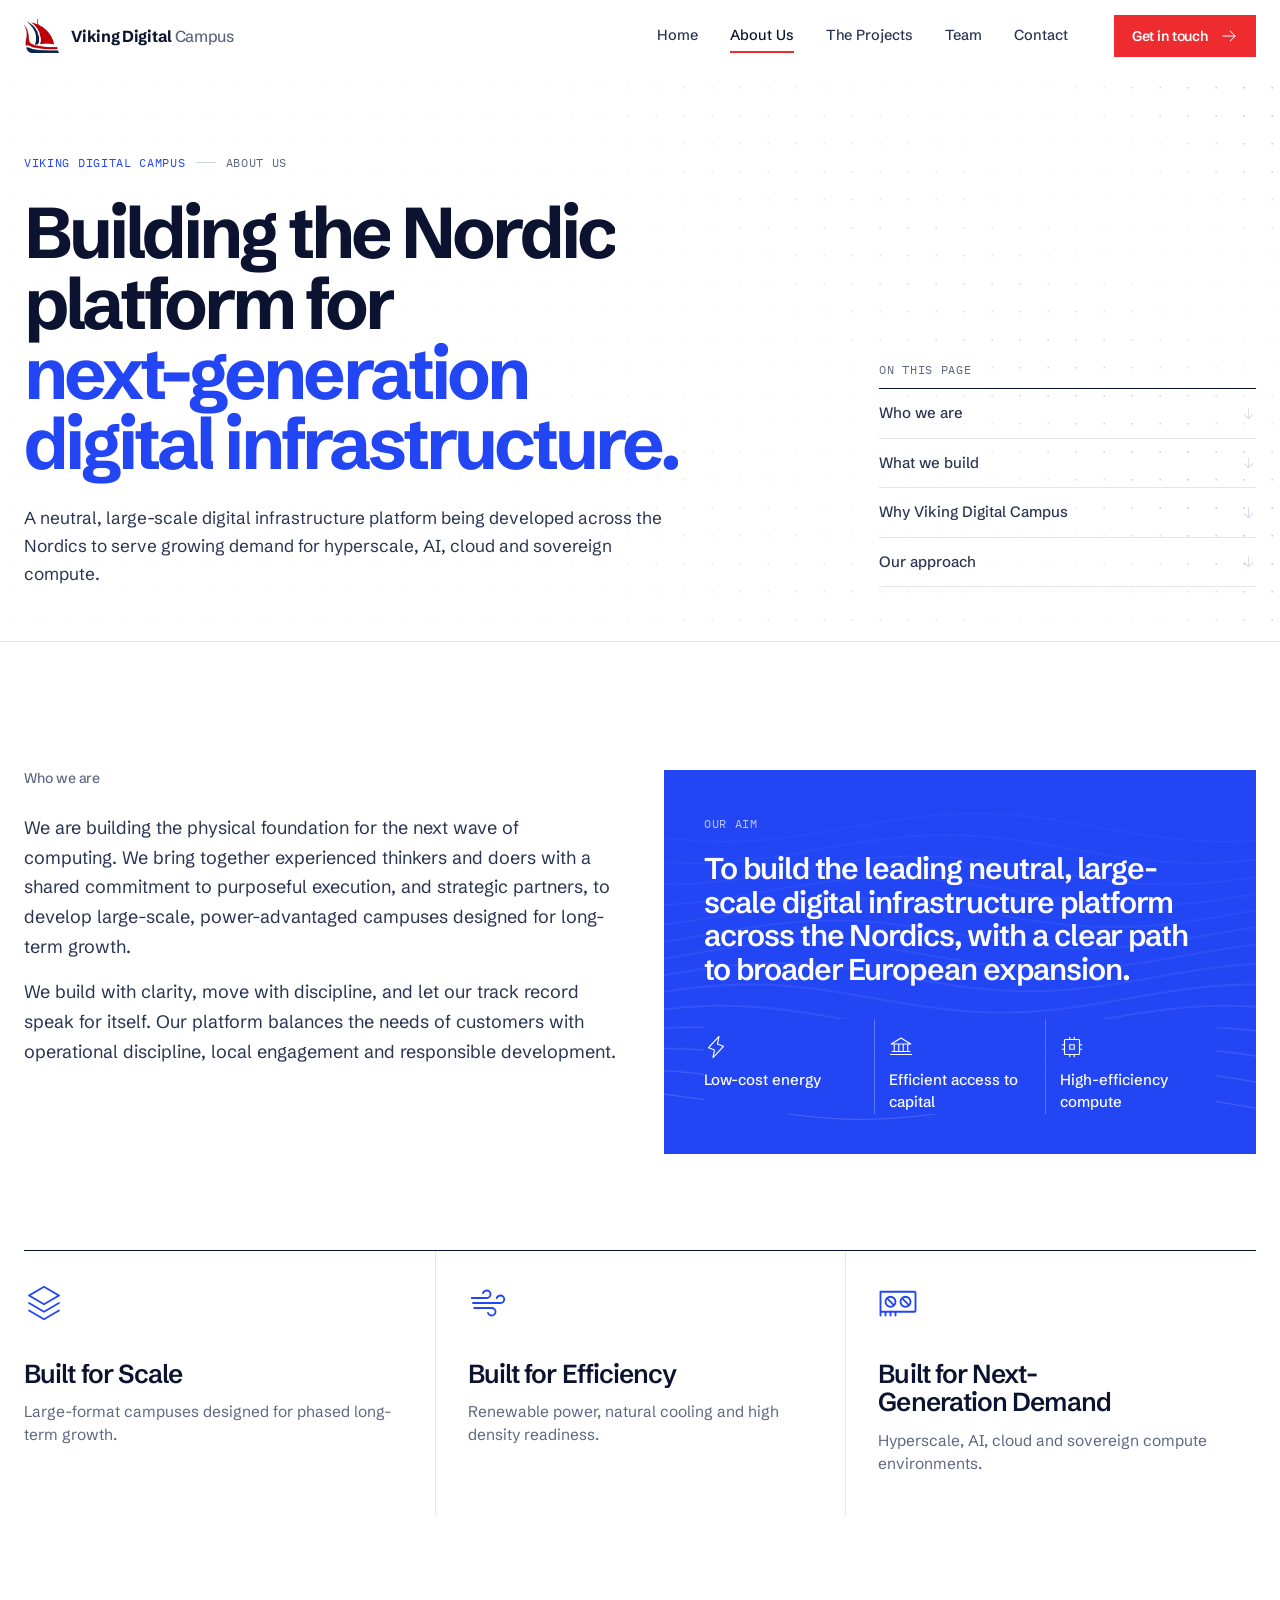
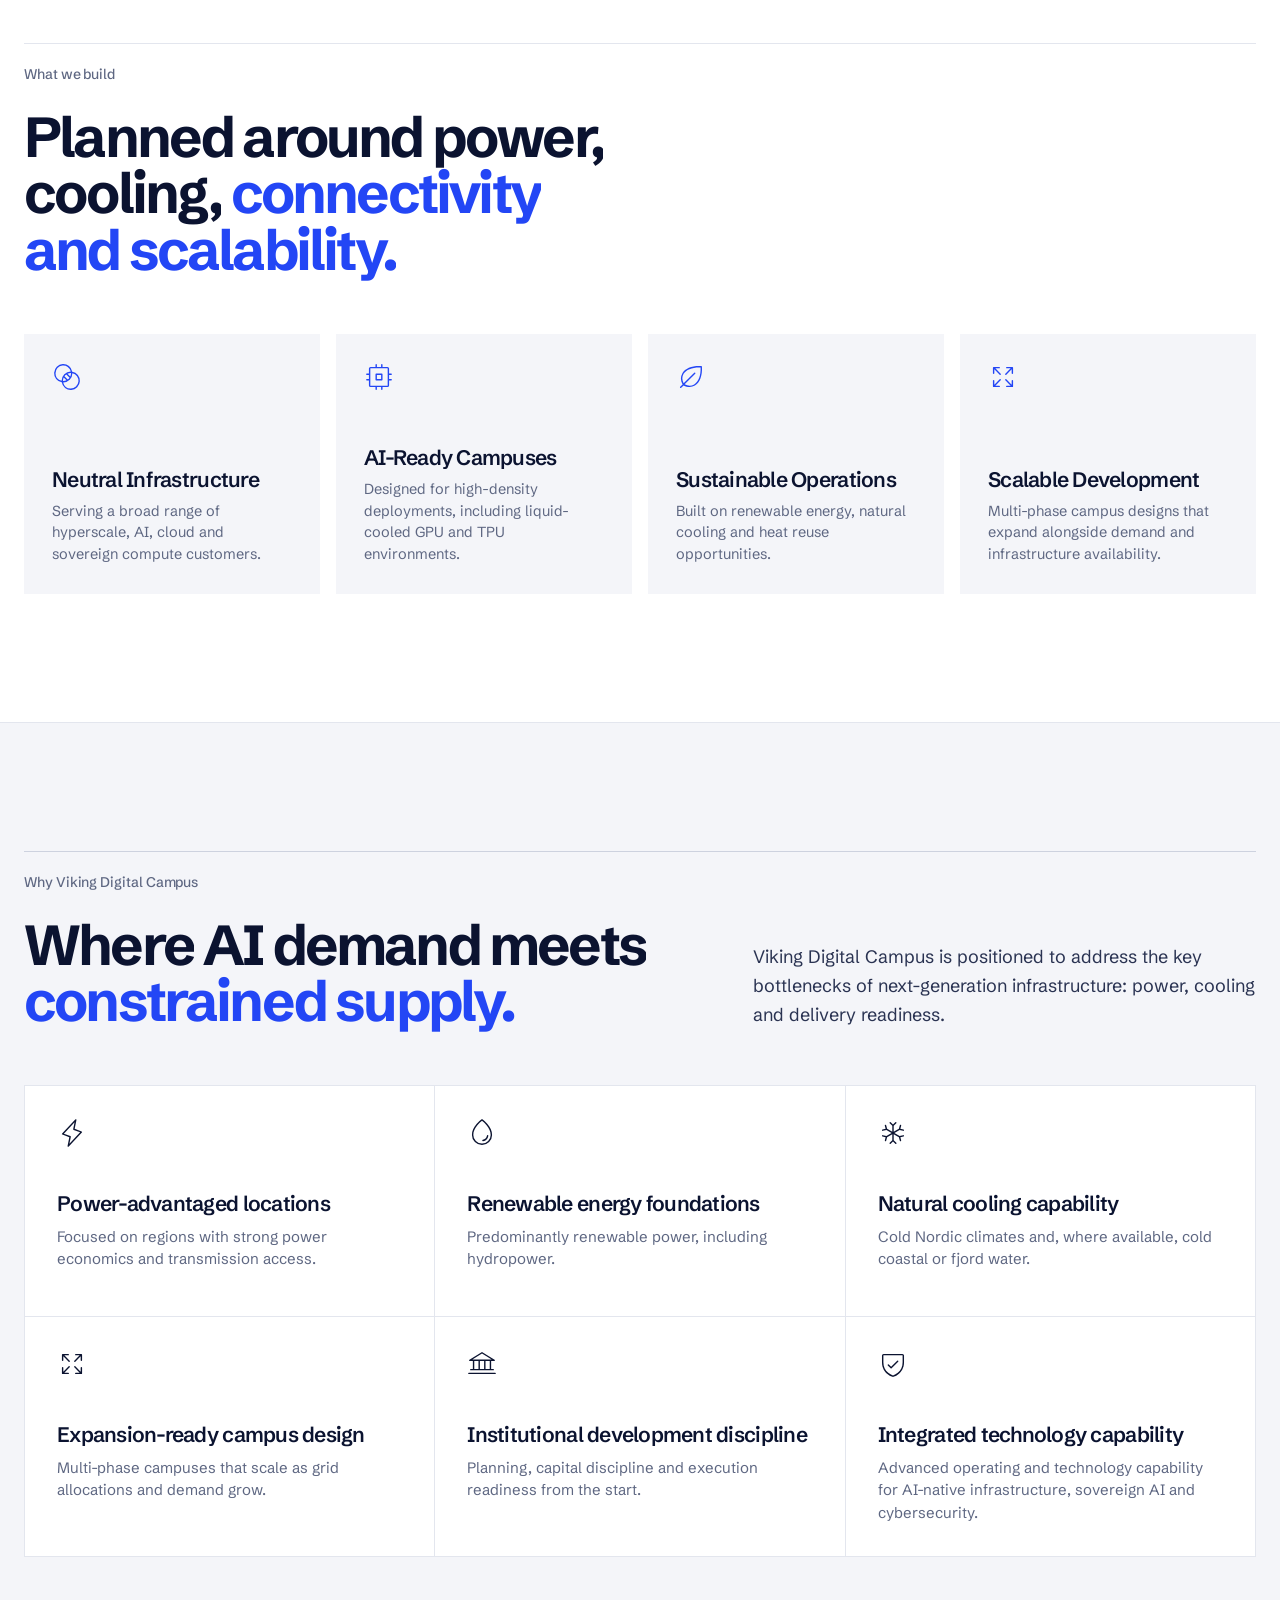
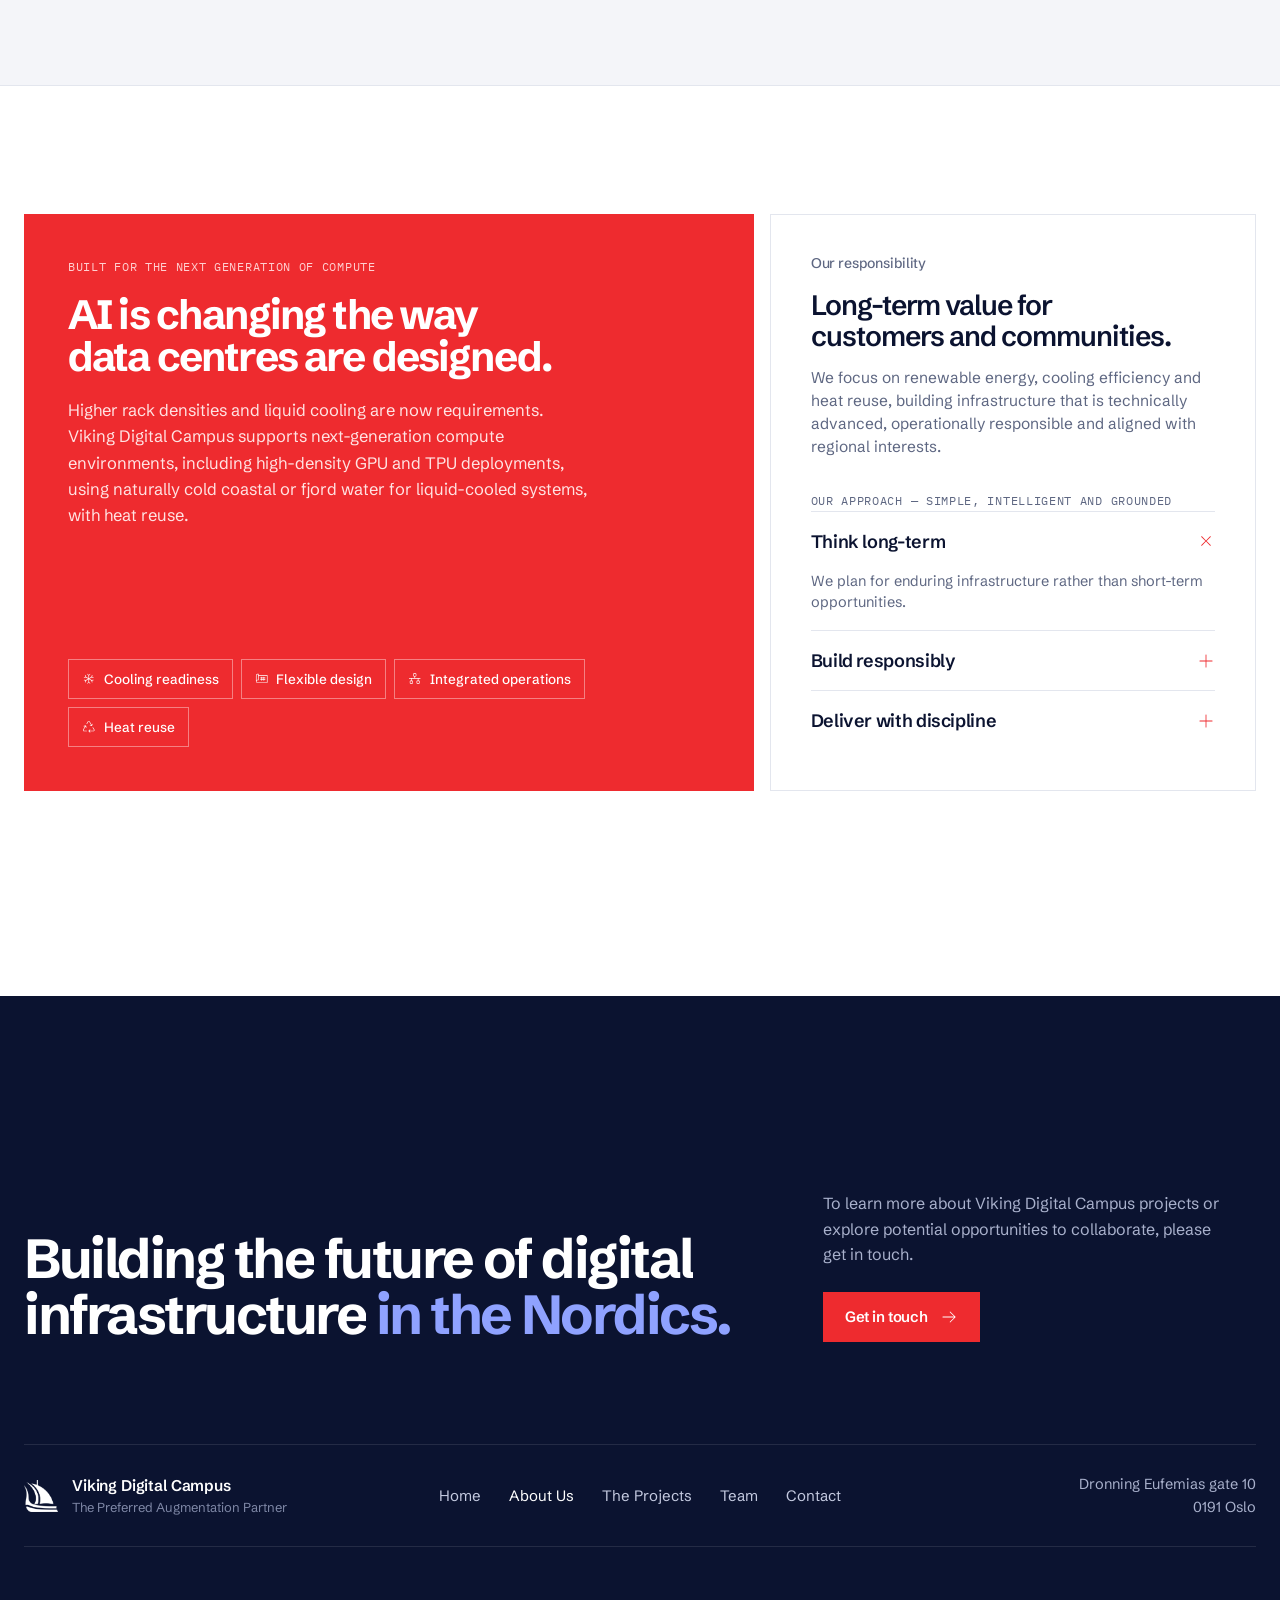
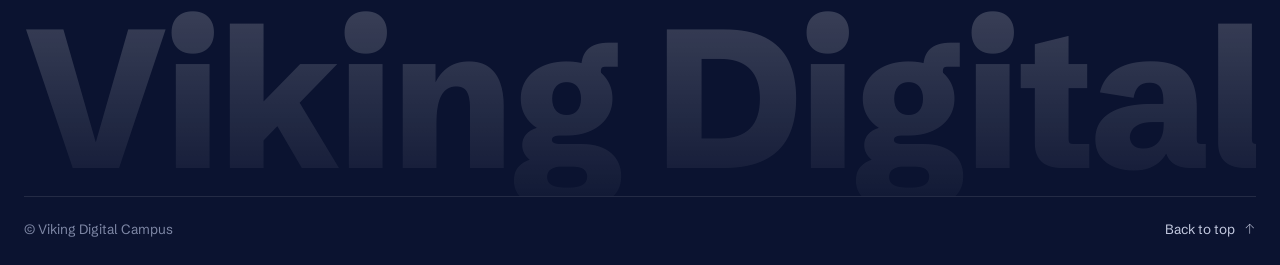
==== about.html @ 72003ebd "Publish Viking Digital Campus site Co-Authored-By: Claude Opus 5.5 (1M context) <noreply@anthropic.c" ====
<!doctype html>
<html lang="en">
<head>
<meta charset="utf-8">
<meta name="viewport" content="width=device-width, initial-scale=1, viewport-fit=cover">
<title>About Us · Viking Digital Campus</title>
<meta name="claude:viewport-fit-sides" content="cover">
<meta name="description" content="Viking Digital Campus — the platform designed for the next-generation hyperscale, AI & cloud compute developments.">
<link rel="preconnect" href="https://fonts.googleapis.com"><link rel="preconnect" href="https://fonts.gstatic.com" crossorigin>
<link rel="stylesheet" href="https://fonts.googleapis.com/css2?family=Schibsted+Grotesk:wght@400;500;600;700;800&family=IBM+Plex+Mono:wght@400;500&display=swap">
<link rel="stylesheet" href="site.css">
<style>:root{padding-top:env(safe-area-inset-top,0px);padding-bottom:env(safe-area-inset-bottom,0px)}[hidden]{display:none!important}</style>
</head>
<body>
<svg width="0" height="0" style="position:absolute" aria-hidden="true"><symbol id="i-arrow-down" viewBox="0 0 256 256"><path d="M204.24,148.24l-72,72a6,6,0,0,1-8.48,0l-72-72a6,6,0,0,1,8.48-8.48L122,201.51V40a6,6,0,0,1,12,0V201.51l61.76-61.75a6,6,0,0,1,8.48,8.48Z"/></symbol><symbol id="i-arrow-right" viewBox="0 0 256 256"><path d="M220.24,132.24l-72,72a6,6,0,0,1-8.48-8.48L201.51,134H40a6,6,0,0,1,0-12H201.51L139.76,60.24a6,6,0,0,1,8.48-8.48l72,72A6,6,0,0,1,220.24,132.24Z"/></symbol><symbol id="i-arrow-up" viewBox="0 0 256 256"><path d="M204.24,116.24a6,6,0,0,1-8.48,0L134,54.49V216a6,6,0,0,1-12,0V54.49L60.24,116.24a6,6,0,0,1-8.48-8.48l72-72a6,6,0,0,1,8.48,0l72,72A6,6,0,0,1,204.24,116.24Z"/></symbol><symbol id="i-arrow-up-right" viewBox="0 0 256 256"><path d="M198,64V168a6,6,0,0,1-12,0V78.48L68.24,196.24a6,6,0,0,1-8.48-8.48L177.52,70H88a6,6,0,0,1,0-12H192A6,6,0,0,1,198,64Z"/></symbol><symbol id="i-arrows-out" viewBox="0 0 256 256"><path d="M214,48V96a6,6,0,0,1-12,0V62.48l-45.76,45.76a6,6,0,0,1-8.48-8.48L193.52,54H160a6,6,0,0,1,0-12h48A6,6,0,0,1,214,48ZM99.76,147.76,54,193.52V160a6,6,0,0,0-12,0v48a6,6,0,0,0,6,6H96a6,6,0,0,0,0-12H62.48l45.76-45.76a6,6,0,0,0-8.48-8.48ZM208,154a6,6,0,0,0-6,6v33.52l-45.76-45.76a6,6,0,0,0-8.48,8.48L193.52,202H160a6,6,0,0,0,0,12h48a6,6,0,0,0,6-6V160A6,6,0,0,0,208,154ZM62.48,54H96a6,6,0,0,0,0-12H48a6,6,0,0,0-6,6V96a6,6,0,0,0,12,0V62.48l45.76,45.76a6,6,0,0,0,8.48-8.48Z"/></symbol><symbol id="i-bank" viewBox="0 0 256 256"><path d="M24,102H50v68H32a6,6,0,0,0,0,12H224a6,6,0,0,0,0-12H206V102h26a6,6,0,0,0,3.14-11.11l-104-64a6,6,0,0,0-6.28,0l-104,64A6,6,0,0,0,24,102Zm38,0H98v68H62Zm84,0v68H110V102Zm48,68H158V102h36ZM128,39l82.8,51H45.2ZM246,208a6,6,0,0,1-6,6H16a6,6,0,0,1,0-12H240A6,6,0,0,1,246,208Z"/></symbol><symbol id="i-blueprint" viewBox="0 0 256 256"><path d="M232,58H70V40a6,6,0,0,0-6-6H48A30,30,0,0,0,18,64V176a30,30,0,0,0,30,30H232a6,6,0,0,0,6-6V64A6,6,0,0,0,232,58ZM30,64A18,18,0,0,1,48,46H58V146H48a29.87,29.87,0,0,0-18,6ZM226,194H48a18,18,0,0,1,0-36H64a6,6,0,0,0,6-6V70H226ZM104,138a6,6,0,0,0,0,12h18v10a6,6,0,0,0,12,0V150h28v10a6,6,0,0,0,12,0V150h18a6,6,0,0,0,0-12H174V118h18a6,6,0,0,0,0-12H174V96a6,6,0,0,0-12,0v10H134V96a6,6,0,0,0-12,0v10H104a6,6,0,0,0,0,12h18v20Zm30-20h28v20H134Z"/></symbol><symbol id="i-check" viewBox="0 0 256 256"><path d="M228.24,76.24l-128,128a6,6,0,0,1-8.48,0l-56-56a6,6,0,0,1,8.48-8.48L96,191.51,219.76,67.76a6,6,0,0,1,8.48,8.48Z"/></symbol><symbol id="i-cpu" viewBox="0 0 256 256"><path d="M152,98H104a6,6,0,0,0-6,6v48a6,6,0,0,0,6,6h48a6,6,0,0,0,6-6V104A6,6,0,0,0,152,98Zm-6,48H110V110h36Zm86,0H214V110h18a6,6,0,0,0,0-12H214V56a14,14,0,0,0-14-14H158V24a6,6,0,0,0-12,0V42H110V24a6,6,0,0,0-12,0V42H56A14,14,0,0,0,42,56V98H24a6,6,0,0,0,0,12H42v36H24a6,6,0,0,0,0,12H42v42a14,14,0,0,0,14,14H98v18a6,6,0,0,0,12,0V214h36v18a6,6,0,0,0,12,0V214h42a14,14,0,0,0,14-14V158h18a6,6,0,0,0,0-12Zm-30,54a2,2,0,0,1-2,2H56a2,2,0,0,1-2-2V56a2,2,0,0,1,2-2H200a2,2,0,0,1,2,2Z"/></symbol><symbol id="i-drop" viewBox="0 0 256 256"><path d="M172.53,49.06a252.86,252.86,0,0,0-41.09-38,6,6,0,0,0-6.88,0,252.86,252.86,0,0,0-41.09,38C56.34,80.26,42,113.09,42,144a86,86,0,0,0,172,0C214,113.09,199.66,80.26,172.53,49.06ZM128,218a74.09,74.09,0,0,1-74-74c0-59.62,59-108.93,74-120.51C143,35.07,202,84.38,202,144A74.09,74.09,0,0,1,128,218Zm53.92-65A55.58,55.58,0,0,1,137,197.92a7,7,0,0,1-1,.08,6,6,0,0,1-1-11.92c17.38-2.92,32.13-17.68,35.08-35.08a6,6,0,1,1,11.84,2Z"/></symbol><symbol id="i-graphics-card" viewBox="0 0 256 256"><path d="M232,50H16a6,6,0,0,0-6,6V208a6,6,0,0,0,12,0V190H42v18a6,6,0,0,0,12,0V190H74v18a6,6,0,0,0,12,0V190h20v18a6,6,0,0,0,12,0V190H232a14,14,0,0,0,14-14V64A14,14,0,0,0,232,50Zm2,126a2,2,0,0,1-2,2H22V62H232a2,2,0,0,1,2,2ZM176,82a38,38,0,1,0,38,38A38,38,0,0,0,176,82Zm26,38a25.81,25.81,0,0,1-3.88,13.64L162.36,97.88A26,26,0,0,1,202,120Zm-52,0a25.81,25.81,0,0,1,3.88-13.64l35.76,35.76A26,26,0,0,1,150,120ZM80,82a38,38,0,1,0,38,38A38,38,0,0,0,80,82Zm26,38a25.81,25.81,0,0,1-3.88,13.64L66.36,97.88A26,26,0,0,1,106,120Zm-52,0a25.81,25.81,0,0,1,3.88-13.64l35.76,35.76A26,26,0,0,1,54,120Z"/></symbol><symbol id="i-intersect" viewBox="0 0 256 256"><path d="M172.91,83.09a78,78,0,1,0-89.82,89.82,78,78,0,1,0,89.82-89.82ZM30,96A66,66,0,0,1,160.49,82H160a78.09,78.09,0,0,0-78,78c0,.17,0,.33,0,.49A66.1,66.1,0,0,1,30,96Zm64,64a65.62,65.62,0,0,1,6-27.49L123.49,156A65.62,65.62,0,0,1,96,162c-.65,0-1.3,0-2-.05C94,161.3,94,160.65,94,160Zm40.23-10.25-28-28a66.47,66.47,0,0,1,15.52-15.52l28,28A66.47,66.47,0,0,1,134.23,149.75ZM162,96a65.62,65.62,0,0,1-6,27.49L132.51,100A65.62,65.62,0,0,1,160,94c.65,0,1.3,0,1.95,0C162,94.7,162,95.35,162,96Zm-2,130a66.1,66.1,0,0,1-64.49-52H96a78.09,78.09,0,0,0,78-78c0-.17,0-.33,0-.49A66,66,0,0,1,160,226Z"/></symbol><symbol id="i-leaf" viewBox="0 0 256 256"><path d="M221.45,40.19a6,6,0,0,0-5.64-5.64C140.43,30.11,80.14,52.71,54.53,95c-17.44,28.79-16.76,62.8,1.79,96.2L35.76,211.76a6,6,0,1,0,8.48,8.48L64.8,199.68c17.27,9.59,34.7,14.41,51.49,14.41A85.38,85.38,0,0,0,161,201.47C203.29,175.86,225.88,115.57,221.45,40.19Zm-66.66,151c-24.08,14.58-52.64,14.37-81.13-.39l90.59-90.59a6,6,0,0,0-8.48-8.48L65.18,182.34c-14.76-28.49-15-57-.39-81.13,22.68-37.43,76.63-57.8,145-54.95C212.59,114.58,192.22,168.54,154.79,191.21Z"/></symbol><symbol id="i-lightning" viewBox="0 0 256 256"><path d="M213.84,118.63a6,6,0,0,0-3.73-4.25L150.88,92.17l15-75a6,6,0,0,0-10.27-5.27l-112,120a6,6,0,0,0,2.28,9.71l59.23,22.21-15,75a6,6,0,0,0,3.14,6.52A6.07,6.07,0,0,0,96,246a6,6,0,0,0,4.39-1.91l112-120A6,6,0,0,0,213.84,118.63ZM106,220.46l11.85-59.28a6,6,0,0,0-3.77-6.8l-55.6-20.85,91.46-98L138.12,94.82a6,6,0,0,0,3.77,6.8l55.6,20.85Z"/></symbol><symbol id="i-list" viewBox="0 0 256 256"><path d="M222,128a6,6,0,0,1-6,6H40a6,6,0,0,1,0-12H216A6,6,0,0,1,222,128ZM40,70H216a6,6,0,0,0,0-12H40a6,6,0,0,0,0,12ZM216,186H40a6,6,0,0,0,0,12H216a6,6,0,0,0,0-12Z"/></symbol><symbol id="i-network" viewBox="0 0 256 256"><path d="M232,114H134V86h10a14,14,0,0,0,14-14V40a14,14,0,0,0-14-14H112A14,14,0,0,0,98,40V72a14,14,0,0,0,14,14h10v28H24a6,6,0,0,0,0,12H58v36H48a14,14,0,0,0-14,14v32a14,14,0,0,0,14,14H80a14,14,0,0,0,14-14V176a14,14,0,0,0-14-14H70V126H186v36H176a14,14,0,0,0-14,14v32a14,14,0,0,0,14,14h32a14,14,0,0,0,14-14V176a14,14,0,0,0-14-14H198V126h34a6,6,0,0,0,0-12ZM110,72V40a2,2,0,0,1,2-2h32a2,2,0,0,1,2,2V72a2,2,0,0,1-2,2H112A2,2,0,0,1,110,72ZM82,176v32a2,2,0,0,1-2,2H48a2,2,0,0,1-2-2V176a2,2,0,0,1,2-2H80A2,2,0,0,1,82,176Zm128,0v32a2,2,0,0,1-2,2H176a2,2,0,0,1-2-2V176a2,2,0,0,1,2-2h32A2,2,0,0,1,210,176Z"/></symbol><symbol id="i-plus" viewBox="0 0 256 256"><path d="M222,128a6,6,0,0,1-6,6H134v82a6,6,0,0,1-12,0V134H40a6,6,0,0,1,0-12h82V40a6,6,0,0,1,12,0v82h82A6,6,0,0,1,222,128Z"/></symbol><symbol id="i-recycle" viewBox="0 0 256 256"><path d="M94,208a6,6,0,0,1-6,6H40a22,22,0,0,1-19-33l36.71-63.44-18.76,5a6,6,0,0,1-3.1-11.6l32.77-8.77A6,6,0,0,1,76,106.45l8.8,32.76a6,6,0,0,1-4.24,7.35,6.09,6.09,0,0,1-1.56.21,6,6,0,0,1-5.79-4.45l-5-18.8L31.38,187A10,10,0,0,0,40,202H88A6,6,0,0,1,94,208Zm141-27-23.14-40a6,6,0,0,0-10.38,6l23.14,40A10,10,0,0,1,216,202H142.48l13.76-13.76a6,6,0,0,0-8.48-8.48l-24,24a6,6,0,0,0,0,8.48l24,24a6,6,0,0,0,8.48-8.48L142.48,214H216a22,22,0,0,0,19-33ZM136.65,35l36.72,63.44-18.76-5A6,6,0,0,0,151.5,105l32.78,8.79a6,6,0,0,0,7.34-4.25l8.79-32.78a6,6,0,1,0-11.58-3.11l-5.05,18.82L147,29A22,22,0,0,0,109,29L85.8,69a6,6,0,0,0,10.39,6l23.16-40a10,10,0,0,1,17.3,0Z"/></symbol><symbol id="i-shield-check" viewBox="0 0 256 256"><path d="M208,42H48A14,14,0,0,0,34,56v56c0,51.94,25.12,83.4,46.2,100.64,22.73,18.6,45.27,24.89,46.22,25.15a6,6,0,0,0,3.16,0c.95-.26,23.49-6.55,46.22-25.15C196.88,195.4,222,163.94,222,112V56A14,14,0,0,0,208,42Zm2,70c0,37.76-13.94,68.39-41.44,91.06A131.17,131.17,0,0,1,128,225.72a130.94,130.94,0,0,1-40.56-22.66C59.94,180.39,46,149.76,46,112V56a2,2,0,0,1,2-2H208a2,2,0,0,1,2,2ZM172.24,99.76a6,6,0,0,1,0,8.48l-56,56a6,6,0,0,1-8.48,0l-24-24a6,6,0,0,1,8.48-8.48L112,151.51l51.76-51.75A6,6,0,0,1,172.24,99.76Z"/></symbol><symbol id="i-snowflake" viewBox="0 0 256 256"><path d="M221.83,150.57a6,6,0,0,1-4.4,7.26l-26.62,6.54,7,26.08a6,6,0,0,1-4.24,7.35,6.4,6.4,0,0,1-1.55.2,6,6,0,0,1-5.8-4.45L178.27,164,134,138.39v51.13l22.24,22.24a6,6,0,1,1-8.48,8.48L128,200.49l-19.76,19.75a6,6,0,0,1-8.48-8.48L122,189.52V138.39L77.73,164l-7.93,29.6A6,6,0,0,1,64,198a6.4,6.4,0,0,1-1.55-.2,6,6,0,0,1-4.24-7.35l7-26.08-26.62-6.54a6,6,0,0,1,2.86-11.66l30.23,7.43L116,128,71.66,102.4l-30.23,7.43A5.88,5.88,0,0,1,40,110a6,6,0,0,1-1.43-11.83l26.62-6.54-7-26.08a6,6,0,1,1,11.59-3.1l7.93,29.6L122,117.61V66.48L99.76,44.24a6,6,0,0,1,8.48-8.48L128,55.51l19.76-19.75a6,6,0,0,1,8.48,8.48L134,66.48v51.13l44.27-25.56,7.93-29.6a6,6,0,1,1,11.59,3.1l-7,26.08,26.62,6.54A6,6,0,0,1,216,110a5.88,5.88,0,0,1-1.43-.17l-30.23-7.43L140,128l44.34,25.6,30.23-7.43A6,6,0,0,1,221.83,150.57Z"/></symbol><symbol id="i-stack" viewBox="0 0 256 256"><path d="M229.18,173a6,6,0,0,1-2.16,8.2l-96,56a6,6,0,0,1-6,0l-96-56a6,6,0,0,1,6-10.36l93,54.23,93-54.23A6,6,0,0,1,229.18,173ZM221,122.82l-93,54.23L35,122.82a6,6,0,0,0-6,10.36l96,56a6,6,0,0,0,6,0l96-56a6,6,0,0,0-6-10.36ZM26,80a6,6,0,0,1,3-5.18l96-56a6,6,0,0,1,6,0l96,56a6,6,0,0,1,0,10.36l-96,56a6,6,0,0,1-6,0l-96-56A6,6,0,0,1,26,80Zm17.91,0L128,129.05,212.09,80,128,31Z"/></symbol><symbol id="i-wind" viewBox="0 0 256 256"><path d="M182,184a30,30,0,0,1-30,30c-12.9,0-25.36-8.38-29.63-19.92a6,6,0,0,1,11.26-4.16C136.13,196.69,144.2,202,152,202a18,18,0,0,0,0-36H40a6,6,0,0,1,0-12H152A30,30,0,0,1,182,184ZM150,72a30,30,0,0,0-30-30c-12.9,0-25.36,8.38-29.63,19.92a6,6,0,1,0,11.26,4.16C104.13,59.31,112.2,54,120,54a18,18,0,0,1,0,36H24a6,6,0,0,0,0,12h96A30,30,0,0,0,150,72Zm58,2c-12.9,0-25.36,8.38-29.63,19.92a6,6,0,1,0,11.26,4.16C192.13,91.31,200.2,86,208,86a18,18,0,0,1,0,36H32a6,6,0,0,0,0,12H208a30,30,0,0,0,0-60Z"/></symbol><symbol id="i-x" viewBox="0 0 256 256"><path d="M204.24,195.76a6,6,0,1,1-8.48,8.48L128,136.49,60.24,204.24a6,6,0,0,1-8.48-8.48L119.51,128,51.76,60.24a6,6,0,0,1,8.48-8.48L128,119.51l67.76-67.75a6,6,0,0,1,8.48,8.48L136.49,128Z"/></symbol></svg>
<div class="veil" id="veil" aria-hidden="true"><i></i><i></i><i></i><i></i><i></i></div>
<header class="nav" id="nav">
  <div class="wrap">
    <a class="brand" href="index.html" aria-label="Viking Digital Campus — Home"><img src="assets/logo-full.png" alt="" width="36" height="35"><span>Viking Digital <em>Campus</em></span></a>
    <nav class="menu" id="menu" aria-label="Main"><a href="index.html">Home</a><a href="about.html" class="on">About Us</a><a href="projects.html">The Projects</a><a href="team.html">Team</a><a href="contact.html">Contact</a></nav>
    <a class="btn btn-red" href="contact.html">Get in touch <svg class="ic"><use href="#i-arrow-right"/></svg></a>
    <button class="burger" id="burger" aria-label="Open menu"><svg class="ic"><use href="#i-list"/></svg></button>
  </div>
  <i class="prog-top"></i>
</header>
<main>
<section class="phead"><canvas id="phfx"></canvas><div class="wrap"><div><div class="crumb mono fade-in"><a href="index.html">Viking Digital Campus</a><i></i><span>About Us</span></div><h1 data-split>Building the Nordic platform for <em>next-generation digital infrastructure.</em></h1><p class="lead fade-in" style="animation-delay:.35s">A neutral, large-scale digital infrastructure platform being developed across the Nordics to serve growing demand for hyperscale, AI, cloud and sovereign compute.</p></div><div><span class="mono" style="color:var(--mute);display:block;padding-bottom:10px">On this page</span><ul class="toc"><li><a href="#who">Who we are<svg class="ic"><use href="#i-arrow-down"/></svg></a></li><li><a href="#build">What we build<svg class="ic"><use href="#i-arrow-down"/></svg></a></li><li><a href="#why">Why Viking Digital Campus<svg class="ic"><use href="#i-arrow-down"/></svg></a></li><li><a href="#approach">Our approach<svg class="ic"><use href="#i-arrow-down"/></svg></a></li></ul></div></div></section>
<section class="sec" id="who">
  <div class="wrap">
    <div class="about-intro rv" style="margin-bottom:0">
      <div><span class="tag mono">Who we are</span><p>We are building the physical foundation for the next wave of computing. We bring together experienced thinkers and doers with a shared commitment to purposeful execution, and strategic partners, to develop large-scale, power-advantaged campuses designed for long-term growth.</p>
        <p>We build with clarity, move with discipline, and let our track record speak for itself. Our platform balances the needs of customers with operational discipline, local engagement and responsible development.</p></div>
      <div class="aim"><canvas class="aimfx"></canvas><span class="mono">Our aim</span><h3>To build the leading neutral, large-scale digital infrastructure platform across the Nordics, with a clear path to broader European expansion.</h3>
        <div class="tri"><div><svg class="ic"><use href="#i-lightning"/></svg>Low-cost energy</div><div><svg class="ic"><use href="#i-bank"/></svg>Efficient access to capital</div><div><svg class="ic"><use href="#i-cpu"/></svg>High-efficiency compute</div></div></div>
    </div>
    <div class="pillars rv" style="margin-top:96px">
      <div class="pillar"><svg class="ic"><use href="#i-stack"/></svg><h3>Built for Scale</h3><p>Large-format campuses designed for phased long-term growth.</p></div>
      <div class="pillar"><svg class="ic"><use href="#i-wind"/></svg><h3>Built for Efficiency</h3><p>Renewable power, natural cooling and high density readiness.</p></div>
      <div class="pillar"><svg class="ic"><use href="#i-graphics-card"/></svg><h3>Built for Next-Generation Demand</h3><p>Hyperscale, AI, cloud and sovereign compute environments.</p></div>
    </div>
  </div>
</section>
<section class="sec" id="build" style="padding-top:0">
  <div class="wrap">
    <div class="sec-head"><div><span class="tag mono rv">What we build</span><h2 data-split>Planned around power, cooling, <em>connectivity and scalability.</em></h2></div><span></span></div>
    <div class="build rv" style="margin-top:0">
      <div class="bcard"><svg class="ic"><use href="#i-intersect"/></svg><h4>Neutral Infrastructure</h4><p>Serving a broad range of hyperscale, AI, cloud and sovereign compute customers.</p></div>
      <div class="bcard"><svg class="ic"><use href="#i-cpu"/></svg><h4>AI-Ready Campuses</h4><p>Designed for high-density deployments, including liquid-cooled GPU and TPU environments.</p></div>
      <div class="bcard"><svg class="ic"><use href="#i-leaf"/></svg><h4>Sustainable Operations</h4><p>Built on renewable energy, natural cooling and heat reuse opportunities.</p></div>
      <div class="bcard"><svg class="ic"><use href="#i-arrows-out"/></svg><h4>Scalable Development</h4><p>Multi-phase campus designs that expand alongside demand and infrastructure availability.</p></div>
    </div>
  </div>
</section>
<section class="sec why-band" id="why">
  <div class="wrap">
    <div class="sec-head"><div><span class="tag mono rv">Why Viking Digital Campus</span><h2 data-split>Where AI demand meets <em>constrained supply.</em></h2></div>
      <p class="rv">Viking Digital Campus is positioned to address the key bottlenecks of next-generation infrastructure: power, cooling and delivery readiness.</p></div>
    <div class="why rv">
      <div class="spot"><svg class="ic"><use href="#i-lightning"/></svg><h4>Power-advantaged locations</h4><p>Focused on regions with strong power economics and transmission access.</p></div>
      <div class="spot"><svg class="ic"><use href="#i-drop"/></svg><h4>Renewable energy foundations</h4><p>Predominantly renewable power, including hydropower.</p></div>
      <div class="spot"><svg class="ic"><use href="#i-snowflake"/></svg><h4>Natural cooling capability</h4><p>Cold Nordic climates and, where available, cold coastal or fjord water.</p></div>
      <div class="spot"><svg class="ic"><use href="#i-arrows-out"/></svg><h4>Expansion-ready campus design</h4><p>Multi-phase campuses that scale as grid allocations and demand grow.</p></div>
      <div class="spot"><svg class="ic"><use href="#i-bank"/></svg><h4>Institutional development discipline</h4><p>Planning, capital discipline and execution readiness from the start.</p></div>
      <div class="spot"><svg class="ic"><use href="#i-shield-check"/></svg><h4>Integrated technology capability</h4><p>Advanced operating and technology capability for AI-native infrastructure, sovereign AI and cybersecurity.</p></div>
    </div>
  </div>
</section>
<section class="sec" id="approach">
  <div class="wrap">
<div class="duo rv">
  <div class="compute"><canvas id="flow"></canvas><span class="mono">Built for the next generation of compute</span><h3>AI is changing the way data centres are designed.</h3>
    <p>Higher rack densities and liquid cooling are now requirements. Viking Digital Campus supports next-generation compute environments, including high-density GPU and TPU deployments, using naturally cold coastal or fjord water for liquid-cooled systems, with heat reuse.</p>
    <div class="chips"><span><svg class="ic"><use href="#i-snowflake"/></svg>Cooling readiness</span><span><svg class="ic"><use href="#i-blueprint"/></svg>Flexible design</span><span><svg class="ic"><use href="#i-network"/></svg>Integrated operations</span><span><svg class="ic"><use href="#i-recycle"/></svg>Heat reuse</span></div></div>
  <div class="resp"><span class="tag mono">Our responsibility</span><h3>Long-term value for customers and communities.</h3>
    <p>We focus on renewable energy, cooling efficiency and heat reuse, building infrastructure that is technically advanced, operationally responsible and aligned with regional interests.</p>
    <div class="vals"><span class="mono" style="color:var(--mute)">Our approach — simple, intelligent and grounded</span>
      <details open><summary>Think long-term <svg class="ic"><use href="#i-plus"/></svg></summary><p>We plan for enduring infrastructure rather than short-term opportunities.</p></details>
      <details><summary>Build responsibly <svg class="ic"><use href="#i-plus"/></svg></summary><p>We work with local stakeholders and municipalities to fit each project to its environment.</p></details>
      <details><summary>Deliver with discipline <svg class="ic"><use href="#i-plus"/></svg></summary><p>We focus on clarity, execution and practical solutions.</p></details></div></div>
</div>

  </div>
</section>


</main>
<footer class="ft3" id="footer">
  <div class="wrap">
    <div class="ft3-cta">
      <h2 data-split>Building the future of digital infrastructure <em>in the Nordics.</em></h2>
      <div class="ft3-cta-r"><p>To learn more about Viking Digital Campus projects or explore potential opportunities to collaborate, please get in touch.</p><a class="btn btn-red" href="contact.html">Get in touch <svg class="ic"><use href="#i-arrow-right"/></svg></a></div>
    </div>
    <div class="ft3-row">
      <a class="ft3-brand" href="index.html"><img src="assets/logo-white.png" alt="" width="34" height="33"><span><b>Viking Digital Campus</b><small>The Preferred Augmentation Partner</small></span></a>
      <nav class="ft3-nav" aria-label="Footer"><a href="index.html">Home</a><a href="about.html" class="on">About Us</a><a href="projects.html">The Projects</a><a href="team.html">Team</a><a href="contact.html">Contact</a></nav>
      <address class="ft3-addr">Dronning Eufemias gate 10<br>0191 Oslo</address>
    </div>
    <div class="mega" id="mega" aria-hidden="true"></div>
    <div class="ft3-bot"><span>© Viking Digital Campus</span><a class="up" href="#top">Back to top <svg class="ic"><use href="#i-arrow-up"/></svg></a></div>
  </div>
</footer>
<div class="drawer" id="drawer" aria-hidden="true"><div class="scrim" id="scrim"></div><aside class="panel" role="dialog" aria-modal="true" aria-labelledby="d-name" style="position:relative"><button class="close" id="dclose" aria-label="Close"><svg class="ic"><use href="#i-x"/></svg></button><div id="dbody"></div></aside></div>
<script>window.__IMG={'team-tor':'assets/team-tor.webp','team-venkat':'assets/team-venkat.webp','team-lauren':'assets/team-lauren.webp','team-david':'assets/team-david.webp','team-joakim':'assets/team-joakim.webp','team-bjorn':'assets/team-bjorn.webp','team-joe':'assets/team-joe.webp','team-reza':'assets/team-reza.webp','team-knut':'assets/team-knut.webp'};window.__NORDIC="";</script>
<script src="app.js"></script>
</body>
</html>
---- site.css ----
:root{
  --paper:#FFFFFF; --wash:#F4F5F9; --ink:#0B1330; --ink2:#2A3352; --mute:#5E6782; --line:#E3E6EE; --line2:#CDD2DF;
  --blue:#2346F5; --blue-deep:#0D1B6E; --blue-wash:#E9EDFF; --red:#EE2B2F; --red-wash:#FFE8E8;
  --f-display:"Schibsted Grotesk","Helvetica Neue",Arial,sans-serif;
  --f-mono:"IBM Plex Mono",ui-monospace,Menlo,monospace;
  --ease:cubic-bezier(.2,.7,.1,1);
  color-scheme:light;
}
*{box-sizing:border-box}
body{margin:0;background:var(--paper);color:var(--ink);font-family:var(--f-display);font-size:16px;line-height:1.5;-webkit-font-smoothing:antialiased;overflow-x:hidden}
body::before{content:"";position:fixed;inset:0 0 auto;height:env(safe-area-inset-top,0px);z-index:60;background:var(--paper)}
a{color:inherit;text-decoration:none}
img{max-width:100%;display:block}
.ic{width:1em;height:1em;display:inline-block;flex:none;fill:currentColor;vertical-align:-.125em}
.mono{font-family:var(--f-mono);font-size:11.5px;letter-spacing:.06em;text-transform:uppercase}
.wrap{max-width:1320px;margin:0 auto;padding-left:max(24px,env(safe-area-inset-left,0px));padding-right:max(24px,env(safe-area-inset-right,0px))}
h1,h2,h3,h4{margin:0;font-weight:600;text-wrap:balance;letter-spacing:-.035em}
p{margin:0}
:focus-visible{outline:2px solid var(--blue);outline-offset:3px}

/* buttons */
.btn{position:relative;display:inline-flex;align-items:center;gap:12px;height:50px;padding:0 22px;font:600 15px var(--f-display);letter-spacing:-.01em;border:0;cursor:pointer;overflow:hidden;isolation:isolate;transition:color .35s var(--ease)}
.btn .ic{font-size:18px;transition:transform .35s var(--ease)}
.btn:hover .ic{transform:translateX(4px)}
.btn-red{background:var(--red);color:#fff}
.btn-red::after{content:"";position:absolute;inset:0;background:var(--blue-deep);transform:translateY(101%);transition:transform .45s var(--ease);z-index:-1}
.btn-red:hover::after{transform:none}
.btn-line{background:transparent;color:var(--ink);box-shadow:inset 0 0 0 1px var(--line2)}
.btn-line::after{content:"";position:absolute;inset:0;background:var(--ink);transform:translateY(101%);transition:transform .45s var(--ease);z-index:-1}
.btn-line:hover{color:#fff}.btn-line:hover::after{transform:none}

/* nav */
.nav{position:sticky;top:env(safe-area-inset-top,0px);z-index:50;background:rgba(255,255,255,.86);backdrop-filter:blur(14px) saturate(1.5);-webkit-backdrop-filter:blur(14px) saturate(1.5);border-bottom:1px solid transparent;transition:transform .45s var(--ease),border-color .3s}
.nav.scrolled{border-bottom-color:var(--line)}
.nav.hide{transform:translateY(-100%)}
.nav .wrap{display:flex;align-items:center;height:72px;gap:32px}
.brand{display:flex;align-items:center;gap:12px;font-weight:700;font-size:16px;letter-spacing:-.02em}
.brand img,.brand svg{height:34px;width:auto}
.brand em{font-style:normal;font-weight:500;color:var(--mute)}
.menu{display:flex;gap:4px;margin-left:auto}
.menu a{position:relative;padding:10px 14px;font-size:14.5px;font-weight:500;color:var(--ink2)}
.menu a::after{content:"";position:absolute;left:14px;right:14px;bottom:4px;height:2px;background:var(--red);transform:scaleX(0);transform-origin:left;transition:transform .4s var(--ease)}
.menu a:hover::after,.menu a.on::after{transform:none}
.menu a.on{color:var(--ink)}
.nav .btn{height:42px;padding:0 18px;font-size:14px}
.burger{display:none;margin-left:auto;background:none;border:0;font-size:26px;color:var(--ink);cursor:pointer;padding:8px}

/* hero */
.hero{position:relative;overflow:hidden;border-bottom:1px solid var(--line)}
.hero-grid{position:absolute;inset:0;background-image:radial-gradient(var(--line2) 1px,transparent 1px);background-size:24px 24px;-webkit-mask-image:linear-gradient(180deg,transparent 0,#000 30%,#000 80%,transparent);mask-image:linear-gradient(180deg,transparent 0,#000 30%,#000 80%,transparent);opacity:.7}
.hero .wrap{position:relative;padding-top:72px}
.hero-top{display:grid;grid-template-columns:1fr auto;align-items:end;gap:40px}
.kick{display:flex;align-items:center;gap:14px;color:var(--mute)}
.kick b{color:var(--blue);font-weight:500}
.kick i{width:28px;height:1px;background:var(--line2)}
.hero h1{margin-top:28px;font-size:clamp(40px,6.4vw,92px);line-height:.98;letter-spacing:-.055em;font-weight:700;max-width:1180px}
.hero h1 .w{display:inline-block;overflow:hidden;vertical-align:top;padding-bottom:.08em;margin-bottom:-.08em}
.hero h1 .w>span{display:inline-block;transform:translateY(105%);animation:rise .9s var(--ease) forwards}
.hero h1 .blue>span{color:var(--blue)}
@keyframes rise{to{transform:none}}
.hero-sub{display:grid;grid-template-columns:minmax(0,560px) auto;justify-content:space-between;align-items:end;gap:32px;margin-top:36px}
.hero-sub p{font-size:19px;line-height:1.55;color:var(--ink2)}
.hero-sub p b{font-weight:600;color:var(--ink)}
.ctas{display:flex;gap:10px;flex-wrap:wrap}
.fade-in{opacity:0;animation:fin .9s var(--ease) forwards}
@keyframes fin{from{opacity:0;transform:translateY(12px)}to{opacity:1;transform:none}}
.stage{position:relative;height:clamp(360px,44vw,560px);margin-top:28px}
#campus{position:absolute;inset:0;width:100%;height:100%;cursor:crosshair}
.tip{position:absolute;pointer-events:none;background:var(--ink);color:#fff;padding:10px 12px;min-width:200px;opacity:0;transform:translateY(6px);transition:opacity .2s,transform .2s;z-index:3}
.tip.on{opacity:1;transform:none}
.tip .mono{color:#9FB0FF;font-size:10.5px}
.tip div+div{margin-top:4px;font-size:13px}
.legend{position:absolute;left:0;bottom:22px;display:flex;flex-direction:column;gap:8px;color:var(--mute);z-index:2}
.legend span{display:flex;align-items:center;gap:10px}
.legend i{width:14px;height:14px;display:block}
.facts{display:grid;grid-template-columns:repeat(3,1fr);border-top:1px solid var(--line)}
.facts>div{padding:22px 24px 26px 0;display:flex;gap:14px;align-items:flex-start}
.facts>div+div{padding-left:24px;border-left:1px solid var(--line)}
.facts .ic{font-size:26px;color:var(--blue);margin-top:2px}
.facts b{display:block;font-size:17px;font-weight:600;letter-spacing:-.02em}
.facts span{color:var(--mute);font-size:14px}

/* partners */
.partners{border-bottom:1px solid var(--line);display:grid;grid-template-columns:220px 1fr;align-items:center}
.partners .lab{padding:0 24px;padding-left:max(24px,env(safe-area-inset-left,0px));color:var(--mute);border-right:1px solid var(--line);height:100%;display:flex;align-items:center}
.marquee{overflow:hidden;-webkit-mask-image:linear-gradient(90deg,transparent,#000 8%,#000 92%,transparent);mask-image:linear-gradient(90deg,transparent,#000 8%,#000 92%,transparent)}
.track{display:flex;width:max-content;animation:mq 46s linear infinite}
.marquee:hover .track{animation-play-state:paused}
@keyframes mq{to{transform:translateX(-50%)}}
.logo-cell{height:120px;width:220px;display:flex;align-items:center;justify-content:center;border-right:1px solid var(--line);padding:0 28px}
.logo-cell img{max-height:56px;max-width:150px;object-fit:contain;filter:grayscale(1) contrast(1.1);opacity:.55;mix-blend-mode:multiply;transition:filter .4s,opacity .4s,transform .4s var(--ease)}
.logo-cell:hover img{filter:none;opacity:1;transform:scale(1.06)}
.logo-cell .wm{font-size:21px;color:#8A91A8;transition:color .3s;white-space:nowrap}
.logo-cell:hover .wm{color:var(--ink)}

/* sections */
.sec{padding-block:clamp(72px,10vw,128px)}
.sec-head{display:grid;grid-template-columns:minmax(0,1.15fr) minmax(0,.85fr);gap:48px;align-items:end;margin-bottom:56px}
.tag{display:inline-flex;align-items:center;gap:10px;color:var(--blue);margin-bottom:22px}
.tag::before{content:"";width:9px;height:9px;background:var(--red)}
.sec-head h2{font-size:clamp(34px,4.4vw,60px);line-height:1;letter-spacing:-.05em;font-weight:700}
.sec-head h2 em{font-style:normal;color:var(--blue)}
.sec-head p{color:var(--ink2);font-size:18px;line-height:1.6;max-width:540px}
.rv{opacity:1;transform:none;transition:opacity .9s var(--ease),transform .9s var(--ease)}
.js .rv:not(.in){opacity:0;transform:translateY(28px)}

/* about */
.about-intro{display:grid;grid-template-columns:minmax(0,1fr) minmax(0,1fr);gap:48px;margin-bottom:72px}
.about-intro p{font-size:18px;line-height:1.65;color:var(--ink2)}
.about-intro p+p{margin-top:16px}
.aim{background:var(--blue);color:#fff;padding:40px;position:relative;overflow:hidden}
.aim .mono{color:#B9C5FF}
.aim h3{margin-top:18px;font-size:30px;line-height:1.12;font-weight:600;letter-spacing:-.035em}
.aim .tri{display:grid;grid-template-columns:repeat(3,1fr);gap:1px;background:rgba(255,255,255,.25);margin-top:32px}
.aim .tri div{background:var(--blue);padding:16px 14px 0 0;font-size:15px;font-weight:500}
.aim .tri div+div{padding-left:14px}
.aim .tri .ic{display:block;font-size:24px;margin-bottom:10px;color:#fff}
.pillars{display:grid;grid-template-columns:repeat(3,1fr);border-top:1px solid var(--ink)}
.pillar{padding:32px 32px 40px 0;position:relative}
.pillar+.pillar{padding-left:32px;border-left:1px solid var(--line)}
.pillar .ic{font-size:40px;color:var(--blue);transition:transform .6s var(--ease)}
.pillar:hover .ic{transform:translateY(-6px) rotate(-6deg)}
.pillar h3{margin-top:36px;font-size:26px;line-height:1.1}
.pillar p{margin-top:12px;color:var(--mute);font-size:15.5px}

/* build */
.build{display:grid;grid-template-columns:repeat(4,1fr);gap:16px;margin-top:88px}
.bcard{position:relative;padding:28px;background:var(--wash);min-height:260px;display:flex;flex-direction:column;overflow:hidden;transition:background .4s,color .4s}
.bcard .ic{font-size:30px;color:var(--blue);transition:color .4s,transform .5s var(--ease)}
.bcard h4{margin-top:auto;font-size:21px;line-height:1.15}
.bcard p{margin-top:10px;color:var(--mute);font-size:14.5px;transition:color .4s}
.bcard .go{position:absolute;right:22px;top:24px;font-size:20px;color:var(--line2);transition:transform .4s var(--ease),color .4s}
.bcard:hover{background:var(--blue);color:#fff}
.bcard:hover .ic,.bcard:hover .go{color:#fff}
.bcard:hover .go{transform:rotate(45deg)}
.bcard:hover p{color:#D5DCFF}
.subhead{display:flex;justify-content:space-between;align-items:baseline;gap:24px;margin-bottom:18px}
.subhead h3{font-size:22px;letter-spacing:-.025em}
.subhead span{color:var(--mute)}

/* why */
.why-band{background:var(--wash);border-block:1px solid var(--line)}
.why{display:grid;grid-template-columns:repeat(3,1fr);gap:1px;background:var(--line);border:1px solid var(--line)}
.why>div{background:var(--paper);padding:32px;min-height:230px;position:relative;overflow:hidden}
.why .ic{font-size:30px;color:var(--ink)}
.why h4{margin-top:40px;font-size:21px;line-height:1.2}
.why p{margin-top:10px;color:var(--mute);font-size:15px}
.why>div::after{content:"";position:absolute;left:0;bottom:0;height:3px;width:100%;background:var(--red);transform:scaleX(0);transform-origin:left;transition:transform .6s var(--ease)}
.why>div:hover::after{transform:none}
.why>div:hover .ic{color:var(--red)}
.why .ic{transition:color .3s,transform .5s var(--ease)}
.why>div:hover .ic{transform:scale(1.12)}

/* projects */
.proj{display:grid;grid-template-columns:minmax(0,1.05fr) minmax(0,.95fr);gap:16px}
.map{position:relative;background:var(--blue-deep);min-height:560px;overflow:hidden;color:#fff}
#map{position:absolute;inset:0;width:100%;height:100%}
.map .cap{position:absolute;left:24px;right:24px;bottom:20px;display:flex;justify-content:space-between;gap:12px;color:#AEBBF5;flex-wrap:wrap}
.map .ttl{position:absolute;left:24px;top:22px;color:#fff}
.ovw{display:grid;grid-template-columns:1fr 1fr;gap:16px}
.ovw>div{border:1px solid var(--line);padding:26px;display:flex;flex-direction:column;min-height:272px;transition:border-color .3s,transform .5s var(--ease)}
.ovw>div:hover{border-color:var(--blue);transform:translateY(-4px)}
.ovw .ic{font-size:30px;color:var(--blue)}
.ovw h4{margin-top:auto;font-size:20px;line-height:1.15}
.ovw p{margin-top:10px;color:var(--mute);font-size:14.5px}
.portfolio{display:grid;grid-template-columns:minmax(0,1fr) minmax(0,1fr);gap:48px;margin-top:56px;color:var(--ink2);font-size:17px;line-height:1.65}
.crit{display:grid;grid-template-columns:repeat(4,1fr);border-top:1px solid var(--ink);margin-top:88px}
.crit>div{padding:28px 24px 32px 0}
.crit>div+div{padding-left:24px;border-left:1px solid var(--line)}
.crit .row{display:flex;justify-content:space-between;align-items:center}
.crit .ic{font-size:34px;color:var(--blue)}
.crit .mono{color:var(--mute)}
.crit h4{margin-top:30px;font-size:20px}
.crit p{margin-top:8px;color:var(--mute);font-size:14.5px}
.crit>div:last-child .ic{color:var(--red)}

/* phases (scroll driven) */
.phases{background:var(--ink);color:#fff}
.phases .sec-head h2 em{color:#8EA2FF}
.phases .sec-head p{color:#A9B2CF}
.phases .tag{color:#8EA2FF}
.pwrap{display:grid;grid-template-columns:minmax(0,.9fr) minmax(0,1.1fr);gap:56px}
.pnav{position:sticky;top:120px;align-self:start}
.prog{height:2px;background:rgba(255,255,255,.14);position:relative;margin:8px 0 28px}
.prog i{position:absolute;left:0;top:0;bottom:0;width:0;background:linear-gradient(90deg,var(--blue),var(--red));transition:width .5s var(--ease)}
.pnav ol{list-style:none;margin:0;padding:0;display:grid;gap:2px}
.pnav li{display:flex;gap:18px;align-items:center;padding:14px 0;color:#6F7899;font-size:20px;font-weight:600;letter-spacing:-.02em;transition:color .35s}
.pnav li .mono{width:64px;color:inherit}
.pnav li.on{color:#fff}
.pnav li.on .mono{color:var(--red)}
.pstack{display:grid;gap:16px}
.pcard{border:1px solid rgba(255,255,255,.12);padding:34px;min-height:300px;display:flex;flex-direction:column;transition:border-color .4s,background .4s}
.pcard.on{border-color:rgba(142,162,255,.7);background:rgba(35,70,245,.12)}
.pcard .top{display:flex;justify-content:space-between;align-items:center}
.pcard .ic{font-size:40px;color:#8EA2FF}
.pcard.last .ic{color:var(--red)}
.pcard .mono{color:#A9B2CF}
.pcard h4{margin-top:auto;font-size:30px;line-height:1.08;letter-spacing:-.04em}
.pcard p{margin-top:12px;color:#A9B2CF;font-size:16px}
.pfoot{margin-top:56px;color:#A9B2CF;max-width:640px;font-size:17px}

/* compute / responsibility */
.duo{display:grid;grid-template-columns:minmax(0,1.2fr) minmax(0,.8fr);gap:16px}
.compute{background:var(--red);color:#fff;padding:44px;position:relative;overflow:hidden;min-height:460px;display:flex;flex-direction:column}
#flow{position:absolute;right:0;bottom:0;width:70%;height:70%;opacity:.55;pointer-events:none}
.compute .mono{color:#FFD0D1;position:relative}
.compute h3{position:relative;margin-top:18px;font-size:clamp(30px,3.2vw,44px);line-height:1.04;max-width:560px;font-weight:700;letter-spacing:-.045em}
.compute p{position:relative;margin-top:18px;color:#FFE3E3;font-size:16.5px;max-width:520px;line-height:1.6}
.chips{position:relative;margin-top:auto;padding-top:28px;display:flex;flex-wrap:wrap;gap:8px}
.chips span{display:inline-flex;align-items:center;gap:8px;border:1px solid rgba(255,255,255,.4);padding:9px 13px;font-size:13.5px;font-weight:500;transition:background .3s,color .3s}
.chips span:hover{background:#fff;color:var(--red)}
.resp{border:1px solid var(--line);padding:40px;display:flex;flex-direction:column}
.resp h3{margin-top:4px;font-size:28px;line-height:1.1}
.resp p{margin-top:14px;color:var(--mute);font-size:15.5px}
.vals{margin-top:auto;padding-top:28px}
.vals details{border-top:1px solid var(--line)}
.vals summary{list-style:none;display:flex;justify-content:space-between;align-items:center;padding:16px 0;font-size:18px;font-weight:600;letter-spacing:-.02em;cursor:pointer}
.vals summary::-webkit-details-marker{display:none}
.vals summary .ic{transition:transform .35s var(--ease);color:var(--red)}
.vals details[open] summary .ic{transform:rotate(45deg)}
.vals details p{margin:0 0 16px;font-size:14.5px}

/* team */
.team-band{background:var(--wash);border-top:1px solid var(--line)}
.exec{display:grid;grid-template-columns:repeat(4,1fr);gap:16px}
.person{background:var(--paper);position:relative;display:flex;flex-direction:column;cursor:pointer;border:0;padding:0;text-align:left;font:inherit;color:inherit}
.photo{position:relative;aspect-ratio:4/5;max-width:100%;overflow:hidden;background:radial-gradient(120% 80% at 50% 100%,#DCE2F2 0%,#EEF1F8 55%,#F6F7FB 100%)}
.photo img{position:absolute;inset:0;width:100%;height:100%;object-fit:cover;object-position:50% 100%;filter:grayscale(1) contrast(1.05);transform:scale(1.02);transition:filter .7s var(--ease),transform .9s var(--ease)}
.photo::after{content:"";position:absolute;inset:0;background:var(--blue);mix-blend-mode:screen;opacity:.0;transition:opacity .6s}
.person:hover .photo img,.person:focus-visible .photo img{filter:none;transform:scale(1.06)}
.photo .ini{position:absolute;left:20px;bottom:14px;font-size:64px;font-weight:700;letter-spacing:-.06em;color:var(--blue);opacity:.9}
.photo .ini.hidden{display:none}
.person .meta{padding:20px 20px 22px;display:flex;justify-content:space-between;gap:12px;align-items:flex-start}
.person h4{font-size:20px;line-height:1.15}
.person .role{margin-top:6px;color:var(--blue)}
.person .plus{width:34px;height:34px;flex:none;display:flex;align-items:center;justify-content:center;border:1px solid var(--line2);font-size:16px;transition:background .3s,color .3s,transform .4s var(--ease)}
.person:hover .plus{background:var(--red);border-color:var(--red);color:#fff;transform:rotate(90deg)}
.infra{display:grid;grid-template-columns:minmax(0,.9fr) minmax(0,1.1fr);margin-top:16px;background:var(--ink);color:#fff}
.infra .photo{aspect-ratio:auto;min-height:340px}
.infra .photo img{filter:none;object-fit:contain;object-position:50% 100%}
.infra .txt{padding:40px;display:flex;flex-direction:column}
.infra .mono{color:#8EA2FF}
.infra h3{margin-top:16px;font-size:32px;line-height:1.06;letter-spacing:-.04em}
.infra p{margin-top:14px;color:#B5BDD8;font-size:16px;line-height:1.6}
.infra ul{list-style:none;padding:0;margin:auto 0 0;padding-top:24px;display:flex;flex-wrap:wrap;gap:8px}
.infra li{border:1px solid rgba(255,255,255,.2);padding:8px 12px;font-size:13.5px}
.core{display:grid;grid-template-columns:repeat(5,1fr);gap:16px}
.core .photo{aspect-ratio:1/1}
.core .person h4{font-size:18px}
.core .person .meta{padding:16px 16px 18px}
.core .person{cursor:default}
/* drawer */
.drawer{position:fixed;inset:0;z-index:80;display:grid;grid-template-columns:1fr minmax(0,560px);pointer-events:none}
.drawer .scrim{background:rgba(11,19,48,.45);opacity:0;transition:opacity .4s}
.drawer .panel{background:var(--paper);transform:translateX(100%);transition:transform .55s var(--ease);overflow-y:auto;display:flex;flex-direction:column;padding-bottom:env(safe-area-inset-bottom,0px);padding-right:env(safe-area-inset-right,0px)}
.drawer.open{pointer-events:auto}.drawer.open .scrim{opacity:1}.drawer.open .panel{transform:none}
.drawer .photo{aspect-ratio:16/11}
.drawer .photo img{filter:none}
.drawer .body{padding:32px}
.drawer h3{font-size:34px;letter-spacing:-.045em}
.drawer .role{color:var(--blue);margin-top:8px}
.drawer ul{margin:24px 0 0;padding:0;list-style:none;display:grid;gap:12px}
.drawer li{display:grid;grid-template-columns:22px 1fr;gap:10px;color:var(--ink2);font-size:16px;line-height:1.55}
.drawer li .ic{color:var(--red);margin-top:4px}
.drawer .close{position:absolute;top:calc(16px + env(safe-area-inset-top,0px));right:16px;width:44px;height:44px;background:var(--paper);border:0;font-size:20px;cursor:pointer;display:flex;align-items:center;justify-content:center;z-index:2}

/* contact */
.contact{display:grid;grid-template-columns:minmax(0,1fr) minmax(0,1fr);gap:16px}
.cleft{background:var(--blue);color:#fff;padding:48px;position:relative;overflow:hidden;display:flex;flex-direction:column;min-height:560px}
#dots{position:absolute;inset:0;width:100%;height:100%;opacity:.9}
.cleft>*:not(canvas){position:relative}
.cleft .mono{color:#C3CDFF}
.cleft h2{margin-top:18px;font-size:clamp(34px,4vw,54px);line-height:1;letter-spacing:-.05em;font-weight:700}
.cleft p{margin-top:20px;color:#DCE2FF;font-size:17px;max-width:460px}
.addr{margin-top:auto;display:flex;gap:14px;align-items:flex-start;padding-top:32px}
.addr .ic{font-size:26px}
.addr .mono{display:block;margin-bottom:6px}
form{border:1px solid var(--line);padding:40px;display:grid;grid-template-columns:1fr 1fr;gap:28px 20px;align-content:start}
.field{position:relative;display:block}
.field.full{grid-column:1/-1}
.field input,.field textarea{width:100%;border:0;border-bottom:1px solid var(--line2);padding:22px 0 10px;font:500 17px var(--f-display);color:var(--ink);background:transparent;outline:none;border-radius:0;resize:none}
.field textarea{height:120px}
.field label{position:absolute;left:0;top:22px;color:var(--mute);font-size:16px;pointer-events:none;transition:transform .3s var(--ease),font-size .3s,color .3s;transform-origin:left}
.field input:focus+label,.field input:not(:placeholder-shown)+label,.field textarea:focus+label,.field textarea:not(:placeholder-shown)+label{transform:translateY(-22px);font-size:12px;color:var(--blue)}
.field .bar{position:absolute;left:0;right:0;bottom:0;height:2px;background:var(--blue);transform:scaleX(0);transform-origin:left;transition:transform .45s var(--ease)}
.field input:focus~.bar,.field textarea:focus~.bar{transform:none}
.field.err .bar{transform:none;background:var(--red)}
.field .msg{display:block;margin-top:6px;color:var(--red);font-size:12.5px;min-height:0}
form .send{grid-column:1/-1;display:flex;justify-content:space-between;align-items:center;gap:16px;flex-wrap:wrap}
form .send .note{color:var(--mute);font-size:13.5px}
.done{grid-column:1/-1;display:none;align-items:center;gap:14px;padding:18px;background:var(--blue-wash);color:var(--blue-deep);font-weight:600}
.done .ic{font-size:24px}
form.sent .done{display:flex}

/* projects cta band */
.band{border-block:1px solid var(--line);display:grid;grid-template-columns:1fr auto;align-items:center;gap:32px;padding-block:44px}
.band h3{font-size:clamp(26px,3vw,38px);letter-spacing:-.045em;line-height:1.05}
.band p{margin-top:8px;color:var(--mute);max-width:620px}

/* footer */
footer{padding-top:80px;overflow:hidden}
.fgrid{display:grid;grid-template-columns:2fr 1fr 1fr;gap:40px;padding-bottom:56px;border-bottom:1px solid var(--line)}
.fgrid .mono{color:var(--mute);display:block;margin-bottom:14px}
.fgrid a,.fgrid span.l{display:block;color:var(--ink2);margin-top:8px;font-size:15px;width:max-content;position:relative}
.fgrid a::after{content:"";position:absolute;left:0;right:0;bottom:-2px;height:1px;background:currentColor;transform:scaleX(0);transform-origin:left;transition:transform .35s var(--ease)}
.fgrid a:hover::after{transform:none}
.mega{display:flex;font-size:clamp(64px,15vw,224px);font-weight:800;letter-spacing:-.07em;line-height:.8;padding-top:40px;color:var(--ink);white-space:nowrap;user-select:none}
.mega span{display:inline-block;transition:transform .5s var(--ease),color .3s}
.mega span:hover{transform:translateY(-12px);color:var(--blue)}
.mega .dot{color:var(--red)}
.legal{display:flex;justify-content:space-between;gap:16px;flex-wrap:wrap;padding-block:22px 28px;color:var(--mute);border-top:1px solid var(--line);margin-top:28px}

/* responsive */
@media (max-width:1080px){
  .build,.crit{grid-template-columns:1fr 1fr}
  .crit>div:nth-child(3){padding-left:0;border-left:0}
  .exec{grid-template-columns:1fr 1fr}
  .core{grid-template-columns:repeat(3,1fr)}
  .proj,.duo,.contact,.pwrap,.infra{grid-template-columns:1fr}
  .pnav{position:relative;top:0}
}
@media (max-width:760px){
  .menu,.nav .btn{display:none}
  .burger{display:block}
  .menu.open{display:flex;position:absolute;top:72px;left:0;right:0;flex-direction:column;background:var(--paper);border-bottom:1px solid var(--line);padding:8px max(16px,env(safe-area-inset-left,0px)) 16px}
  .wrap{padding-left:max(16px,env(safe-area-inset-left,0px));padding-right:max(16px,env(safe-area-inset-right,0px))}
  .hero-top,.hero-sub,.sec-head,.about-intro,.portfolio,.band,.fgrid{grid-template-columns:1fr}
  .facts,.pillars,.why,.ovw,.build,.crit,.exec,.aim .tri{grid-template-columns:1fr}
  .facts>div+div,.pillar+.pillar,.crit>div+div{padding-left:0;border-left:0;border-top:1px solid var(--line)}
  .core{grid-template-columns:1fr 1fr}
  .partners{grid-template-columns:1fr}.partners .lab{border:0;padding-top:16px}
  .map{min-height:420px}
  form{grid-template-columns:1fr;padding:24px}
  .cleft,.compute,.resp,.aim,.infra .txt{padding:28px}
  .drawer{grid-template-columns:0 1fr}
  .legend{display:none}
}
@media (prefers-reduced-motion:reduce){
  *,*::before,*::after{animation-duration:.01ms!important;animation-iteration-count:1!important;transition-duration:.01ms!important}
  .hero h1 .w>span{transform:none}
  .track{animation:none}
}

/* ===== v2 additions ===== */

/* scroll progress + nav indicator */
.nav .prog-top{position:absolute;left:0;bottom:-1px;height:2px;width:100%;background:linear-gradient(90deg,var(--blue),var(--red));transform:scaleX(0);transform-origin:left;pointer-events:none}
.menu{position:relative}
.menu .ind{position:absolute;bottom:4px;height:2px;background:var(--red);left:0;width:0;transition:transform .45s var(--ease),width .45s var(--ease),opacity .3s;opacity:0;pointer-events:none}
.menu.has-ind a::after{display:none}
.menu a{transition:color .25s}
.menu a:hover{color:var(--ink)}

/* hero v2: everything in the first screen */
.hero2{position:relative;border-bottom:1px solid var(--line);overflow:hidden}
.hero2 .wrap{position:relative;display:grid;grid-template-columns:minmax(0,1fr) minmax(0,1.05fr);gap:clamp(24px,3vw,56px);align-items:center;min-height:clamp(480px,calc(100svh - 72px - 96px),760px);padding-block:clamp(28px,4vh,56px)}
.hero2 .copy{position:relative;z-index:2;display:flex;flex-direction:column;gap:clamp(18px,2.6vh,28px)}
.hero2 h1{font-size:clamp(32px,min(4.1vw,7.4vh),66px);line-height:1;letter-spacing:-.052em;font-weight:700}
.hero2 h1 .w{display:inline-block;overflow:hidden;vertical-align:top;padding-bottom:.1em;margin-bottom:-.1em}
.hero2 h1 .w>span{display:inline-block;transform:translateY(105%);animation:rise .9s var(--ease) forwards}
.hero2 h1 .blue>span{color:var(--blue)}
.hero2 .lead{font-size:clamp(15.5px,1.2vw,18px);line-height:1.55;color:var(--ink2);max-width:520px}
.hero2 .lead b{font-weight:600;color:var(--ink)}
.minifacts{display:grid;grid-template-columns:repeat(3,minmax(0,1fr));border-top:1px solid var(--line);margin-top:4px}
.minifacts div{padding:14px 12px 0 0;display:flex;flex-direction:column;gap:6px;font-size:13.5px;color:var(--mute);line-height:1.35}
.minifacts div+div{padding-left:14px;border-left:1px solid var(--line)}
.minifacts .ic{font-size:20px;color:var(--blue)}
.minifacts b{color:var(--ink);font-weight:600;font-size:14px;letter-spacing:-.01em}
.stage2{position:relative;height:100%;min-height:420px;align-self:stretch}
.stage2 canvas{position:absolute;inset:0;width:100%;height:100%;cursor:crosshair}
.stage2 .tip{min-width:210px}
.stage2 .hud{position:absolute;right:0;top:4px;display:flex;gap:16px;color:var(--mute);z-index:2}
.stage2 .hud span{display:flex;align-items:center;gap:8px}
.stage2 .hud i{width:10px;height:10px;display:block}
.stage2 .hint{position:absolute;left:0;bottom:6px;color:var(--mute);display:flex;align-items:center;gap:8px;z-index:2}
.stage2 .hint i{width:6px;height:6px;border-radius:50%;background:var(--red);animation:blink 1.6s infinite}
@keyframes blink{50%{opacity:.2}}

/* inner page header */
.phead{position:relative;border-bottom:1px solid var(--line);overflow:hidden}
.phead canvas{position:absolute;inset:0;width:100%;height:100%;pointer-events:none}
.phead .wrap{position:relative;display:grid;grid-template-columns:minmax(0,1.5fr) minmax(0,.7fr);gap:48px;align-items:end;padding-block:clamp(56px,9vh,104px) clamp(40px,6vh,64px)}
.crumb{display:flex;align-items:center;gap:10px;color:var(--mute);margin-bottom:26px}
.crumb a{color:var(--blue)}
.crumb a:hover{text-decoration:underline}
.crumb i{width:20px;height:1px;background:var(--line2)}
.phead h1{font-size:clamp(40px,5.6vw,88px);line-height:.98;letter-spacing:-.055em;font-weight:700}
.phead h1 em{font-style:normal;color:var(--blue)}
.phead .lead{margin-top:26px;font-size:clamp(16px,1.35vw,19px);line-height:1.6;color:var(--ink2);max-width:640px}
.toc{border-top:1px solid var(--ink);list-style:none;margin:0;padding:0;counter-reset:t}
.toc li{border-bottom:1px solid var(--line)}
.toc a{display:flex;justify-content:space-between;align-items:center;gap:12px;padding:13px 0;font-weight:500;font-size:15px;color:var(--ink2);transition:color .25s,padding .35s var(--ease)}
.toc a .ic{color:var(--line2);transition:color .25s,transform .35s var(--ease)}
.toc a:hover{color:var(--blue);padding-left:8px}
.toc a:hover .ic{color:var(--blue);transform:translateY(2px)}
.toc .mono{color:var(--mute);display:block;padding-bottom:10px}

/* split headings reveal */
[data-split] .w{display:inline-block;overflow:hidden;vertical-align:top;padding-bottom:.1em;margin-bottom:-.1em}
[data-split] .w>span{display:inline-block;transition:transform 1s var(--ease)}
.js [data-split]:not(.in) .w>span{transform:translateY(105%)}

/* spotlight cards */
.spot{position:relative;isolation:isolate}
.spot::before{content:"";position:absolute;inset:-1px;z-index:-1;pointer-events:none;opacity:0;transition:opacity .35s;background:radial-gradient(260px circle at var(--mx,50%) var(--my,50%),rgba(35,70,245,.11),transparent 70%)}
.spot:hover::before{opacity:1}
.why>div.spot::before{inset:0}
.ovw>div.spot{background:var(--paper)}

/* tag scramble keeps width steady */
.tag{font-variant-numeric:tabular-nums}

/* page transition */
.veil{position:fixed;inset:0;z-index:200;pointer-events:none;display:grid;grid-template-columns:repeat(5,1fr)}
.veil i{background:var(--blue);transform:scaleY(0);transform-origin:bottom}
.veil.out i{transition:transform .5s var(--ease);transform:scaleY(1)}
.veil.out i:nth-child(2){transition-delay:.04s}.veil.out i:nth-child(3){transition-delay:.08s}.veil.out i:nth-child(4){transition-delay:.12s}.veil.out i:nth-child(5){transition-delay:.16s}
.veil.cover i{transform:scaleY(1);transform-origin:top}
.veil.cover.lift i{transition:transform .6s var(--ease);transform:scaleY(0)}
.veil.cover.lift i:nth-child(2){transition-delay:.04s}.veil.cover.lift i:nth-child(3){transition-delay:.08s}.veil.cover.lift i:nth-child(4){transition-delay:.12s}.veil.cover.lift i:nth-child(5){transition-delay:.16s}

/* home teasers */
.more{display:inline-flex;align-items:center;gap:10px;font-weight:600;color:var(--ink);margin-top:28px;position:relative;padding-bottom:4px}
.more::after{content:"";position:absolute;left:0;right:0;bottom:0;height:1px;background:currentColor;transform-origin:right;transition:transform .45s var(--ease)}
.more:hover::after{transform:scaleX(0)}
.more .ic{transition:transform .35s var(--ease)}
.more:hover .ic{transform:translateX(5px)}
.phases .more{color:#fff}
.links3{display:grid;grid-template-columns:repeat(3,1fr);gap:16px}
.lk{position:relative;display:flex;flex-direction:column;justify-content:space-between;gap:48px;min-height:220px;padding:28px;border:1px solid var(--line);overflow:hidden;transition:border-color .3s,color .4s}
.lk::after{content:"";position:absolute;inset:0;background:var(--ink);transform:translateY(101%);transition:transform .6s var(--ease);z-index:-1}
.lk{isolation:isolate}
.lk:hover{color:#fff;border-color:var(--ink)}
.lk:hover::after{transform:none}
.lk .mono{color:var(--mute);transition:color .4s}
.lk:hover .mono{color:#8EA2FF}
.lk h4{font-size:clamp(24px,2.2vw,32px);letter-spacing:-.04em;line-height:1.05}
.lk p{margin-top:10px;color:var(--mute);font-size:15px;transition:color .4s}
.lk:hover p{color:#B5BDD8}
.lk .go{position:absolute;right:24px;top:24px;font-size:22px;transition:transform .45s var(--ease)}
.lk:hover .go{transform:rotate(45deg)}

/* map v2 */
.map .marks{position:absolute;inset:0;pointer-events:none}

/* footer mega: no trailing dot */
.mega{justify-content:flex-start}

/* contact page tweaks */
.cinfo{display:grid;grid-template-columns:repeat(3,1fr);gap:16px;margin-top:16px}
.cinfo>div{border:1px solid var(--line);padding:24px;display:flex;gap:14px;align-items:flex-start}
.cinfo .ic{font-size:24px;color:var(--blue);margin-top:2px}
.cinfo b{display:block;font-weight:600}
.cinfo span{color:var(--mute);font-size:14.5px}
.copy-btn{margin-top:10px;background:none;border:1px solid var(--line2);padding:6px 10px;font:500 12px var(--f-mono);letter-spacing:.06em;text-transform:uppercase;cursor:pointer;color:var(--ink2);transition:background .25s,color .25s}
.copy-btn:hover{background:var(--ink);color:#fff;border-color:var(--ink)}

/* responsive v2 */
@media (max-height:780px) and (min-width:861px){.minifacts{display:none}}
@media (max-width:860px){
  .hero2 .wrap{grid-template-columns:1fr;min-height:0}
  .stage2{min-height:380px;height:380px}
}
@media (max-width:1080px){
  .phead .wrap{grid-template-columns:1fr;align-items:start}
  .links3,.cinfo{grid-template-columns:1fr}
}
@media (max-width:760px){
  .minifacts{grid-template-columns:1fr}
  .minifacts div+div{padding-left:0;border-left:0;border-top:1px solid var(--line);padding-top:12px}
  .minifacts div{padding-bottom:12px}
  .stage2{min-height:300px;height:300px}
  .stage2 .hud{display:none}
}
@media (prefers-reduced-motion:reduce){
  .hero2 h1 .w>span,.js [data-split]:not(.in) .w>span{transform:none}
  .veil{display:none}
}

/* section labels: quiet text on a hairline, no coloured squares */
.tag,.tag.mono{display:block;color:var(--mute);font:500 14px/1.2 var(--f-display);letter-spacing:-.005em;text-transform:none;margin-bottom:26px}
.tag::before{display:none}
.sec-head{border-top:1px solid var(--line);padding-top:22px}
.why-band .sec-head{border-top-color:var(--line2)}
.compute .mono,.aim .mono{letter-spacing:.06em}
.resp .tag{margin-bottom:14px}

/* phases v2: pinned scroll story */
.phx{position:relative;height:380vh;background:var(--paper);border-top:1px solid var(--line)}
.phx-pin{position:sticky;top:0;height:100svh;overflow:hidden;display:flex;align-items:center}
.phx-in{width:100%;display:grid;grid-template-rows:auto 1fr;gap:clamp(16px,3vh,36px);height:100%;padding-block:clamp(84px,11vh,112px) clamp(24px,4vh,48px)}
.phx-head{display:grid;grid-template-columns:minmax(0,1.15fr) minmax(0,.85fr);gap:48px;align-items:end;border-top:1px solid var(--line);padding-top:20px}
.phx-head h2{font-size:clamp(30px,3.6vw,54px);line-height:1;letter-spacing:-.05em;font-weight:700}
.phx-head h2 em{font-style:normal;color:var(--blue)}
.phx-head .tag{margin-bottom:16px}
.phx-head p{color:var(--ink2);font-size:17px;line-height:1.6;max-width:520px}
.phx-grid{display:grid;grid-template-columns:minmax(0,.82fr) minmax(0,1.18fr);gap:clamp(24px,4vw,64px);min-height:0}
.phx-list{list-style:none;margin:0;padding:0;align-self:center;display:grid}
.phx-list li{display:grid;grid-template-columns:auto 1fr;gap:22px;padding:16px 0;border-top:1px solid var(--line);cursor:pointer}
.phx-list li:last-child{border-bottom:1px solid var(--line)}
.phx-list .n{font-size:clamp(34px,3.4vw,52px);font-weight:700;letter-spacing:-.06em;line-height:.9;color:transparent;-webkit-text-stroke:1px var(--line2);transition:color .5s var(--ease),-webkit-text-stroke-color .5s;font-variant-numeric:tabular-nums;min-width:1.5em}
.phx-list h3{font-size:clamp(18px,1.6vw,23px);line-height:1.15;letter-spacing:-.03em;color:var(--mute);transition:color .4s;padding-top:4px}
.phx-list .d{display:grid;grid-template-rows:0fr;transition:grid-template-rows .6s var(--ease)}
.phx-list .d p{overflow:hidden;color:var(--ink2);font-size:15.5px;line-height:1.55;opacity:0;transition:opacity .4s;margin:0}
.phx-list li.on .n{color:var(--blue);-webkit-text-stroke-color:var(--blue)}
.phx-list li.on h3{color:var(--ink)}
.phx-list li.on .d{grid-template-rows:1fr}
.phx-list li.on .d p{opacity:1;padding-top:10px}
.phx-list li.past .n{color:var(--ink);-webkit-text-stroke-color:var(--ink)}
.phx-list li.past h3{color:var(--ink2)}
.phx-stage{position:relative;min-height:0;background:linear-gradient(180deg,#FAFBFD,#F1F3F9);border:1px solid var(--line)}
.phx-stage canvas{position:absolute;inset:0;width:100%;height:100%}
.phx-meter{position:absolute;left:20px;right:20px;bottom:16px;display:flex;align-items:center;gap:16px;color:var(--mute)}
.phx-meter .bar{flex:1;height:2px;background:var(--line);position:relative;overflow:hidden}
.phx-meter .bar i{position:absolute;inset:0;background:linear-gradient(90deg,var(--blue),var(--red));transform:scaleX(0);transform-origin:left}
.phx.static{height:auto}
.phx.static .phx-pin{position:relative;height:auto}
.phx.static .phx-stage{height:420px}
.phx.static .phx-list .d{grid-template-rows:1fr}.phx.static .phx-list .d p{opacity:1;padding-top:10px}
@media (max-width:1080px){
  .phx-head{grid-template-columns:1fr;gap:12px}
  .phx-head p{display:none}
  .phx-grid{grid-template-columns:1fr;grid-template-rows:auto minmax(0,1fr);gap:16px}
  .phx-list li{padding:8px 0;gap:14px}
  .phx-list li:not(.on) .d{display:none}
  .phx-list .n{font-size:28px}
}
@media (max-width:760px){
  .phx-list li:not(.on){display:none}
  .phx-list li.on{border-bottom:1px solid var(--line)}
}

/* aim card ambient lines */
.aim{isolation:isolate}
.aimfx{position:absolute;inset:0;width:100%;height:100%;opacity:.5;pointer-events:none;z-index:-1}

/* criteria without labels */
.crit .row{min-height:34px}
.crit>div{transition:background .4s}
.crit h4{transition:color .3s}
.crit>div:hover h4{color:var(--blue)}

/* why tiles count in */
.why h4,.ovw h4{transition:color .3s}
.why>div:hover h4{color:var(--ink)}

/* hero v3: campus bleeds to the right edge and melts into the page */
.hero2 .stage2{margin-right:calc(-1 * ((100vw - min(1320px,100vw)) / 2 + 24px));margin-block:-24px;-webkit-mask-image:linear-gradient(90deg,transparent 0,#000 16%),linear-gradient(180deg,transparent 0,#000 12%,#000 86%,transparent);-webkit-mask-composite:source-in;mask-image:linear-gradient(90deg,transparent 0,#000 16%),linear-gradient(180deg,transparent 0,#000 12%,#000 86%,transparent);mask-composite:intersect}
.hero2 #campus{opacity:0;transform:translateY(18px) scale(.985);transition:opacity 2.2s var(--ease),transform 2.6s var(--ease)}
.hero2 #campus.shown{opacity:1;transform:none}
@media (max-width:860px){.hero2 .stage2{margin-right:calc(-1 * max(16px,env(safe-area-inset-right,0px)));margin-left:calc(-1 * max(16px,env(safe-area-inset-left,0px)))}}

/* footer v3 */
.ft{padding-top:72px;overflow:hidden;border-top:1px solid var(--line)}
.ft-top{display:flex;justify-content:space-between;align-items:center;gap:32px;flex-wrap:wrap}
.ft-top .brand{font-size:17px}
.ft-nav{display:flex;flex-wrap:wrap;gap:6px 30px}
.ft-nav a{position:relative;font-size:15px;font-weight:500;color:var(--ink2);padding-block:4px}
.ft-nav a::after{content:"";position:absolute;left:0;right:0;bottom:0;height:1px;background:var(--red);transform:scaleX(0);transform-origin:left;transition:transform .35s var(--ease)}
.ft-nav a:hover{color:var(--ink)}.ft-nav a:hover::after{transform:none}
.ft .mega{padding-top:clamp(32px,5vw,64px);font-size:clamp(56px,15.2vw,226px);line-height:1;margin-bottom:-.14em;color:var(--ink)}
.ft .mega span:hover{color:var(--blue)}
.ft-bot{position:relative;display:grid;grid-template-columns:1fr auto 1fr;align-items:center;gap:16px;padding-block:20px 26px;border-top:1px solid var(--line);color:var(--mute);font-size:14px;background:var(--paper)}
.ft-bot .mid{text-align:center}
.ft-bot .up{justify-self:end;display:inline-flex;align-items:center;gap:8px;color:var(--ink);font-weight:500}
.ft-bot .up .ic{transition:transform .35s var(--ease)}
.ft-bot .up:hover .ic{transform:translateY(-3px)}
@media (max-width:760px){.ft-bot{grid-template-columns:1fr;text-align:left}.ft-bot .mid{text-align:left}.ft-bot .up{justify-self:start}}

/* footer v4: signal-blue block with live wave lines */
.ft2{position:relative;overflow:hidden;background:var(--blue);color:#fff;isolation:isolate;margin-top:clamp(40px,6vw,80px)}
#ftfx{position:absolute;inset:0;width:100%;height:100%;z-index:-1;pointer-events:none}
.ft2-in{padding-top:clamp(64px,9vw,120px)}
.ft2-cta{display:grid;grid-template-columns:minmax(0,1.3fr) minmax(0,.7fr);gap:48px;align-items:end;padding-bottom:clamp(48px,6vw,80px);border-bottom:1px solid rgba(255,255,255,.22)}
.ft2-cta h2{font-size:clamp(36px,5vw,76px);line-height:.98;letter-spacing:-.055em;font-weight:700;max-width:900px}
.ft2-cta h2 em{font-style:normal;color:#C9D2FF}
.ft2-cta-r p{color:#DCE2FF;font-size:16.5px;line-height:1.6;max-width:420px}
.btn-white{margin-top:24px;background:#fff;color:var(--blue-deep)}
.btn-white::after{content:"";position:absolute;inset:0;background:var(--red);transform:translateY(101%);transition:transform .45s var(--ease);z-index:-1}
.btn-white:hover{color:#fff}.btn-white:hover::after{transform:none}
.ft2-mid{display:grid;grid-template-columns:minmax(0,1fr) minmax(0,1.4fr) minmax(0,.8fr);gap:40px;align-items:start;padding-block:40px}
.ft2-brand{display:flex;align-items:center;gap:16px}
.ft2-brand .tile{width:56px;height:56px;background:#fff;display:grid;place-items:center;flex:none;transition:transform .5s var(--ease)}
.ft2-brand:hover .tile{transform:rotate(-6deg) scale(1.04)}
.ft2-brand img{width:36px;height:auto}
.ft2-brand b{display:block;font-size:17px;letter-spacing:-.02em}
.ft2-brand small{display:block;color:#C9D2FF;font-size:13.5px;margin-top:2px}
.ft2-nav{display:grid;grid-template-columns:1fr;max-width:420px}
.ft2-nav a{display:flex;justify-content:space-between;align-items:center;padding:11px 0;border-bottom:1px solid rgba(255,255,255,.18);font-size:16px;font-weight:500;transition:padding .35s var(--ease),border-color .3s}
.ft2-nav a .ic{opacity:.5;transition:transform .35s var(--ease),opacity .3s}
.ft2-nav a:hover{padding-left:8px;border-color:#fff}
.ft2-nav a:hover .ic{opacity:1;transform:translate(2px,-2px)}
.ft2-addr{display:flex;gap:12px;color:#DCE2FF;font-size:15.5px;line-height:1.55}
.ft2-addr .ic{font-size:22px;color:#fff;margin-top:1px}
.ft2 .mega{color:#fff;font-size:clamp(56px,15.2vw,226px);line-height:1;padding-top:8px;margin-bottom:-.14em}
.ft2 .mega span:hover{color:var(--red)}
.ft2-bot{position:relative;background:var(--blue-deep);font-size:14px;color:#C9D2FF}
.ft2-bot .wrap{display:flex;justify-content:space-between;align-items:center;gap:16px;padding-block:18px}
.ft2-bot .up{display:inline-flex;align-items:center;gap:8px;color:#fff;font-weight:500}
.ft2-bot .up .ic{transition:transform .35s var(--ease)}
.ft2-bot .up:hover .ic{transform:translateY(-3px)}
@media (max-width:1080px){.ft2-cta,.ft2-mid{grid-template-columns:1fr}.ft2-mid{gap:28px}}
@media (max-width:520px){.ft2-nav{grid-template-columns:1fr}}

/* ---------- footer v3 ---------- */
.ft3{background:var(--ink);color:#fff;margin-top:clamp(40px,6vw,80px);overflow:hidden}
.ft3 .wrap{padding-top:clamp(72px,9vw,128px)}
.ft3-cta{display:grid;grid-template-columns:minmax(0,1.25fr) minmax(0,.75fr);gap:clamp(32px,6vw,96px);align-items:end}
.ft3-cta h2{font-size:clamp(34px,4.3vw,62px);line-height:1.02;letter-spacing:-.045em;font-weight:700;text-wrap:balance;margin:0}
.ft3-cta h2 em{font-style:normal;color:#8FA2FF}
.ft3-cta-r{display:grid;gap:24px;justify-items:start}
.ft3-cta-r p{margin:0;color:#A9B1CC;font-size:16px;line-height:1.6;max-width:400px}
.ft3-row{display:grid;grid-template-columns:minmax(0,1fr) auto minmax(0,1fr);align-items:center;gap:32px;margin-top:clamp(64px,8vw,112px);padding-block:28px;border-block:1px solid rgba(255,255,255,.1)}
.ft3-brand{display:flex;align-items:center;gap:14px}
.ft3-brand img{width:34px;height:auto;transition:transform .6s var(--ease)}
.ft3-brand:hover img{transform:translateY(-2px) rotate(-4deg)}
.ft3-brand b{display:block;font-size:15.5px;font-weight:600;letter-spacing:-.01em}
.ft3-brand small{display:block;color:#7F88A6;font-size:13px;margin-top:1px}
.ft3-nav{display:flex;flex-wrap:wrap;gap:4px 28px}
.ft3-nav a{position:relative;font-size:15px;color:#C4CAE0;padding-block:4px;transition:color .25s}
.ft3-nav a::after{content:"";position:absolute;left:0;right:0;bottom:0;height:1px;background:currentColor;transform:scaleX(0);transform-origin:right;transition:transform .45s var(--ease)}
.ft3-nav a:hover,.ft3-nav a.on{color:#fff}
.ft3-nav a:hover::after{transform:scaleX(1);transform-origin:left}
.ft3-addr{font-style:normal;justify-self:end;text-align:right;color:#A9B1CC;font-size:14.5px;line-height:1.55}
.ft3 .mega{display:flex;justify-content:space-between;font-size:clamp(52px,15.4vw,230px);line-height:1;font-weight:800;letter-spacing:-.06em;padding-top:clamp(28px,4vw,56px);color:transparent;-webkit-text-stroke:0;background:linear-gradient(180deg,rgba(255,255,255,.24),rgba(255,255,255,.03));-webkit-background-clip:text;background-clip:text;user-select:none}
.ft3 .mega span{display:inline-block;transform:translateY(40%);opacity:0;transition:transform 1s var(--ease),opacity 1s var(--ease)}
.ft3 .mega.in span{transform:none;opacity:1}
.ft3-bot{display:flex;justify-content:space-between;align-items:center;gap:16px;padding-block:22px 26px;font-size:13.5px;color:#7F88A6;border-top:1px solid rgba(255,255,255,.1)}
.ft3-bot .up{display:inline-flex;align-items:center;gap:8px;color:#C4CAE0;transition:color .25s}
.ft3-bot .up:hover{color:#fff}
.ft3-bot .up .ic{transition:transform .35s var(--ease)}
.ft3-bot .up:hover .ic{transform:translateY(-3px)}
@media (max-width:980px){.ft3-cta{grid-template-columns:1fr;align-items:start}.ft3-row{grid-template-columns:1fr;justify-items:start;gap:22px}.ft3-addr{justify-self:start;text-align:left}}
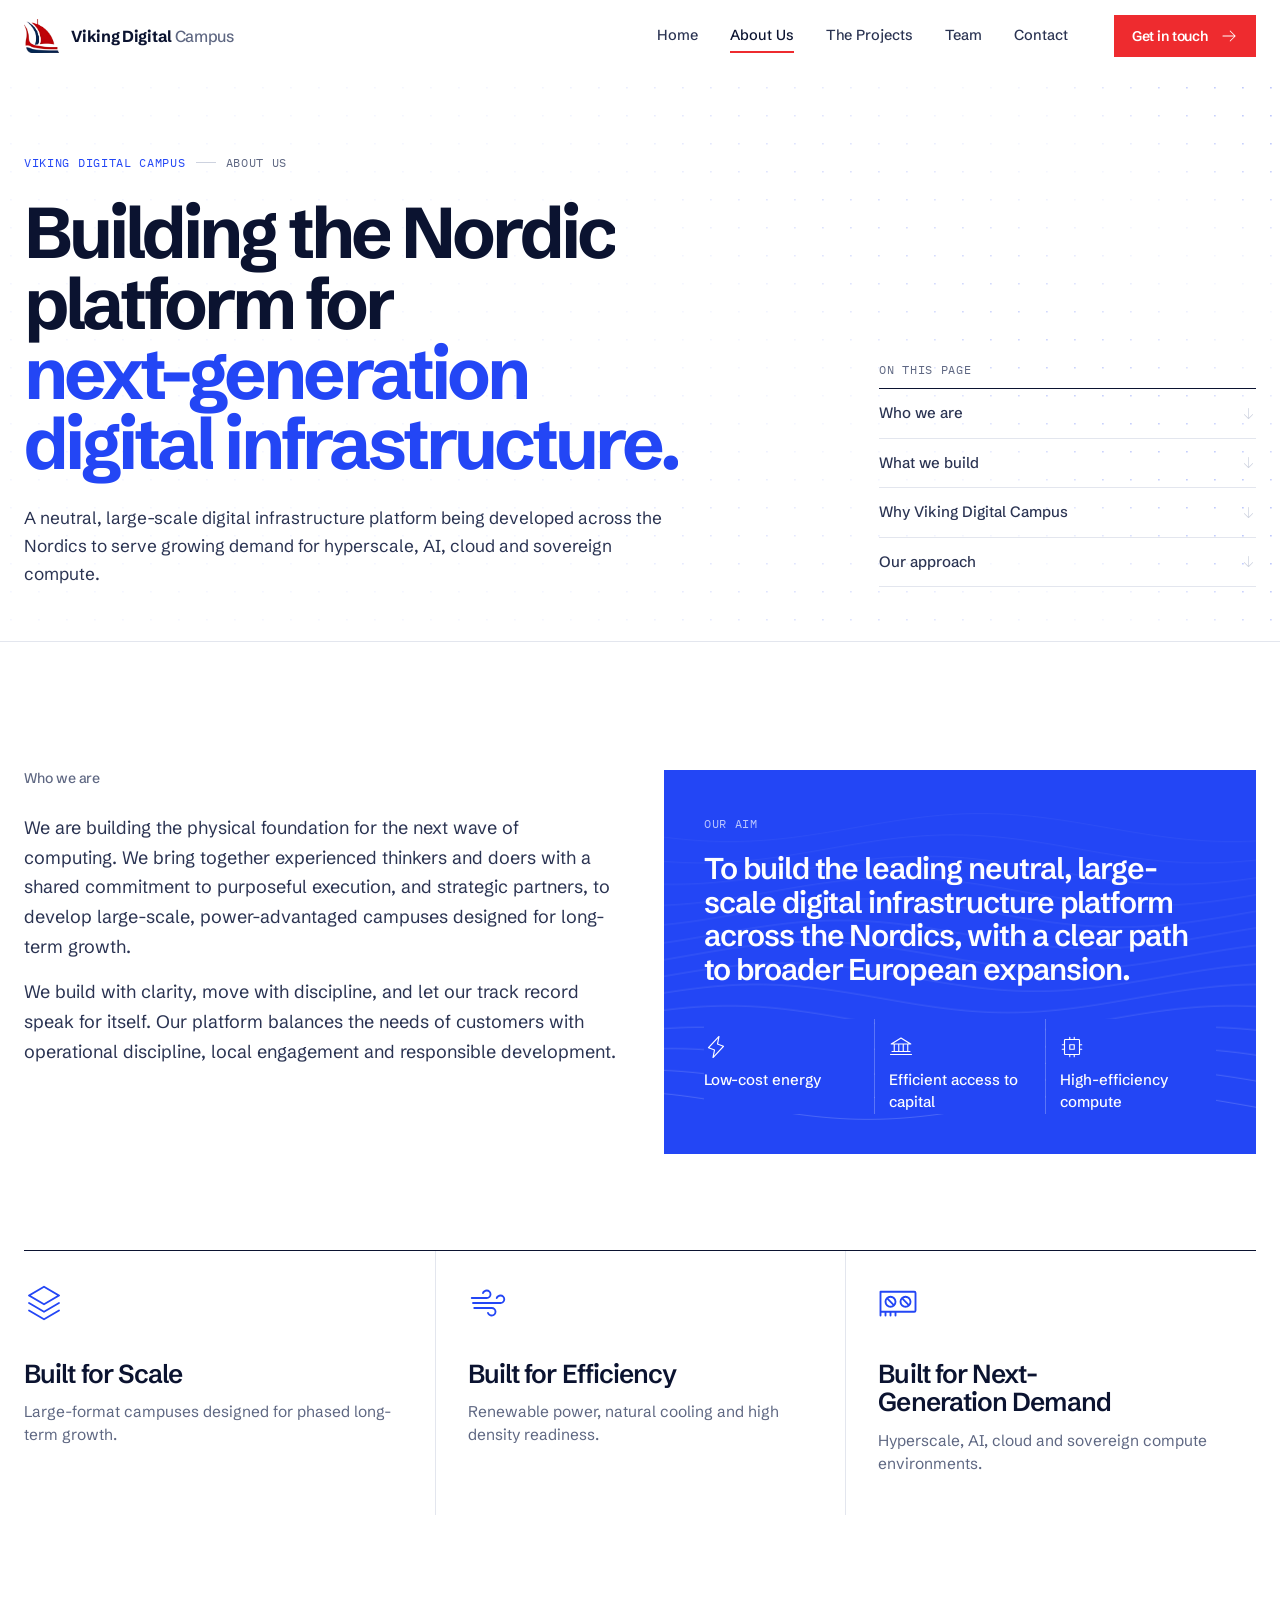
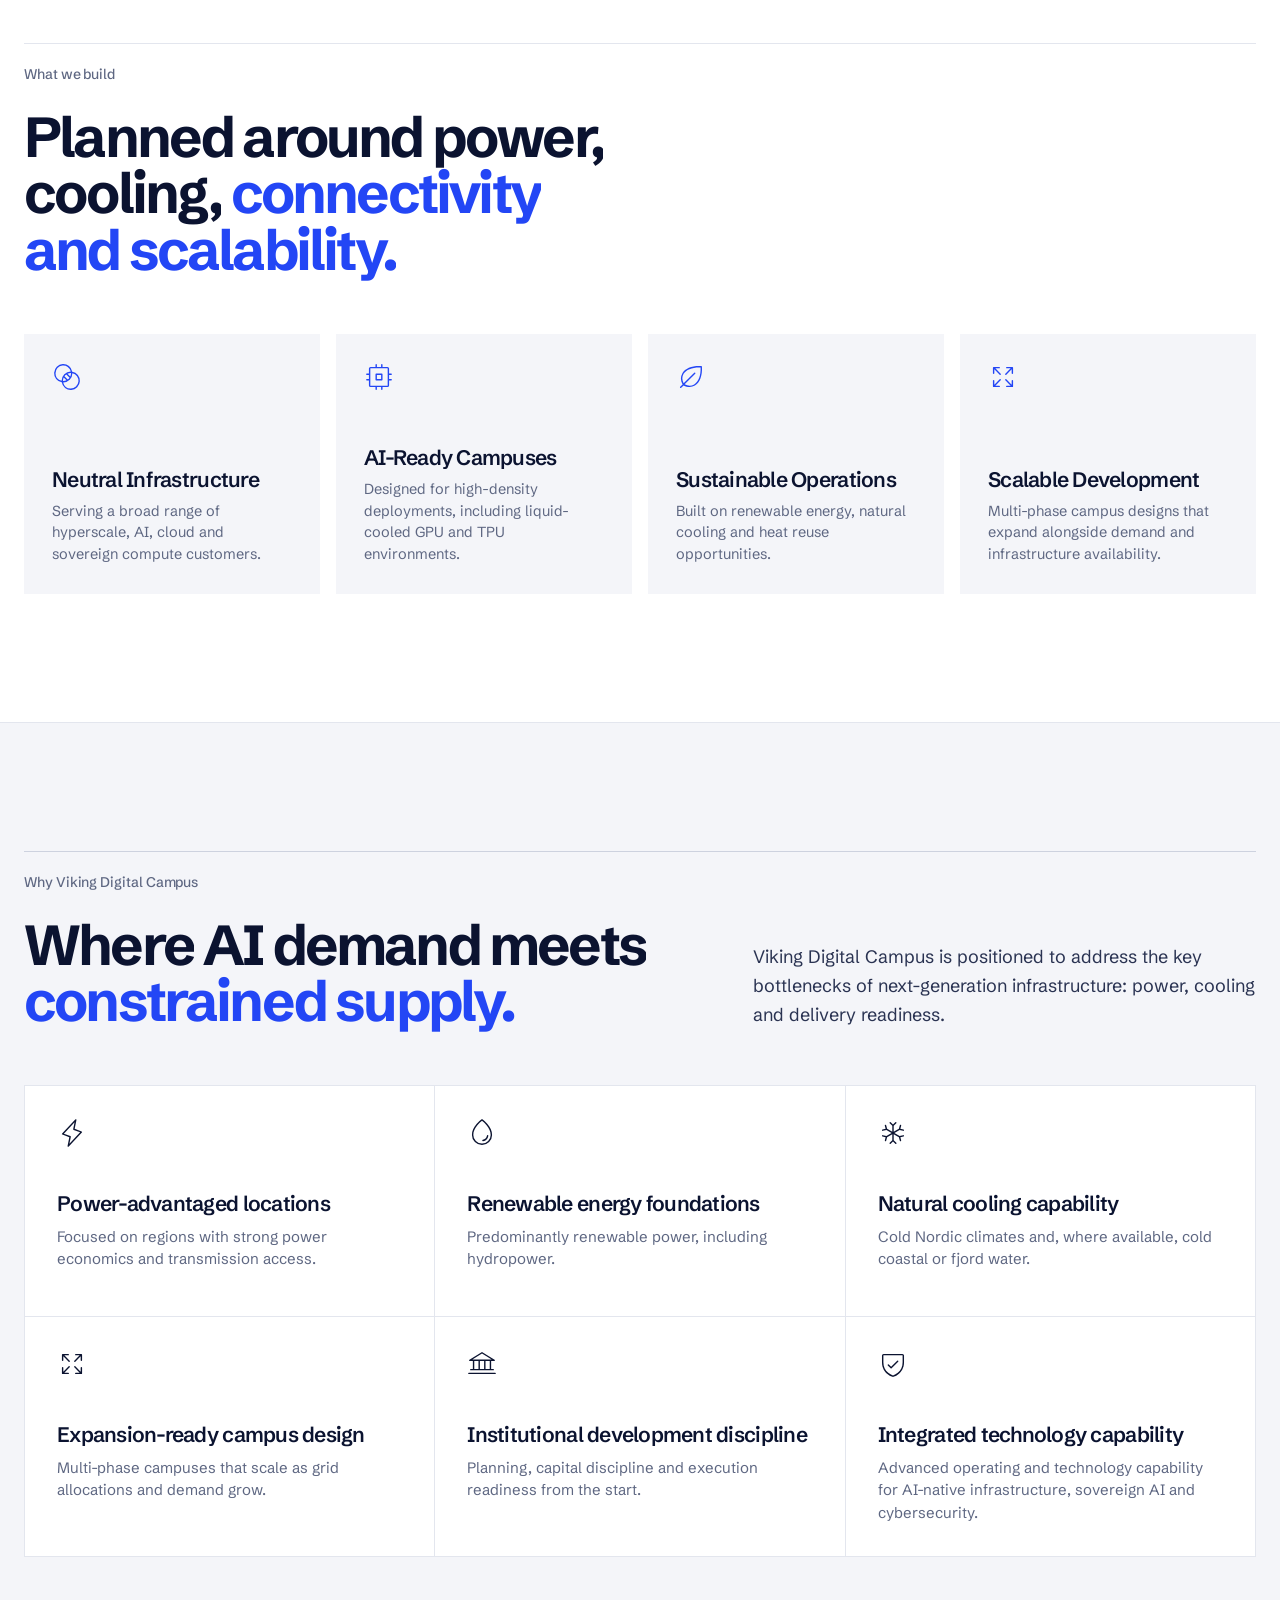
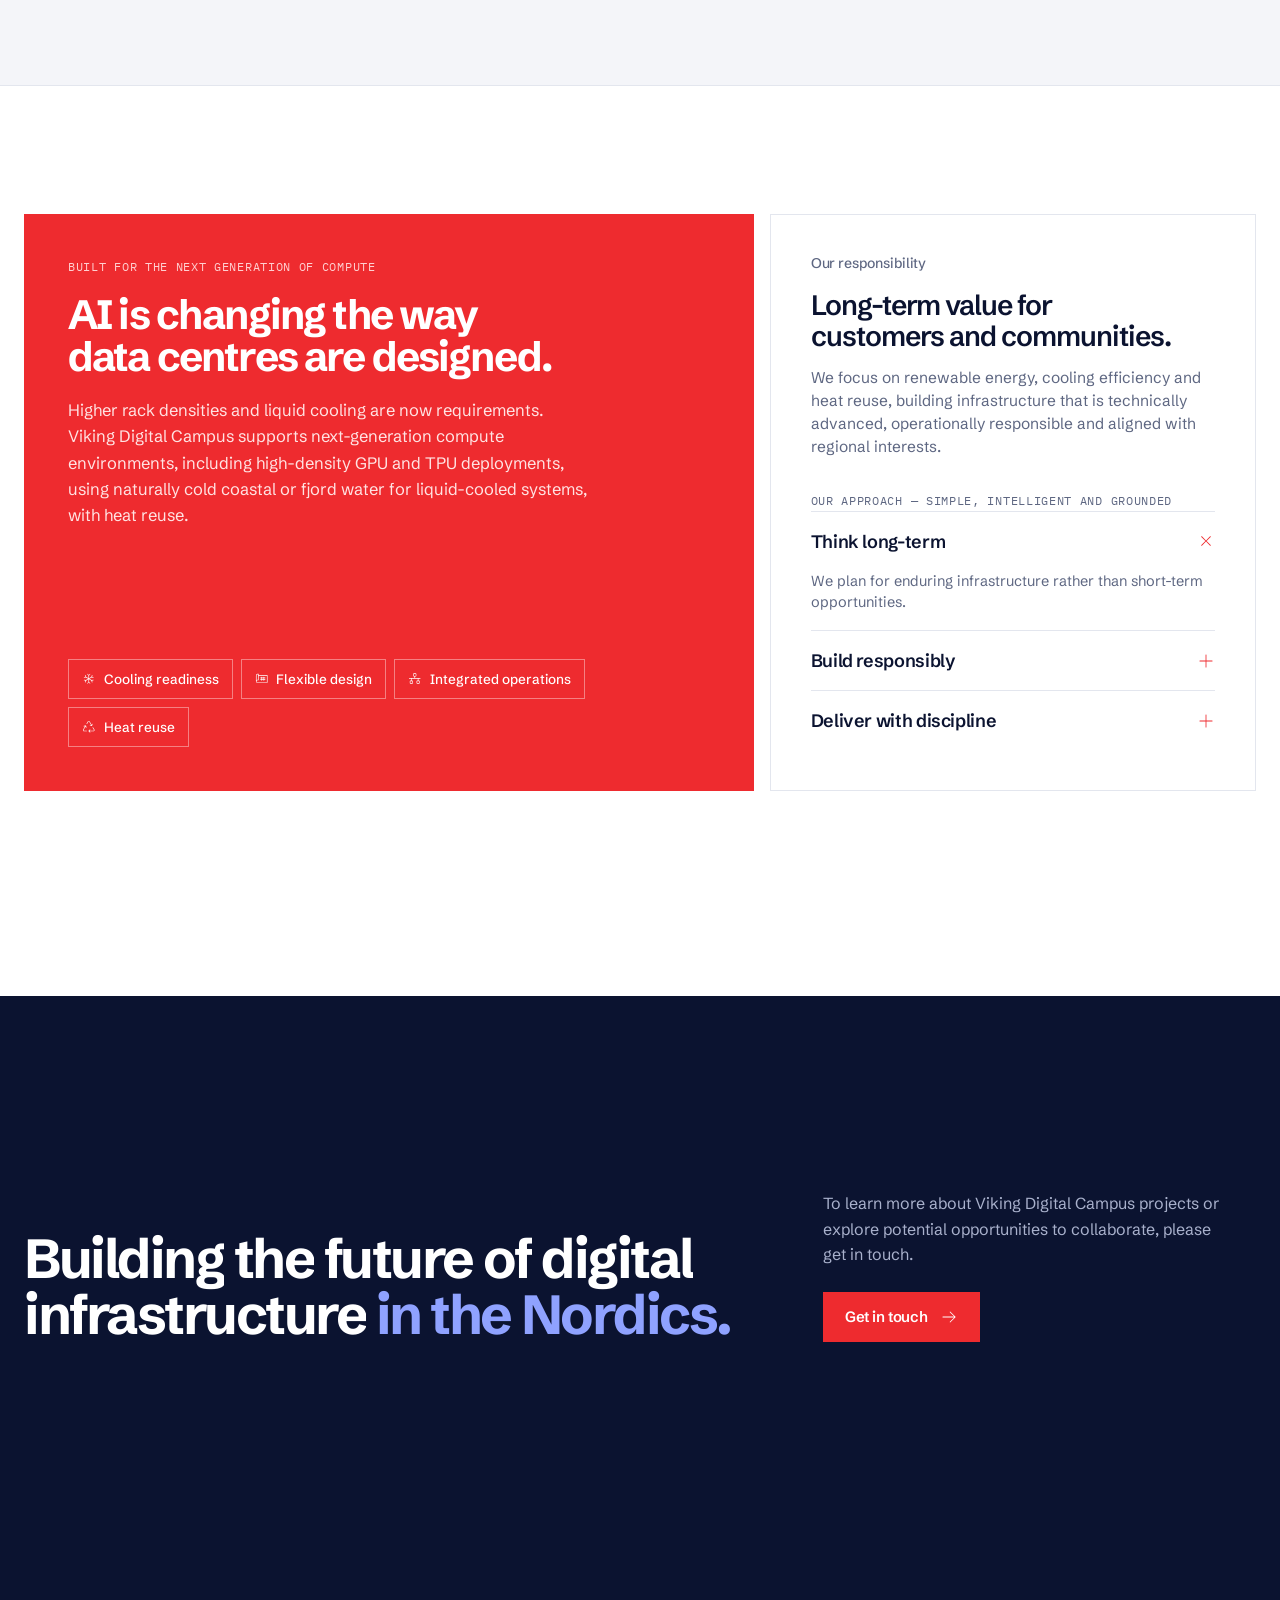
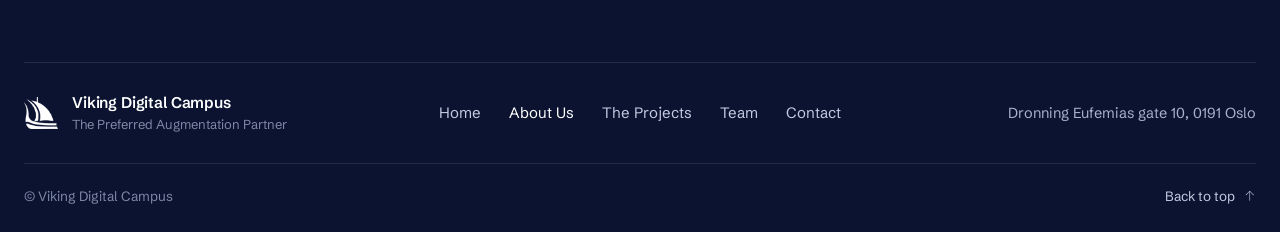
==== commit 3517619c: "Sticky header, dot-matrix footer signature Co-Authored-By: Claude Opus 5.5 (1M context) <noreply@ant" ====
--- a/about.html
+++ b/about.html
@@ -90,12 +90,12 @@
       <h2 data-split>Building the future of digital infrastructure <em>in the Nordics.</em></h2>
       <div class="ft3-cta-r"><p>To learn more about Viking Digital Campus projects or explore potential opportunities to collaborate, please get in touch.</p><a class="btn btn-red" href="contact.html">Get in touch <svg class="ic"><use href="#i-arrow-right"/></svg></a></div>
     </div>
+    <div class="ftdots" id="ftdots" aria-hidden="true"><canvas></canvas></div>
     <div class="ft3-row">
-      <a class="ft3-brand" href="index.html"><img src="assets/logo-white.png" alt="" width="34" height="33"><span><b>Viking Digital Campus</b><small>The Preferred Augmentation Partner</small></span></a>
+      <a class="ft3-brand" href="index.html"><img src="assets/logo-white.png" alt="" width="30" height="29"><span><b>Viking Digital Campus</b><small>The Preferred Augmentation Partner</small></span></a>
       <nav class="ft3-nav" aria-label="Footer"><a href="index.html">Home</a><a href="about.html" class="on">About Us</a><a href="projects.html">The Projects</a><a href="team.html">Team</a><a href="contact.html">Contact</a></nav>
-      <address class="ft3-addr">Dronning Eufemias gate 10<br>0191 Oslo</address>
+      <address class="ft3-addr">Dronning Eufemias gate 10, 0191 Oslo</address>
     </div>
-    <div class="mega" id="mega" aria-hidden="true"></div>
     <div class="ft3-bot"><span>© Viking Digital Campus</span><a class="up" href="#top">Back to top <svg class="ic"><use href="#i-arrow-up"/></svg></a></div>
   </div>
 </footer>
--- a/site.css
+++ b/site.css
@@ -610,7 +610,9 @@
 .ft3-cta h2 em{font-style:normal;color:#8FA2FF}
 .ft3-cta-r{display:grid;gap:24px;justify-items:start}
 .ft3-cta-r p{margin:0;color:#A9B1CC;font-size:16px;line-height:1.6;max-width:400px}
-.ft3-row{display:grid;grid-template-columns:minmax(0,1fr) auto minmax(0,1fr);align-items:center;gap:32px;margin-top:clamp(64px,8vw,112px);padding-block:28px;border-block:1px solid rgba(255,255,255,.1)}
+.ft3-row{display:grid;grid-template-columns:minmax(0,1fr) auto minmax(0,1fr);align-items:center;gap:32px;padding-block:28px;border-top:1px solid rgba(255,255,255,.1)}
+.ftdots{position:relative;height:clamp(90px,17vw,260px);margin-block:clamp(40px,5vw,72px) clamp(28px,3vw,44px);cursor:crosshair}
+.ftdots canvas{position:absolute;inset:0;width:100%;height:100%}
 .ft3-brand{display:flex;align-items:center;gap:14px}
 .ft3-brand img{width:34px;height:auto;transition:transform .6s var(--ease)}
 .ft3-brand:hover img{transform:translateY(-2px) rotate(-4deg)}
@@ -631,3 +633,19 @@
 .ft3-bot .up .ic{transition:transform .35s var(--ease)}
 .ft3-bot .up:hover .ic{transform:translateY(-3px)}
 @media (max-width:980px){.ft3-cta{grid-template-columns:1fr;align-items:start}.ft3-row{grid-template-columns:1fr;justify-items:start;gap:22px}.ft3-addr{justify-self:start;text-align:left}}
+
+/* ---------- hero variants (hero.html) ---------- */
+[data-hv="1"] .hero2 h1 .w.blue>span{background:linear-gradient(var(--red),var(--red)) 0 100%/0 2px no-repeat;animation:rise .9s var(--ease) forwards,uline .8s var(--ease) 1.3s forwards}
+@keyframes uline{to{background-size:100% 2px}}
+[data-hv="2"] .hero2 h1 .w>span{transform:none;color:transparent;-webkit-text-stroke:1px var(--ink);animation:inkin 1.1s var(--ease) forwards}
+[data-hv="2"] .hero2 h1 .w.blue>span{-webkit-text-stroke-color:var(--blue);animation-name:inkinb}
+@keyframes inkin{60%{color:transparent}to{color:var(--ink);-webkit-text-stroke-color:transparent}}
+@keyframes inkinb{60%{color:transparent}to{color:var(--blue);-webkit-text-stroke-color:transparent}}
+[data-hv="3"] .hero2 h1 .w>span{transform:none;opacity:0;filter:blur(10px);animation:blurin 1s var(--ease) forwards}
+[data-hv="3"] .hero2 h1 .w.blue>span{background:linear-gradient(100deg,var(--blue) 40%,#9DB0FF 50%,var(--blue) 60%) 120% 0/250% 100%;-webkit-background-clip:text;background-clip:text;color:transparent;animation:blurin 1s var(--ease) forwards,sheen 1.6s var(--ease) 1.6s forwards}
+@keyframes blurin{from{opacity:0;filter:blur(10px);transform:translateY(.25em)}to{opacity:1;filter:none;transform:none}}
+@keyframes sheen{to{background-position:-20% 0}}
+.hvbar{position:fixed;left:50%;bottom:max(18px,env(safe-area-inset-bottom,0px));transform:translateX(-50%);z-index:60;display:flex;align-items:center;gap:4px;padding:5px;background:var(--ink);box-shadow:0 12px 32px rgba(11,19,48,.25)}
+.hvbar span{color:#7F88A6;font:500 11px var(--f-mono,monospace);letter-spacing:.06em;text-transform:uppercase;padding:0 10px 0 8px}
+.hvbar a{color:#C4CAE0;font-size:13.5px;font-weight:600;padding:8px 14px;transition:background .25s,color .25s}
+.hvbar a:hover{color:#fff}.hvbar a.on{background:#fff;color:var(--ink)}
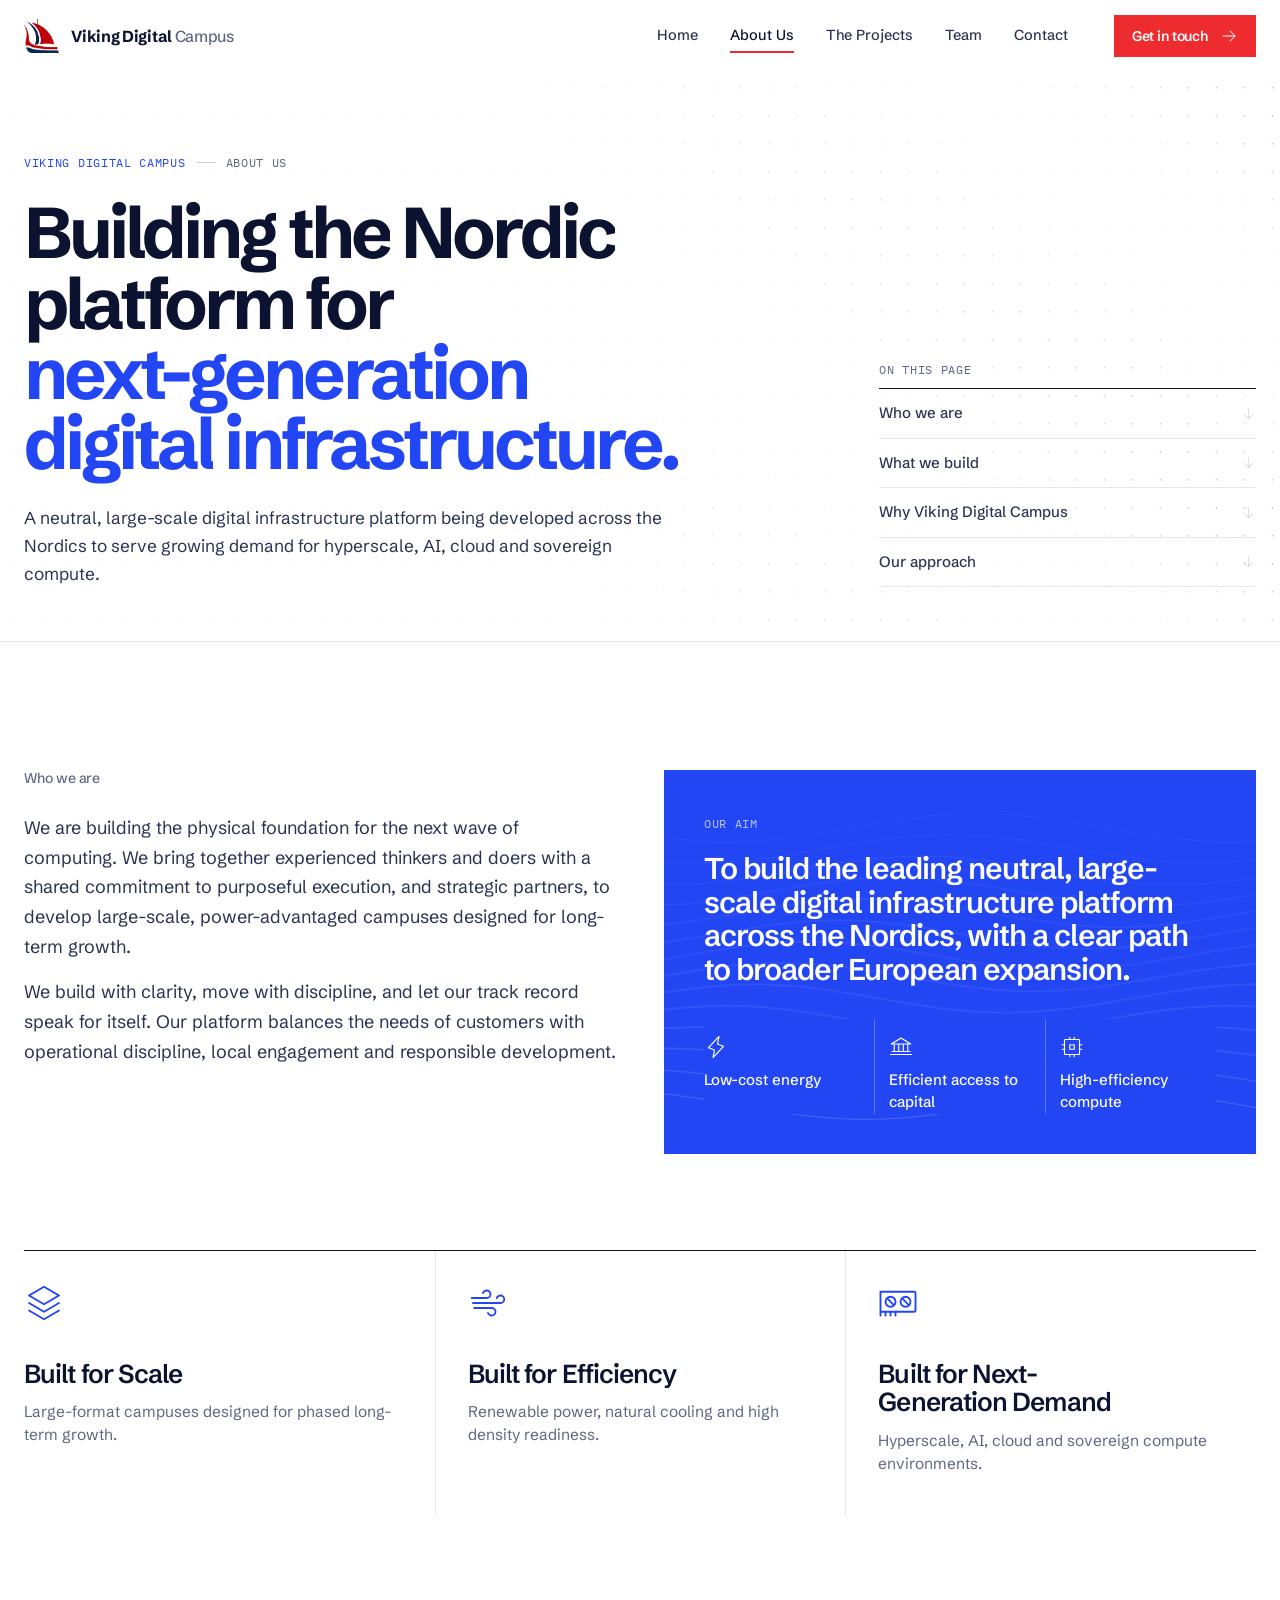
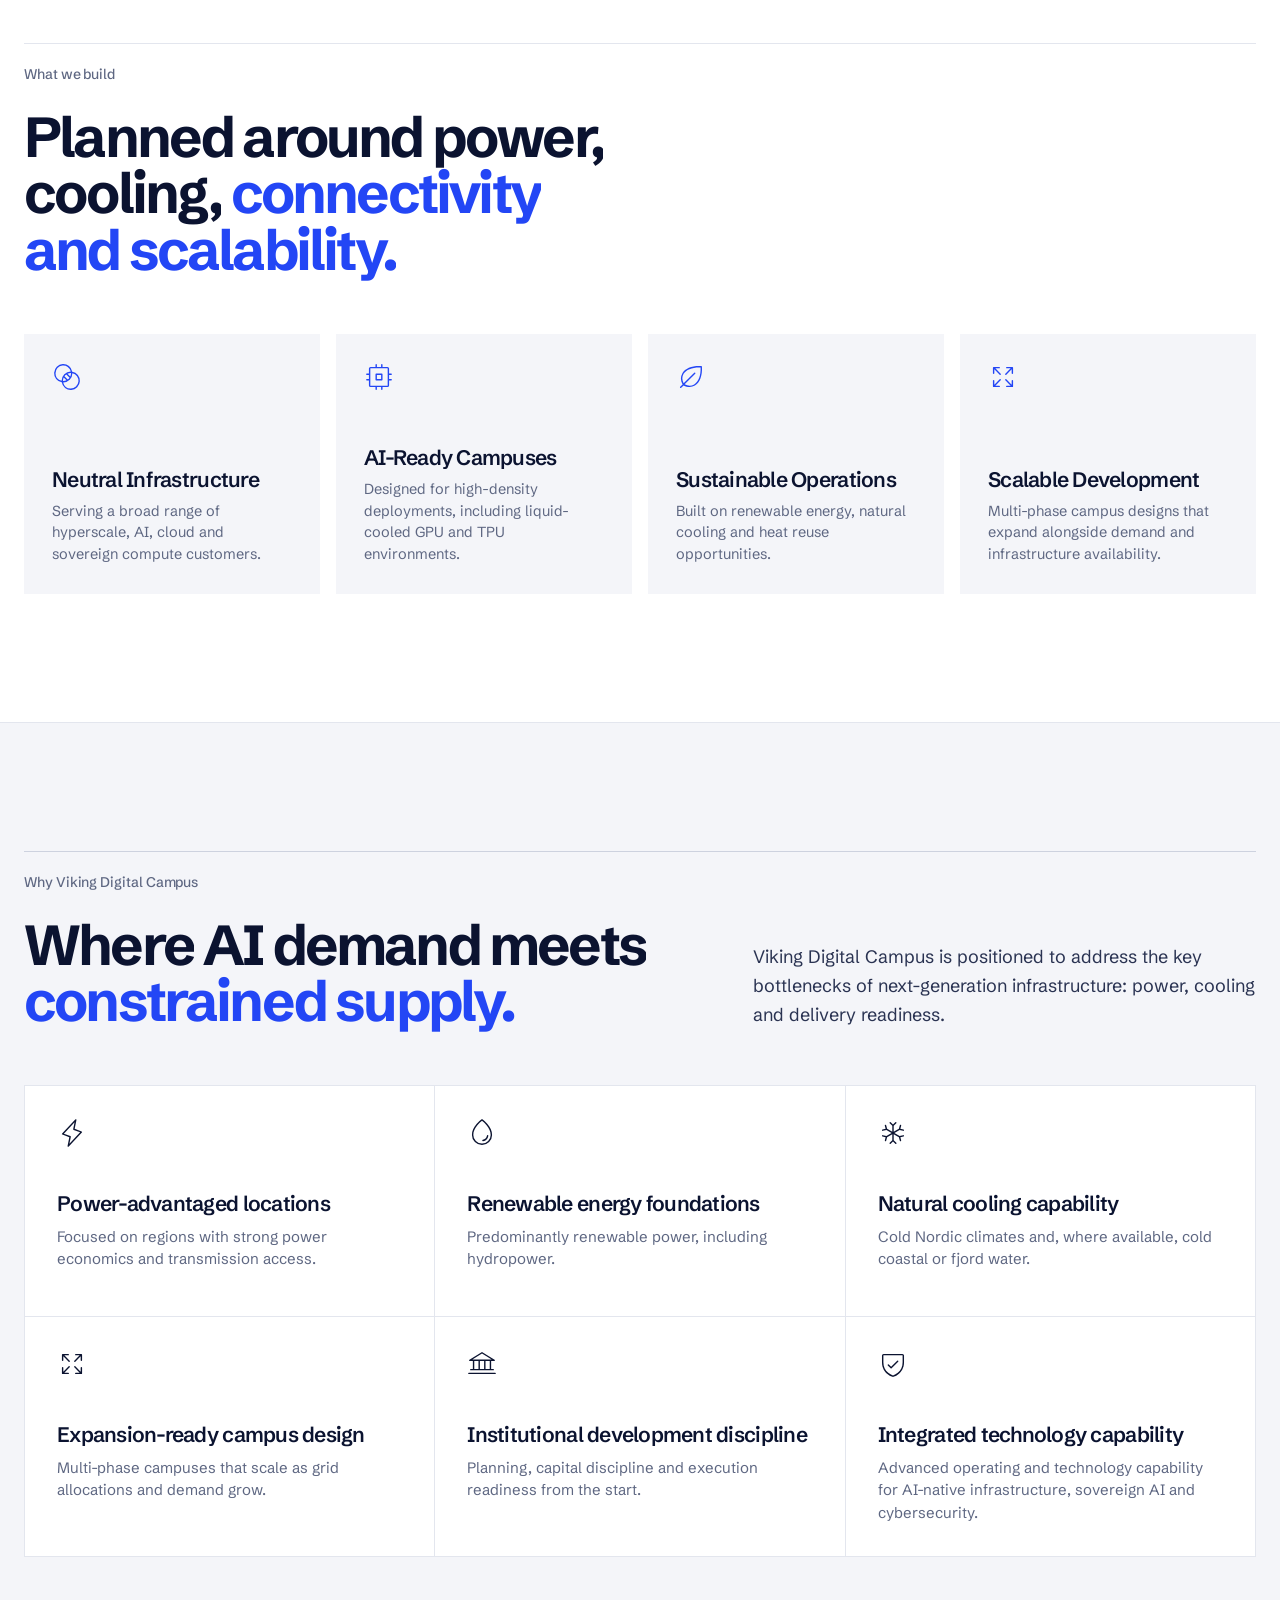
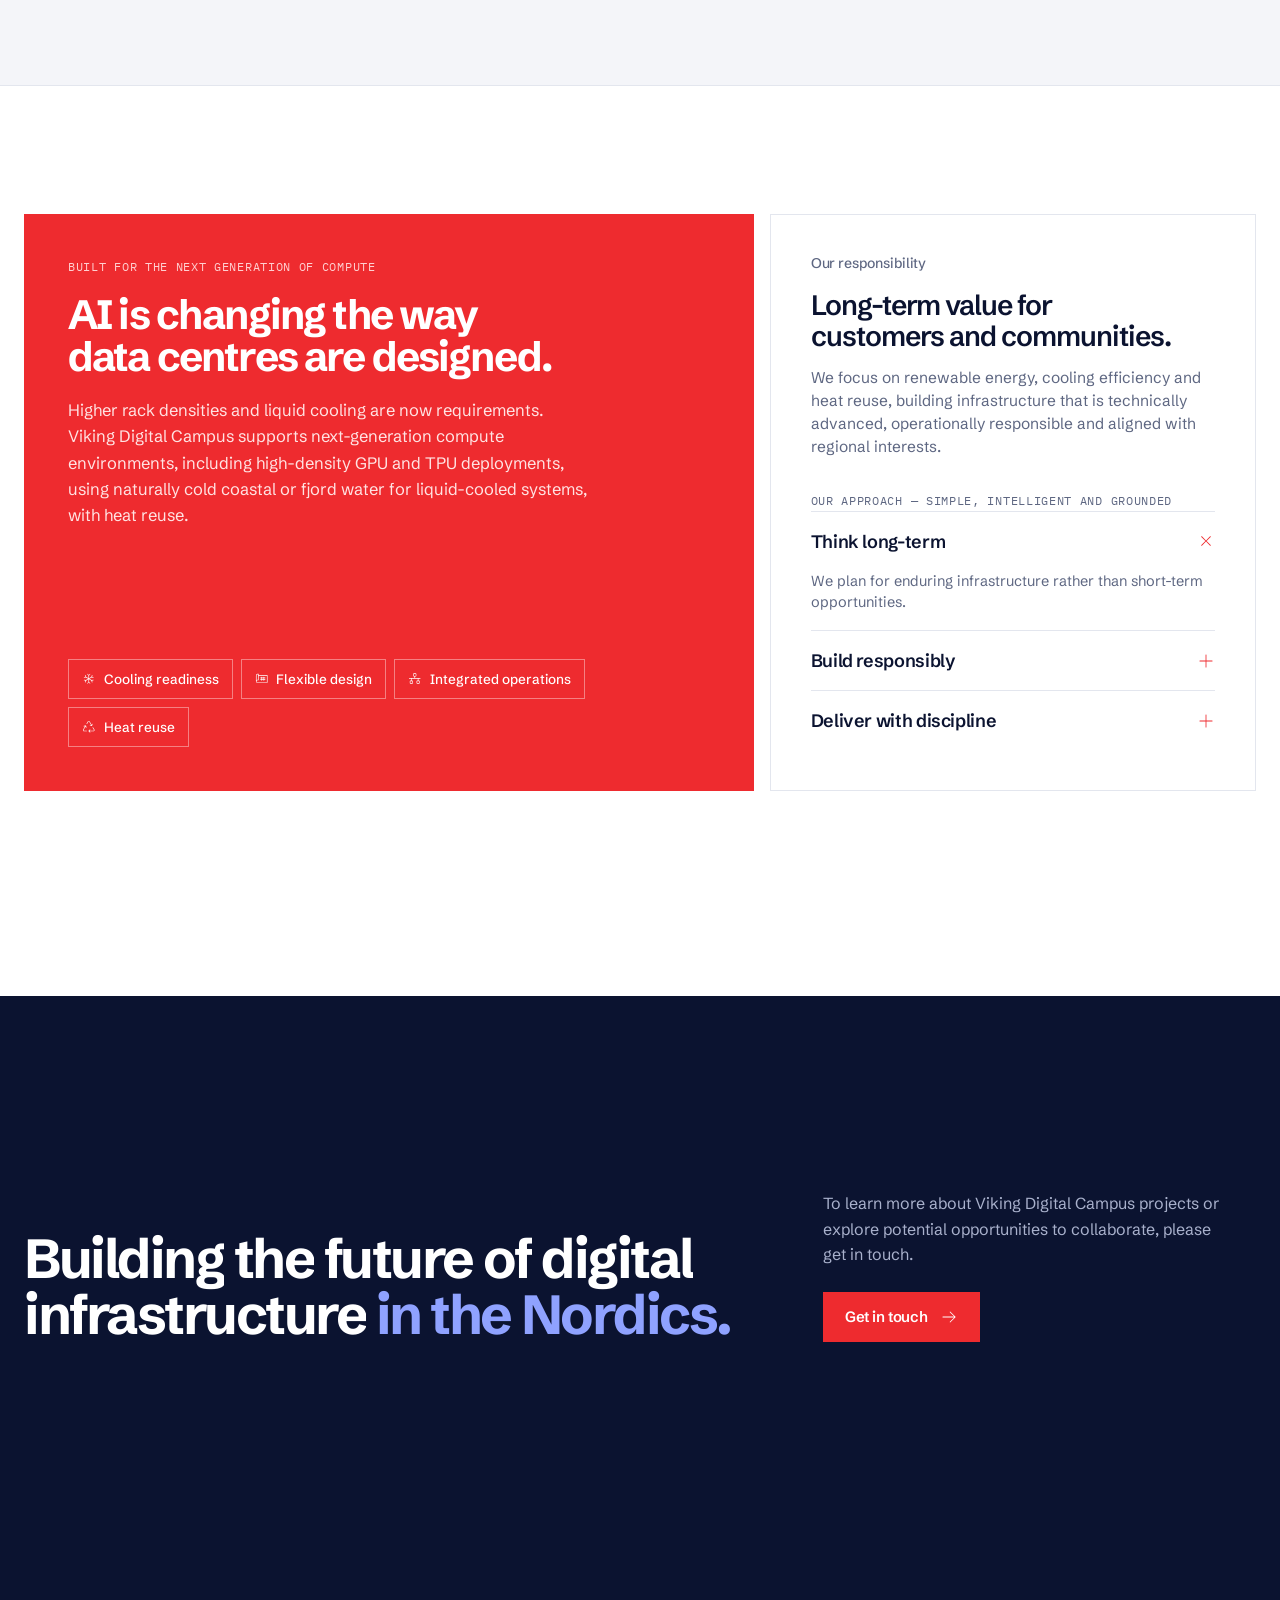
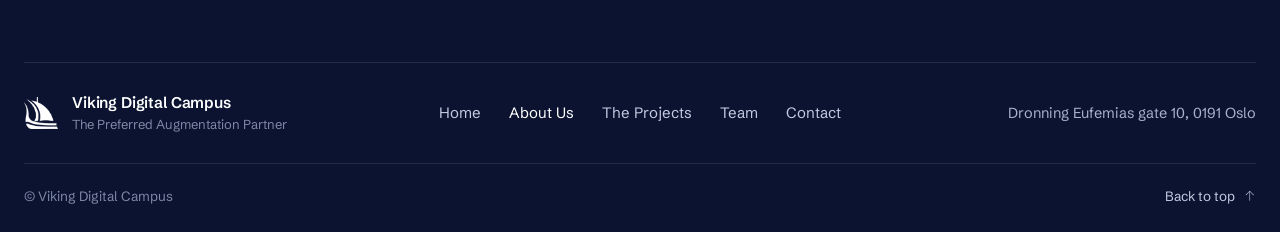
==== commit 62310430: "Nav and footer micro-interactions, no pointer tilt on hero Co-Authored-By: Claude Opus 5.5 (1M conte" ====
--- a/about.html
+++ b/about.html
@@ -9,6 +9,7 @@
 <link rel="preconnect" href="https://fonts.googleapis.com"><link rel="preconnect" href="https://fonts.gstatic.com" crossorigin>
 <link rel="stylesheet" href="https://fonts.googleapis.com/css2?family=Schibsted+Grotesk:wght@400;500;600;700;800&family=IBM+Plex+Mono:wght@400;500&display=swap">
 <link rel="stylesheet" href="site.css">
+<script>document.documentElement.classList.add("js")</script>
 <style>:root{padding-top:env(safe-area-inset-top,0px);padding-bottom:env(safe-area-inset-bottom,0px)}[hidden]{display:none!important}</style>
 </head>
 <body>
--- a/site.css
+++ b/site.css
@@ -649,3 +649,33 @@
 .hvbar span{color:#7F88A6;font:500 11px var(--f-mono,monospace);letter-spacing:.06em;text-transform:uppercase;padding:0 10px 0 8px}
 .hvbar a{color:#C4CAE0;font-size:13.5px;font-weight:600;padding:8px 14px;transition:background .25s,color .25s}
 .hvbar a:hover{color:#fff}.hvbar a.on{background:#fff;color:var(--ink)}
+
+/* ---------- nav polish ---------- */
+.nav{transition:background .45s var(--ease),box-shadow .45s var(--ease),border-color .3s}
+.nav .wrap{transition:height .45s var(--ease)}
+.nav.scrolled{background:rgba(255,255,255,.94);box-shadow:0 10px 30px -18px rgba(11,19,48,.22)}
+.nav.scrolled .wrap{height:62px}
+.nav .brand img{transition:height .45s var(--ease),transform .7s cubic-bezier(.34,1.56,.64,1);transform-origin:50% 90%}
+.nav.scrolled .brand img{height:30px}
+.nav .brand:hover img{transform:rotate(-7deg) translateY(-1px)}
+.nav .brand span{transition:letter-spacing .45s var(--ease)}
+.menu .pill{position:absolute;top:50%;left:0;height:36px;margin-top:-18px;background:var(--wash);z-index:-1;opacity:0;transition:transform .45s var(--ease),width .45s var(--ease),opacity .25s;pointer-events:none}
+.menu{position:relative;isolation:isolate}
+.js .nav .brand,.js .menu a,.js .nav .btn,.js .nav .burger{opacity:0;transform:translateY(-10px);animation:navin .8s var(--ease) forwards}
+.js .nav .brand{animation-delay:.05s}
+.js .menu a:nth-child(1){animation-delay:.12s}.js .menu a:nth-child(2){animation-delay:.17s}.js .menu a:nth-child(3){animation-delay:.22s}.js .menu a:nth-child(4){animation-delay:.27s}.js .menu a:nth-child(5){animation-delay:.32s}
+.js .nav .btn{animation-delay:.4s}.js .nav .burger{animation-delay:.2s}
+@keyframes navin{to{opacity:1;transform:none}}
+.nav .btn-red{box-shadow:0 0 0 0 rgba(238,43,47,0);transition:color .35s var(--ease),box-shadow .45s var(--ease)}
+.nav .btn-red:hover{box-shadow:0 8px 22px -10px rgba(238,43,47,.7)}
+/* ---------- footer polish ---------- */
+.ft3-addr{cursor:pointer;position:relative;transition:color .25s}
+.ft3-addr:hover{color:#fff}
+.ft3-addr .cp{position:absolute;right:0;top:calc(100% + 4px);white-space:nowrap;font:500 10.5px "IBM Plex Mono",monospace;letter-spacing:.08em;text-transform:uppercase;color:#8FA2FF;opacity:0;transform:translateY(-4px);transition:opacity .3s,transform .3s var(--ease)}
+.ft3-addr:hover .cp,.ft3-addr.ok .cp{opacity:1;transform:none}
+.ft3-addr.ok .cp{color:#7BE0A6}
+.js .ft3-cta-r,.js .ft3-row>*{opacity:0;transform:translateY(16px);transition:opacity .9s var(--ease),transform .9s var(--ease)}
+.ft3.in .ft3-cta-r{opacity:1;transform:none;transition-delay:.25s}
+.ft3.in2 .ft3-row>*{opacity:1;transform:none}
+.ft3.in2 .ft3-row>:nth-child(2){transition-delay:.08s}.ft3.in2 .ft3-row>:nth-child(3){transition-delay:.16s}
+@media (prefers-reduced-motion:reduce){.js .nav .brand,.js .menu a,.js .nav .btn,.js .nav .burger,.js .ft3-cta-r,.js .ft3-row>*{opacity:1;transform:none;animation:none;transition:none}}
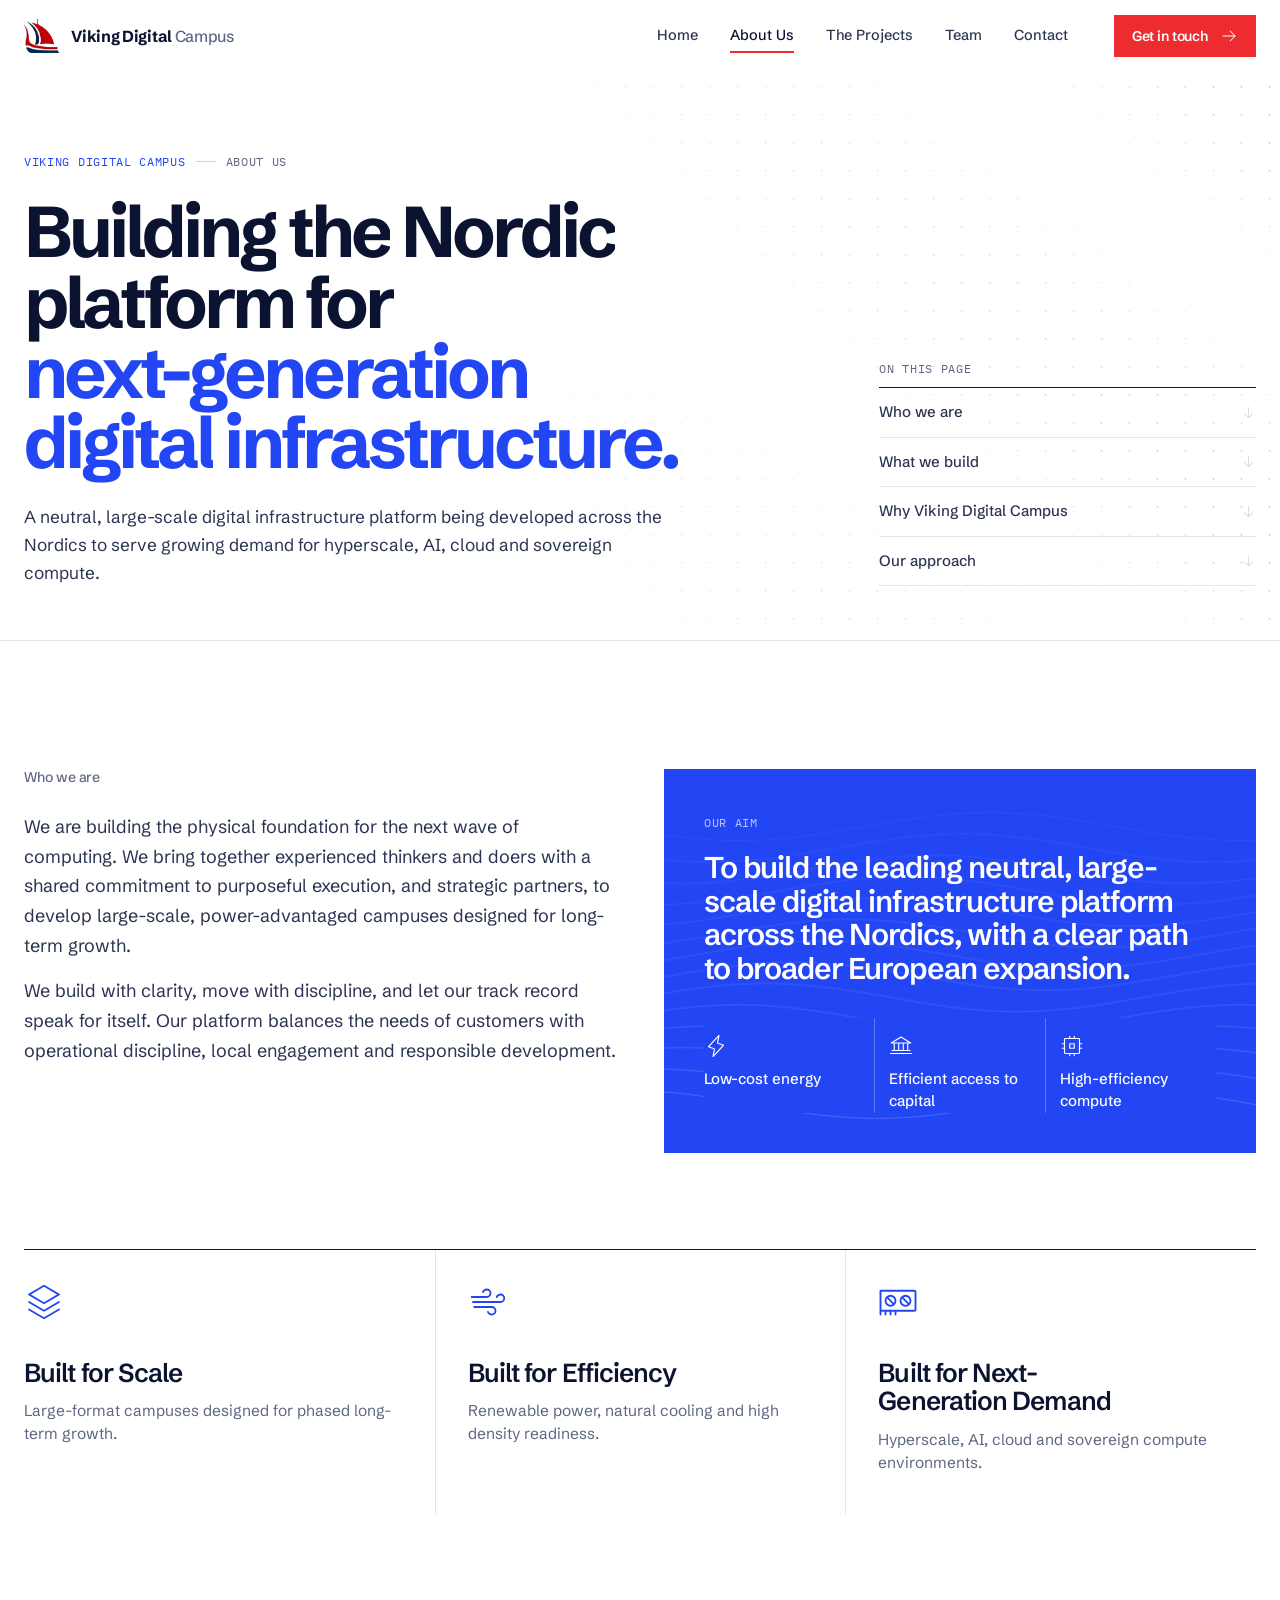
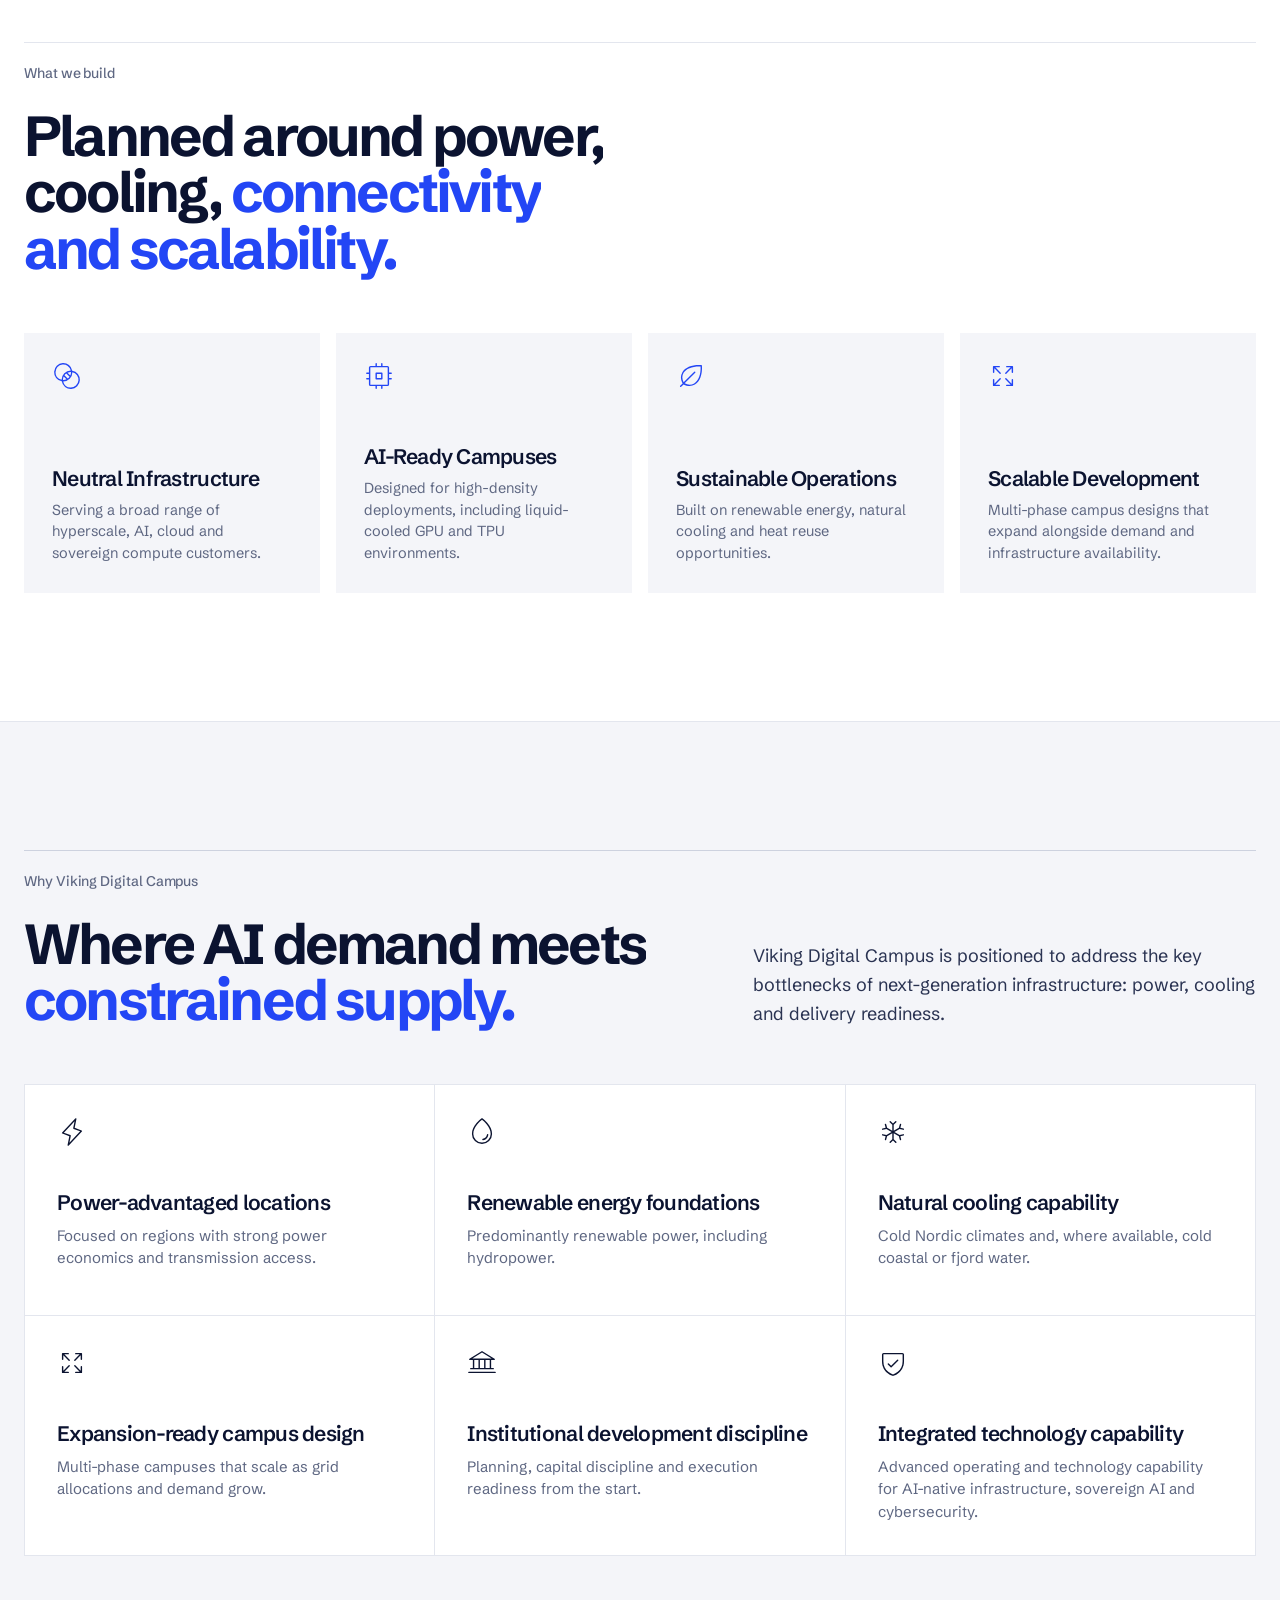
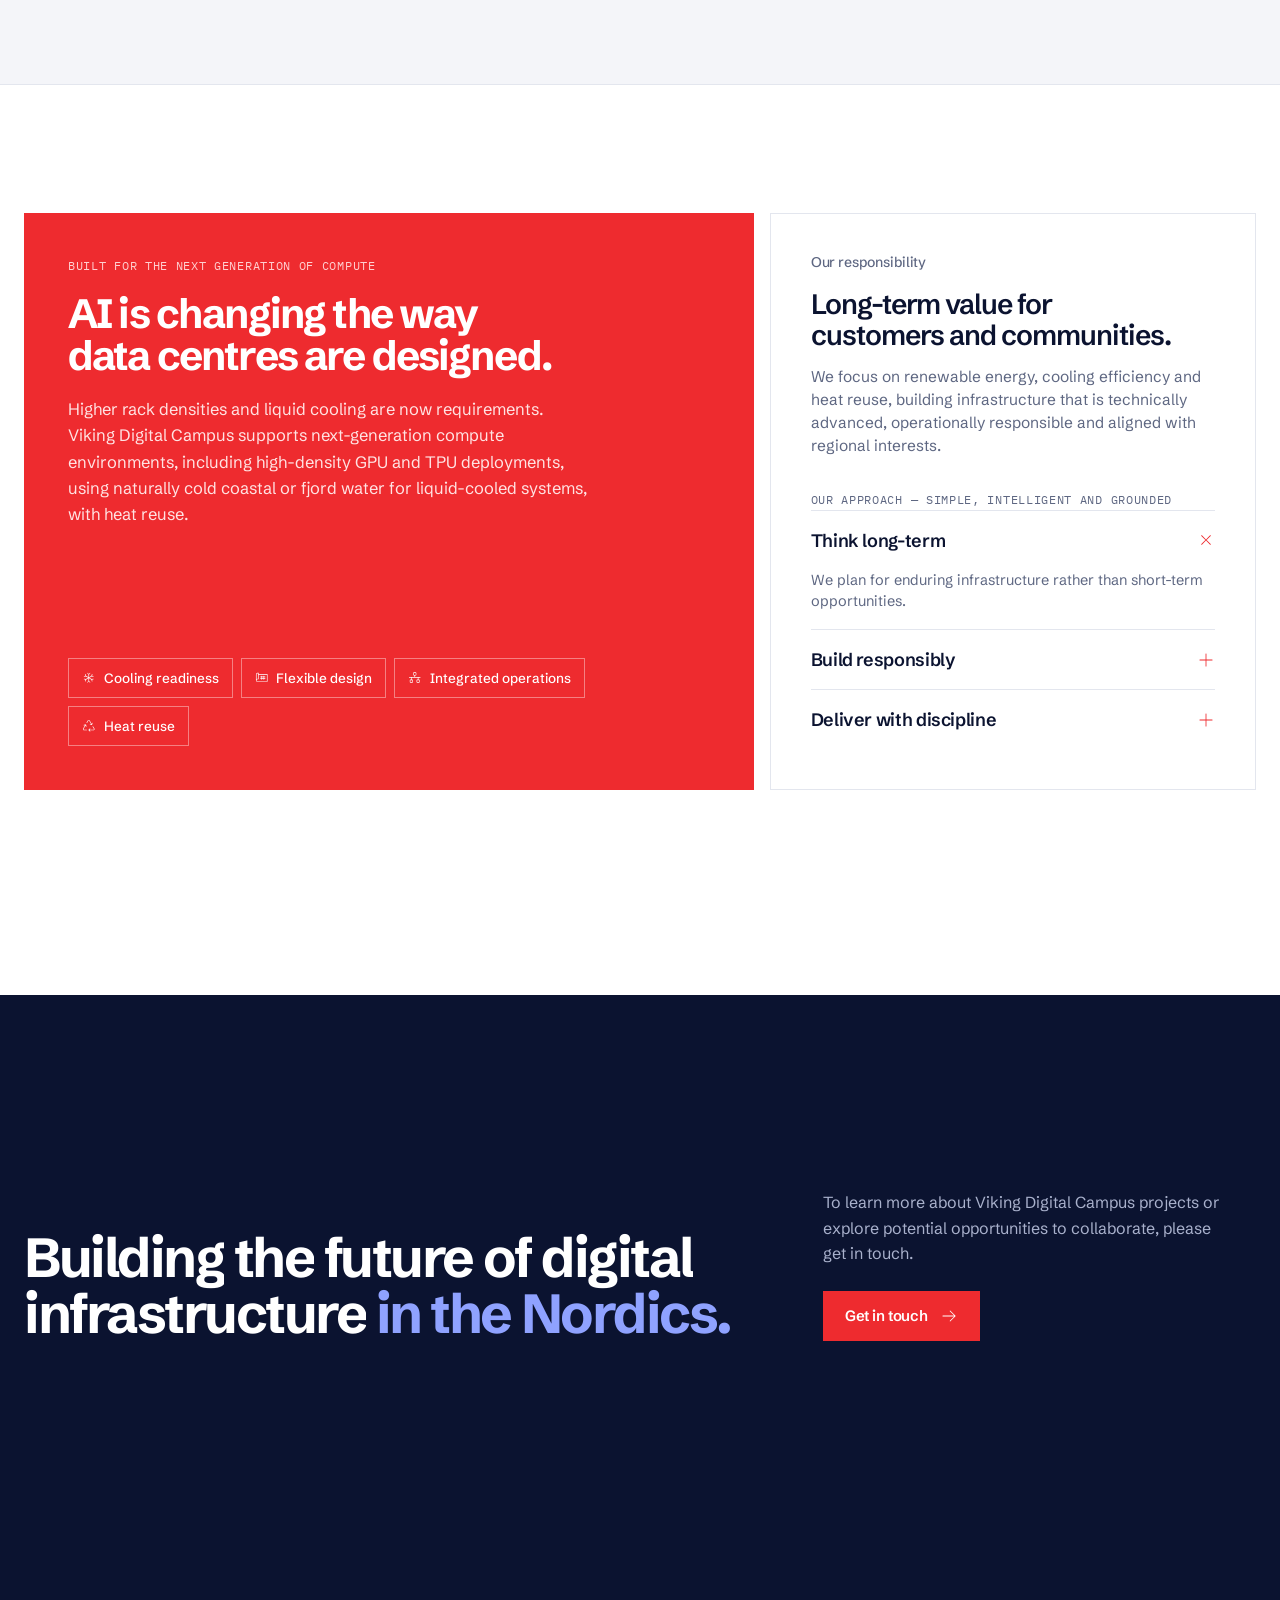
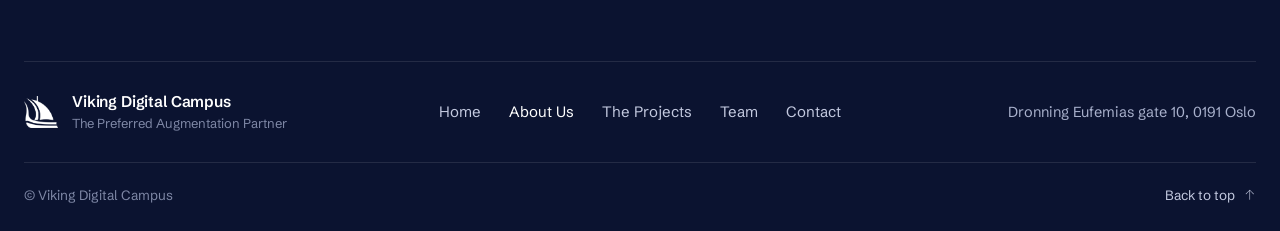
==== commit 8ae19623: "Nav gathers into a floating bar on scroll Co-Authored-By: Claude Opus 5.5 (1M context) <noreply@anth" ====
--- a/about.html
+++ b/about.html
@@ -21,8 +21,8 @@
     <nav class="menu" id="menu" aria-label="Main"><a href="index.html">Home</a><a href="about.html" class="on">About Us</a><a href="projects.html">The Projects</a><a href="team.html">Team</a><a href="contact.html">Contact</a></nav>
     <a class="btn btn-red" href="contact.html">Get in touch <svg class="ic"><use href="#i-arrow-right"/></svg></a>
     <button class="burger" id="burger" aria-label="Open menu"><svg class="ic"><use href="#i-list"/></svg></button>
+    <i class="prog-top"></i>
   </div>
-  <i class="prog-top"></i>
 </header>
 <main>
 <section class="phead"><canvas id="phfx"></canvas><div class="wrap"><div><div class="crumb mono fade-in"><a href="index.html">Viking Digital Campus</a><i></i><span>About Us</span></div><h1 data-split>Building the Nordic platform for <em>next-generation digital infrastructure.</em></h1><p class="lead fade-in" style="animation-delay:.35s">A neutral, large-scale digital infrastructure platform being developed across the Nordics to serve growing demand for hyperscale, AI, cloud and sovereign compute.</p></div><div><span class="mono" style="color:var(--mute);display:block;padding-bottom:10px">On this page</span><ul class="toc"><li><a href="#who">Who we are<svg class="ic"><use href="#i-arrow-down"/></svg></a></li><li><a href="#build">What we build<svg class="ic"><use href="#i-arrow-down"/></svg></a></li><li><a href="#why">Why Viking Digital Campus<svg class="ic"><use href="#i-arrow-down"/></svg></a></li><li><a href="#approach">Our approach<svg class="ic"><use href="#i-arrow-down"/></svg></a></li></ul></div></div></section>
--- a/site.css
+++ b/site.css
@@ -651,14 +651,28 @@
 .hvbar a:hover{color:#fff}.hvbar a.on{background:#fff;color:var(--ink)}
 
 /* ---------- nav polish ---------- */
-.nav{transition:background .45s var(--ease),box-shadow .45s var(--ease),border-color .3s}
-.nav .wrap{transition:height .45s var(--ease)}
-.nav.scrolled{background:rgba(255,255,255,.94);box-shadow:0 10px 30px -18px rgba(11,19,48,.22)}
-.nav.scrolled .wrap{height:62px}
-.nav .brand img{transition:height .45s var(--ease),transform .7s cubic-bezier(.34,1.56,.64,1);transform-origin:50% 90%}
-.nav.scrolled .brand img{height:30px}
+/* nav: full-width bar at the top, gathers into a floating command bar once you scroll */
+.nav{height:72px;background:transparent;backdrop-filter:none;-webkit-backdrop-filter:none;border:0;pointer-events:none}
+.nav::before{content:"";position:absolute;inset:0;background:rgba(255,255,255,.86);backdrop-filter:blur(14px) saturate(1.5);-webkit-backdrop-filter:blur(14px) saturate(1.5);transition:opacity .5s var(--ease),transform .6s var(--ease);transform-origin:top}
+.nav .wrap{--E:cubic-bezier(.65,0,.2,1);position:relative;pointer-events:auto;height:72px;transform:translateY(0);background:rgba(255,255,255,0);box-shadow:0 0 0 1px rgba(11,19,48,0),0 18px 40px -22px rgba(11,19,48,0);
+  transition:max-width .75s var(--E),height .6s var(--E),transform .6s var(--E),padding .6s var(--E),gap .6s var(--E),background .4s,box-shadow .6s var(--E)}
+.nav.scrolled::before{opacity:0;transform:scaleY(.6)}
+.nav.scrolled .wrap{max-width:860px;height:56px;transform:translateY(10px);gap:12px;padding-left:14px;padding-right:8px;background:rgba(255,255,255,.88);backdrop-filter:blur(16px) saturate(1.6);-webkit-backdrop-filter:blur(16px) saturate(1.6);box-shadow:0 0 0 1px rgba(11,19,48,.09),0 18px 40px -22px rgba(11,19,48,.35)}
+.nav .brand img{transition:height .6s var(--ease),transform .7s cubic-bezier(.34,1.56,.64,1);transform-origin:50% 90%}
+.nav.scrolled .brand img{height:28px}
 .nav .brand:hover img{transform:rotate(-7deg) translateY(-1px)}
-.nav .brand span{transition:letter-spacing .45s var(--ease)}
+.nav .brand span{display:inline-block;max-width:220px;white-space:nowrap;overflow:hidden;transition:max-width .7s var(--E,ease),opacity .4s}
+.nav.scrolled .brand span{max-width:0;opacity:0}
+.nav.scrolled .brand{gap:0}
+.nav .brand{transition:gap .6s var(--ease)}
+.menu a{transition:color .25s,padding .6s var(--ease),font-size .6s var(--ease)}
+.nav.scrolled .menu{margin-inline:auto}
+.nav.scrolled .menu a{padding-inline:12px;font-size:14px}
+.nav .btn{transition:color .35s var(--ease),height .6s var(--ease),padding .6s var(--ease),box-shadow .45s var(--ease)}
+.nav.scrolled .btn{height:40px;padding:0 14px}
+.nav .prog-top{left:0;right:0;bottom:-1px;width:auto;transition:opacity .4s}
+.nav.scrolled .prog-top{bottom:0;left:0;right:0;height:2px}
+@media (max-width:900px){.nav.scrolled .wrap{max-width:calc(100% - 20px);padding-left:12px;padding-right:6px}.nav.scrolled .brand span{max-width:220px;opacity:1}.nav.scrolled .brand{gap:10px}}
 .menu .pill{position:absolute;top:50%;left:0;height:36px;margin-top:-18px;background:var(--wash);z-index:-1;opacity:0;transition:transform .45s var(--ease),width .45s var(--ease),opacity .25s;pointer-events:none}
 .menu{position:relative;isolation:isolate}
 .js .nav .brand,.js .menu a,.js .nav .btn,.js .nav .burger{opacity:0;transform:translateY(-10px);animation:navin .8s var(--ease) forwards}
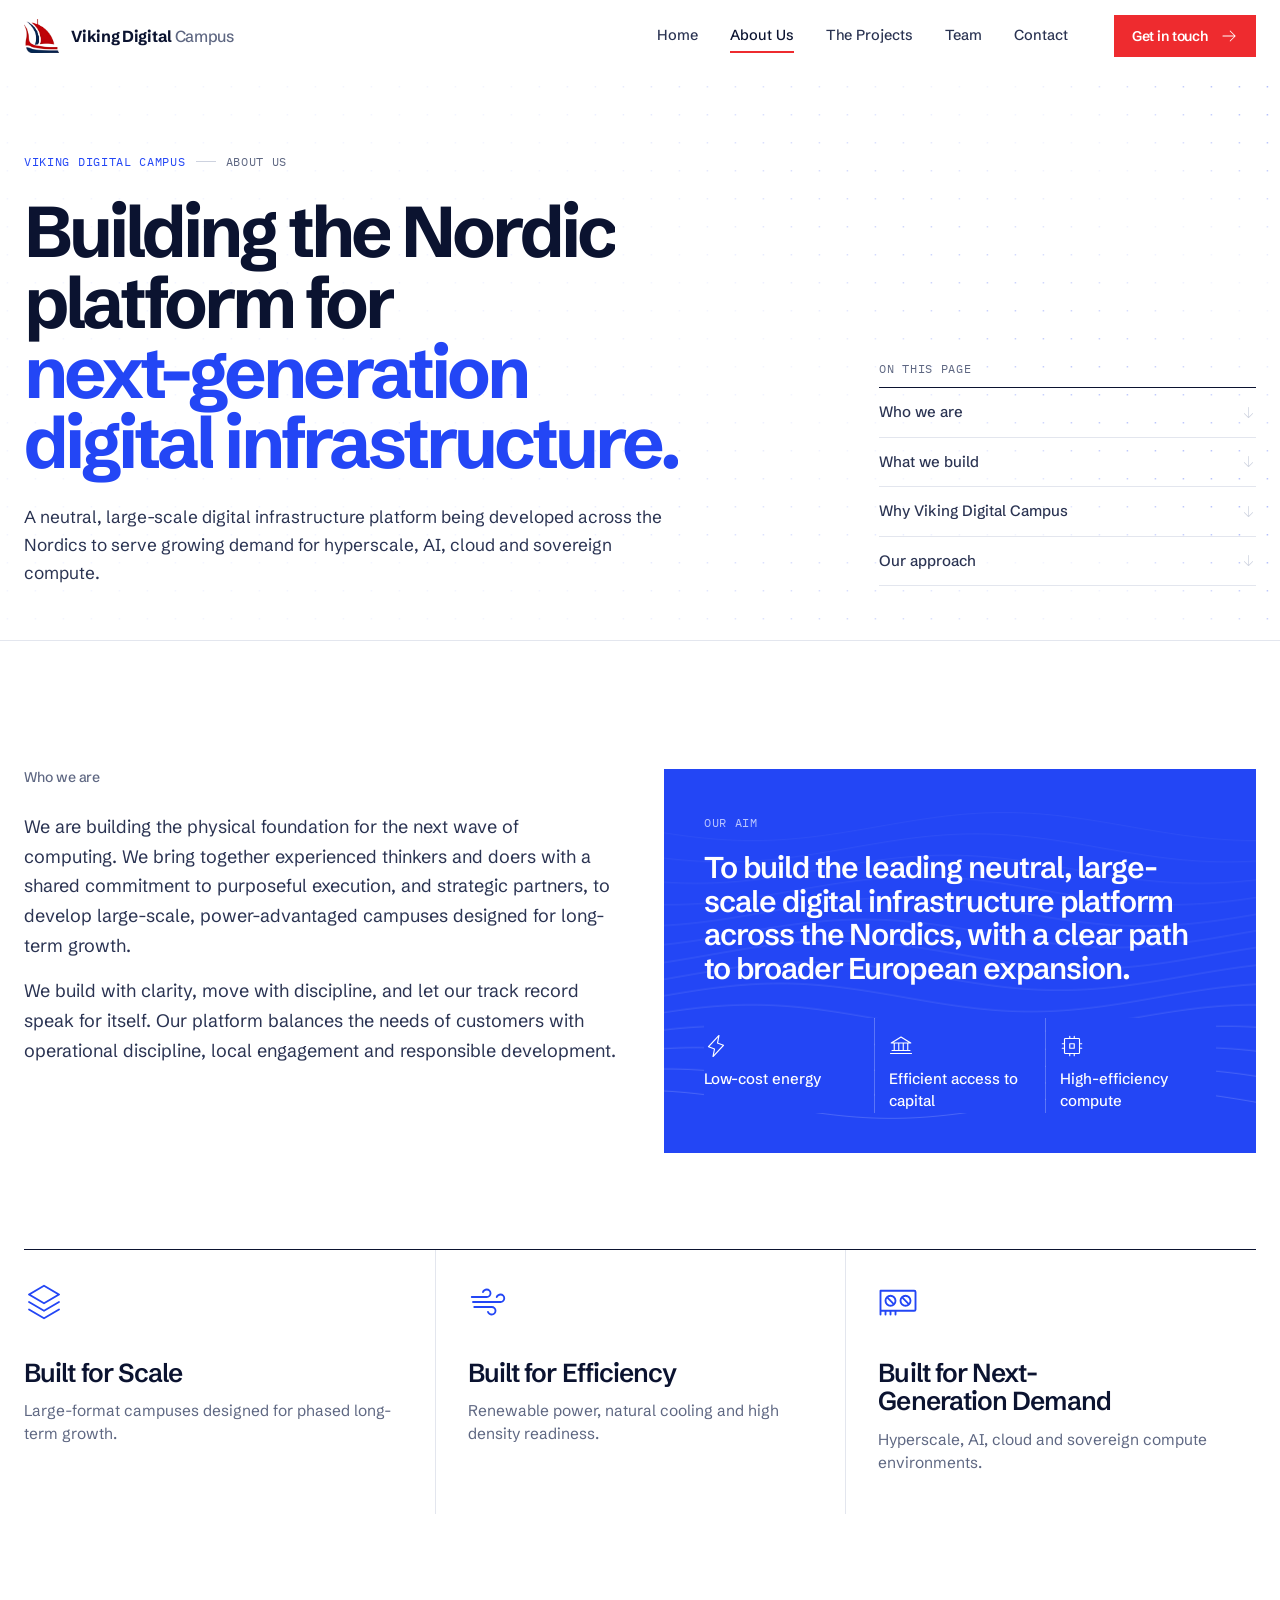
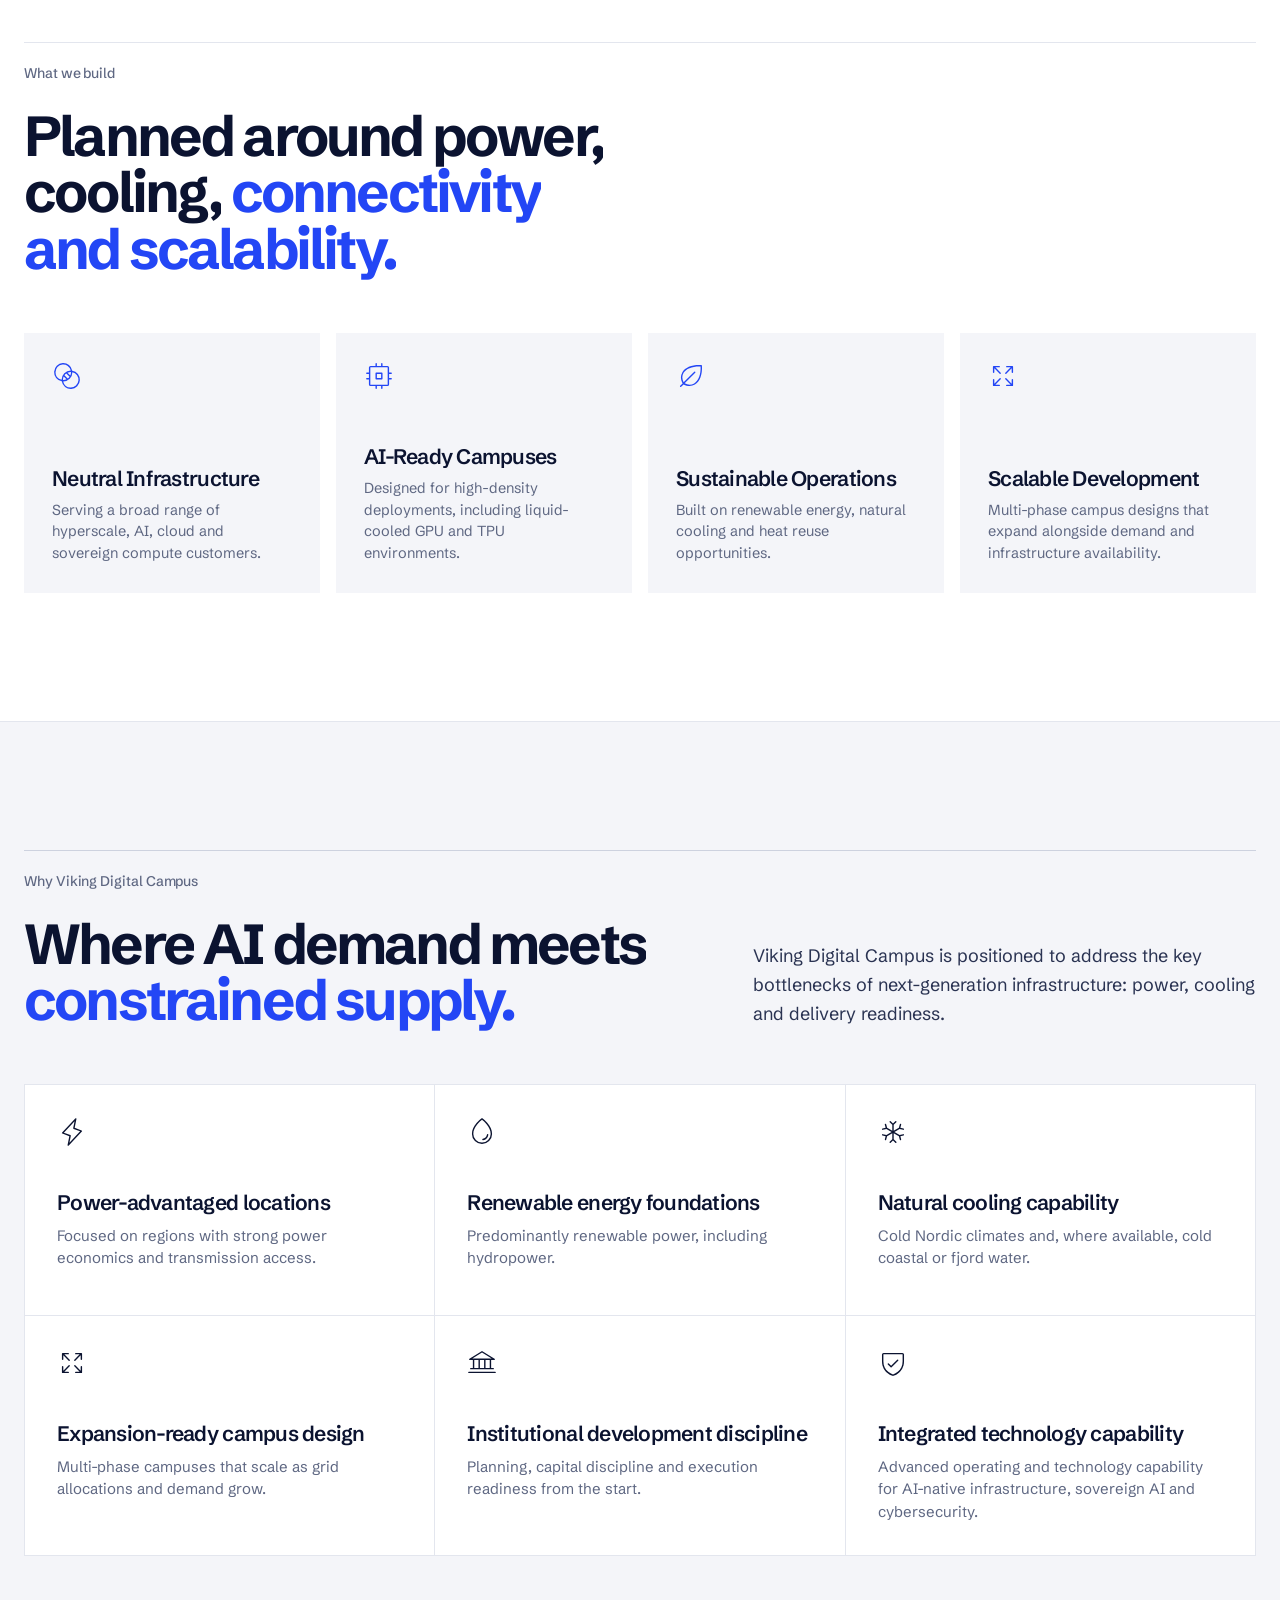
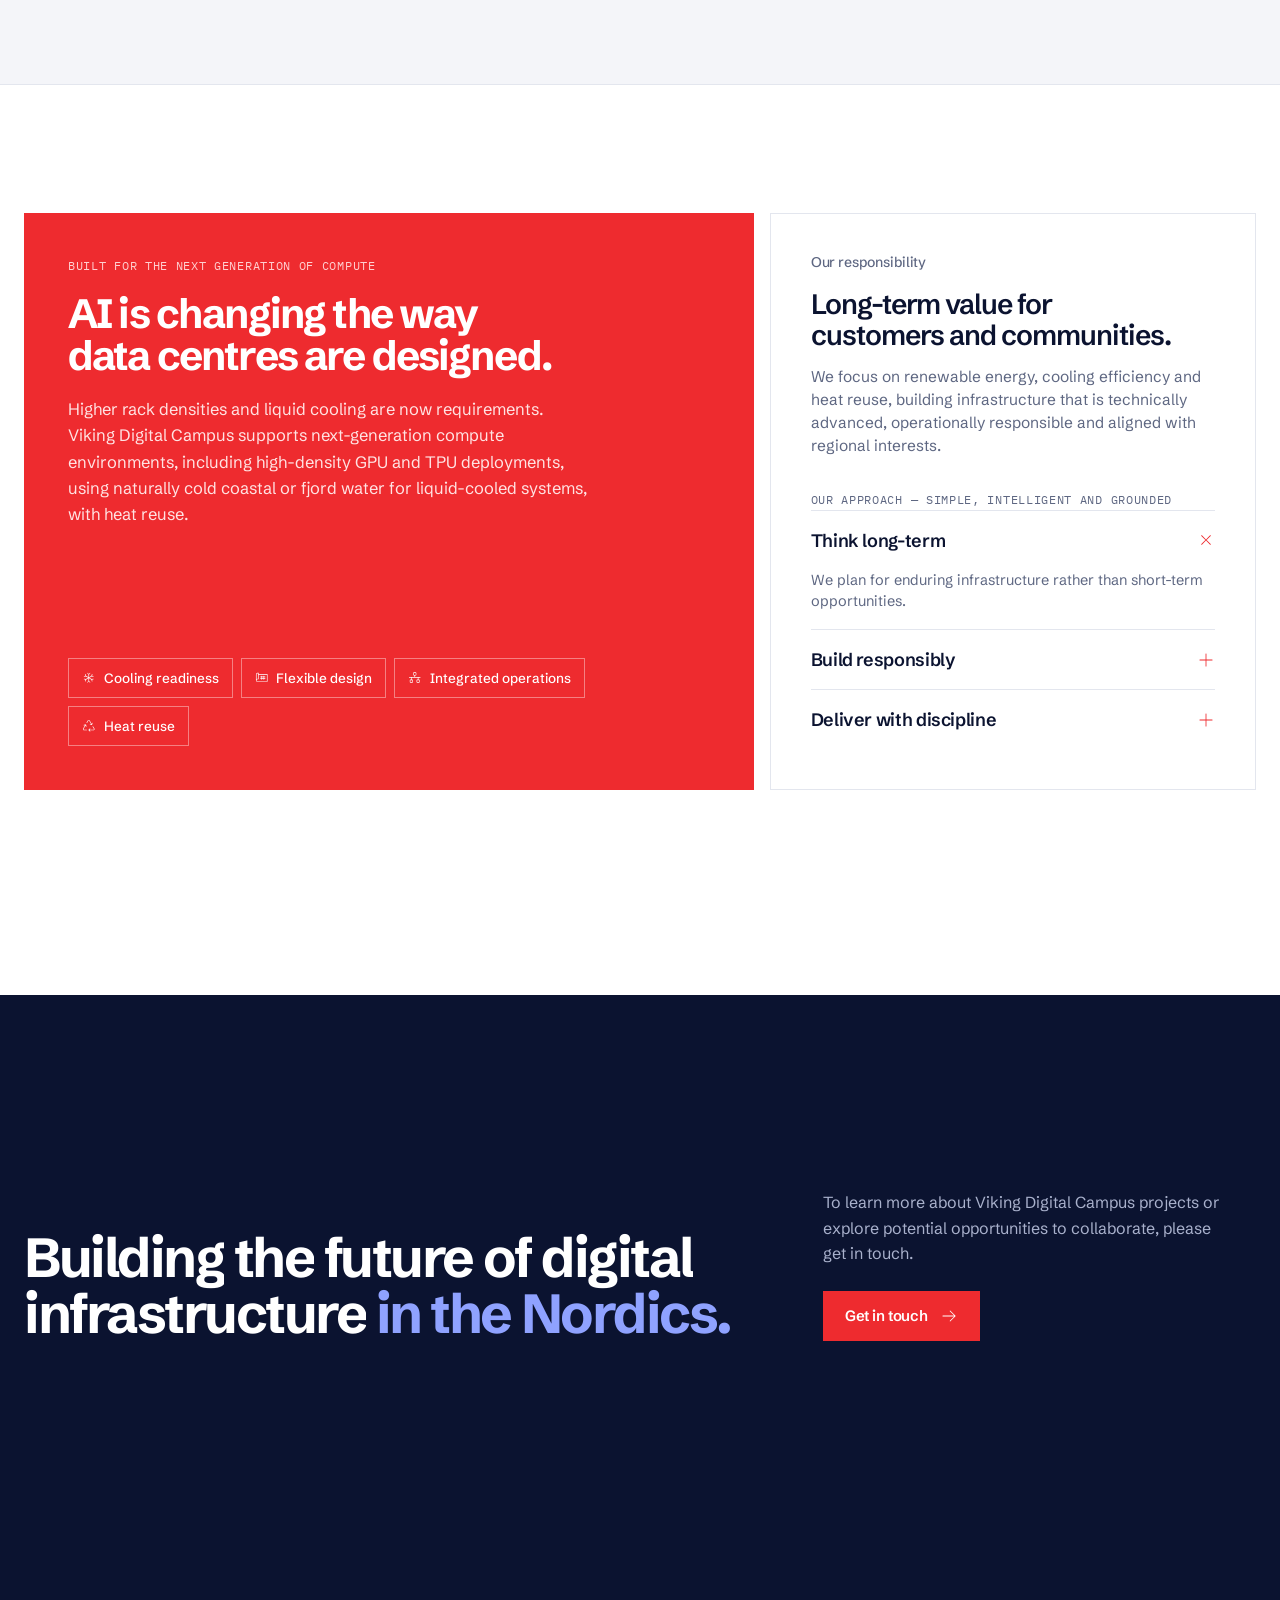
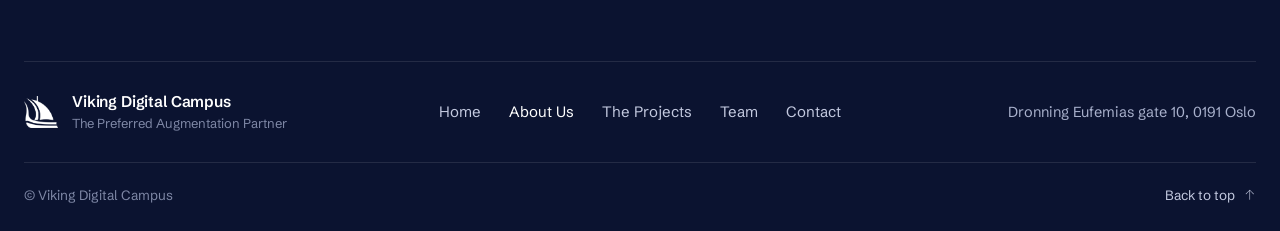
==== commit 6b283037: "Add favicon Co-Authored-By: Claude Opus 5.5 (1M context) <noreply@anthropic.com> Claude-Session: htt" ====
--- a/about.html
+++ b/about.html
@@ -8,6 +8,7 @@
 <meta name="description" content="Viking Digital Campus — the platform designed for the next-generation hyperscale, AI & cloud compute developments.">
 <link rel="preconnect" href="https://fonts.googleapis.com"><link rel="preconnect" href="https://fonts.gstatic.com" crossorigin>
 <link rel="stylesheet" href="https://fonts.googleapis.com/css2?family=Schibsted+Grotesk:wght@400;500;600;700;800&family=IBM+Plex+Mono:wght@400;500&display=swap">
+<link rel="icon" href="assets/favicon.ico" sizes="any"><link rel="icon" type="image/png" sizes="32x32" href="assets/favicon-32.png"><link rel="icon" type="image/png" sizes="192x192" href="assets/favicon-192.png"><link rel="apple-touch-icon" href="assets/apple-touch-icon.png">
 <link rel="stylesheet" href="site.css">
 <script>document.documentElement.classList.add("js")</script>
 <style>:root{padding-top:env(safe-area-inset-top,0px);padding-bottom:env(safe-area-inset-bottom,0px)}[hidden]{display:none!important}</style>
--- a/site.css
+++ b/site.css
@@ -693,3 +693,11 @@
 .ft3.in2 .ft3-row>*{opacity:1;transform:none}
 .ft3.in2 .ft3-row>:nth-child(2){transition-delay:.08s}.ft3.in2 .ft3-row>:nth-child(3){transition-delay:.16s}
 @media (prefers-reduced-motion:reduce){.js .nav .brand,.js .menu a,.js .nav .btn,.js .nav .burger,.js .ft3-cta-r,.js .ft3-row>*{opacity:1;transform:none;animation:none;transition:none}}
+/* rounded floating nav */
+.nav .wrap{border-radius:0;transition:max-width .75s var(--E),height .6s var(--E),transform .6s var(--E),padding .6s var(--E),gap .6s var(--E),background .4s,box-shadow .6s var(--E),border-radius .6s var(--E)}
+.nav.scrolled .wrap{border-radius:18px;padding-left:16px;padding-right:8px}
+.nav .btn,.menu .pill{transition:color .35s var(--ease),height .6s var(--ease),padding .6s var(--ease),box-shadow .45s var(--ease),border-radius .6s var(--ease)}
+.menu .pill{transition:transform .45s var(--ease),width .45s var(--ease),opacity .25s,border-radius .6s}
+.nav.scrolled .btn{border-radius:12px}
+.nav.scrolled .menu .pill{border-radius:10px}
+.nav.scrolled .prog-top{left:18px;right:18px;border-radius:2px}
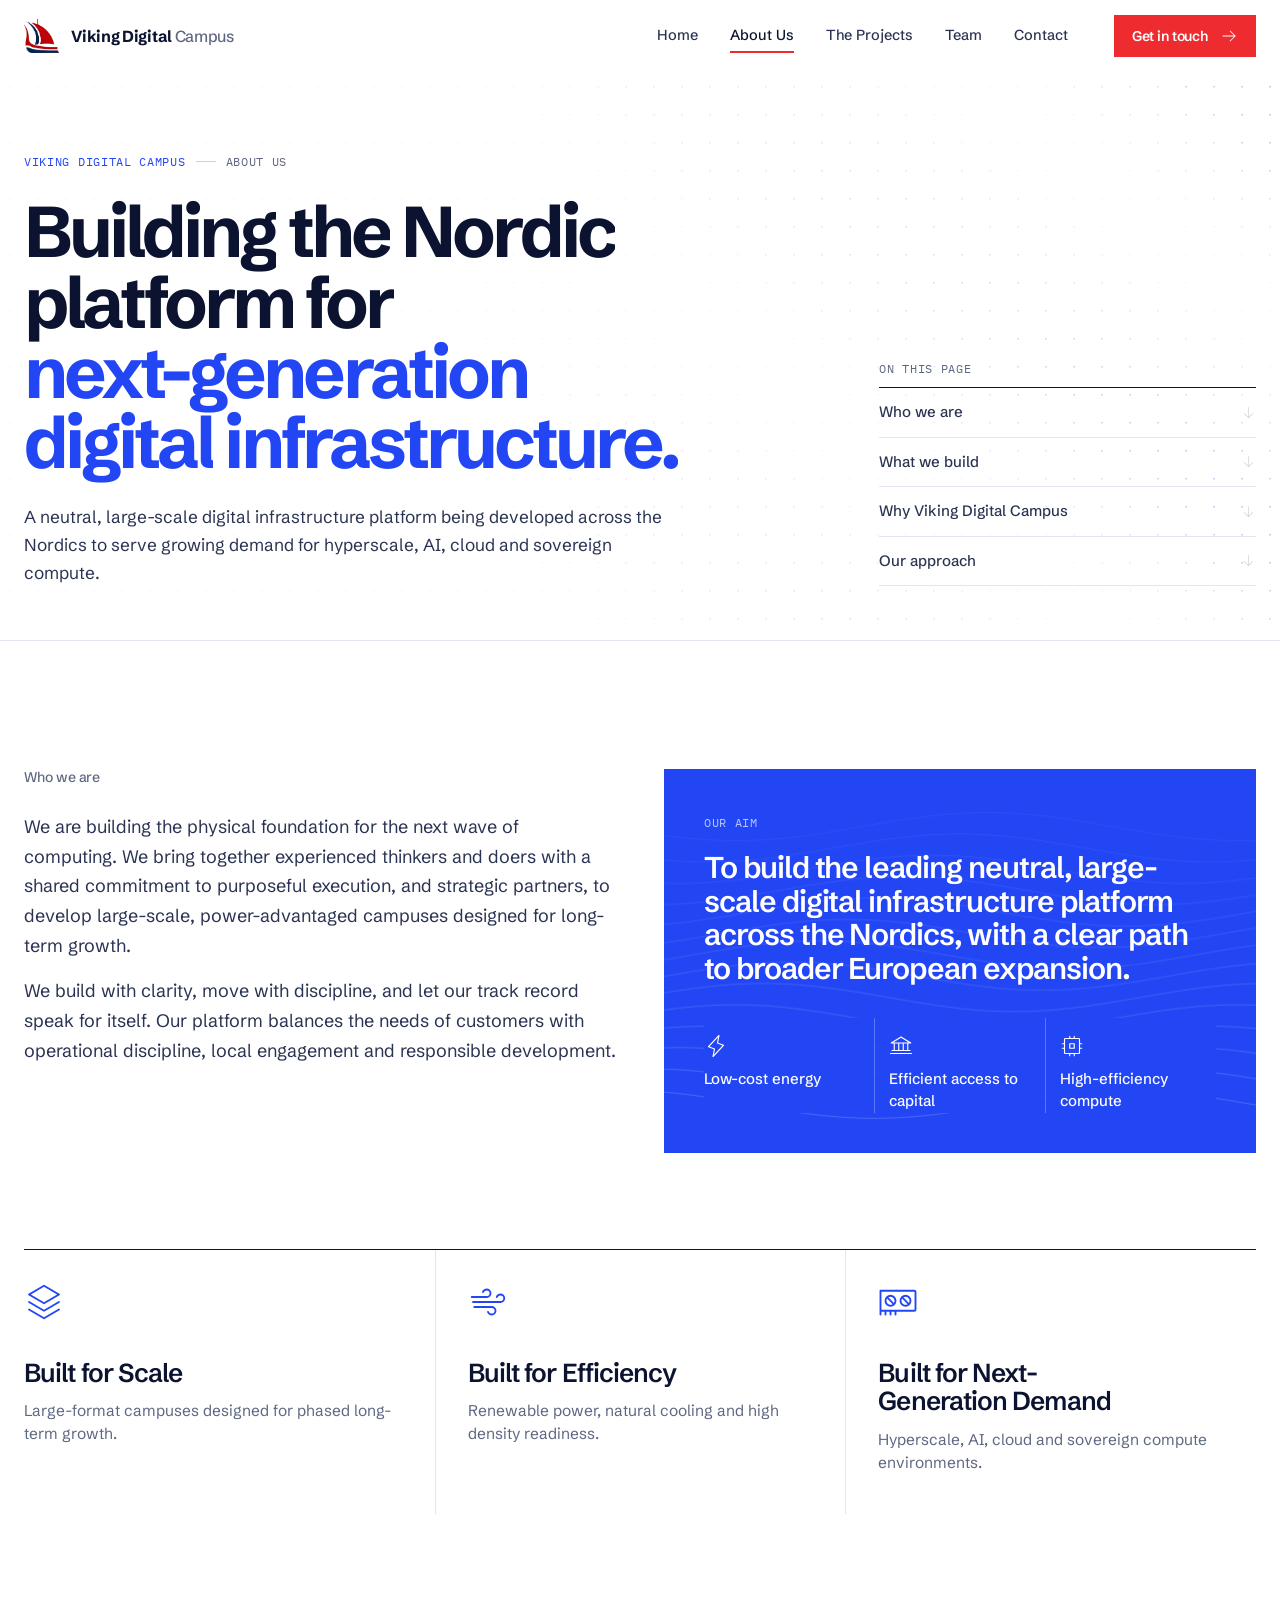
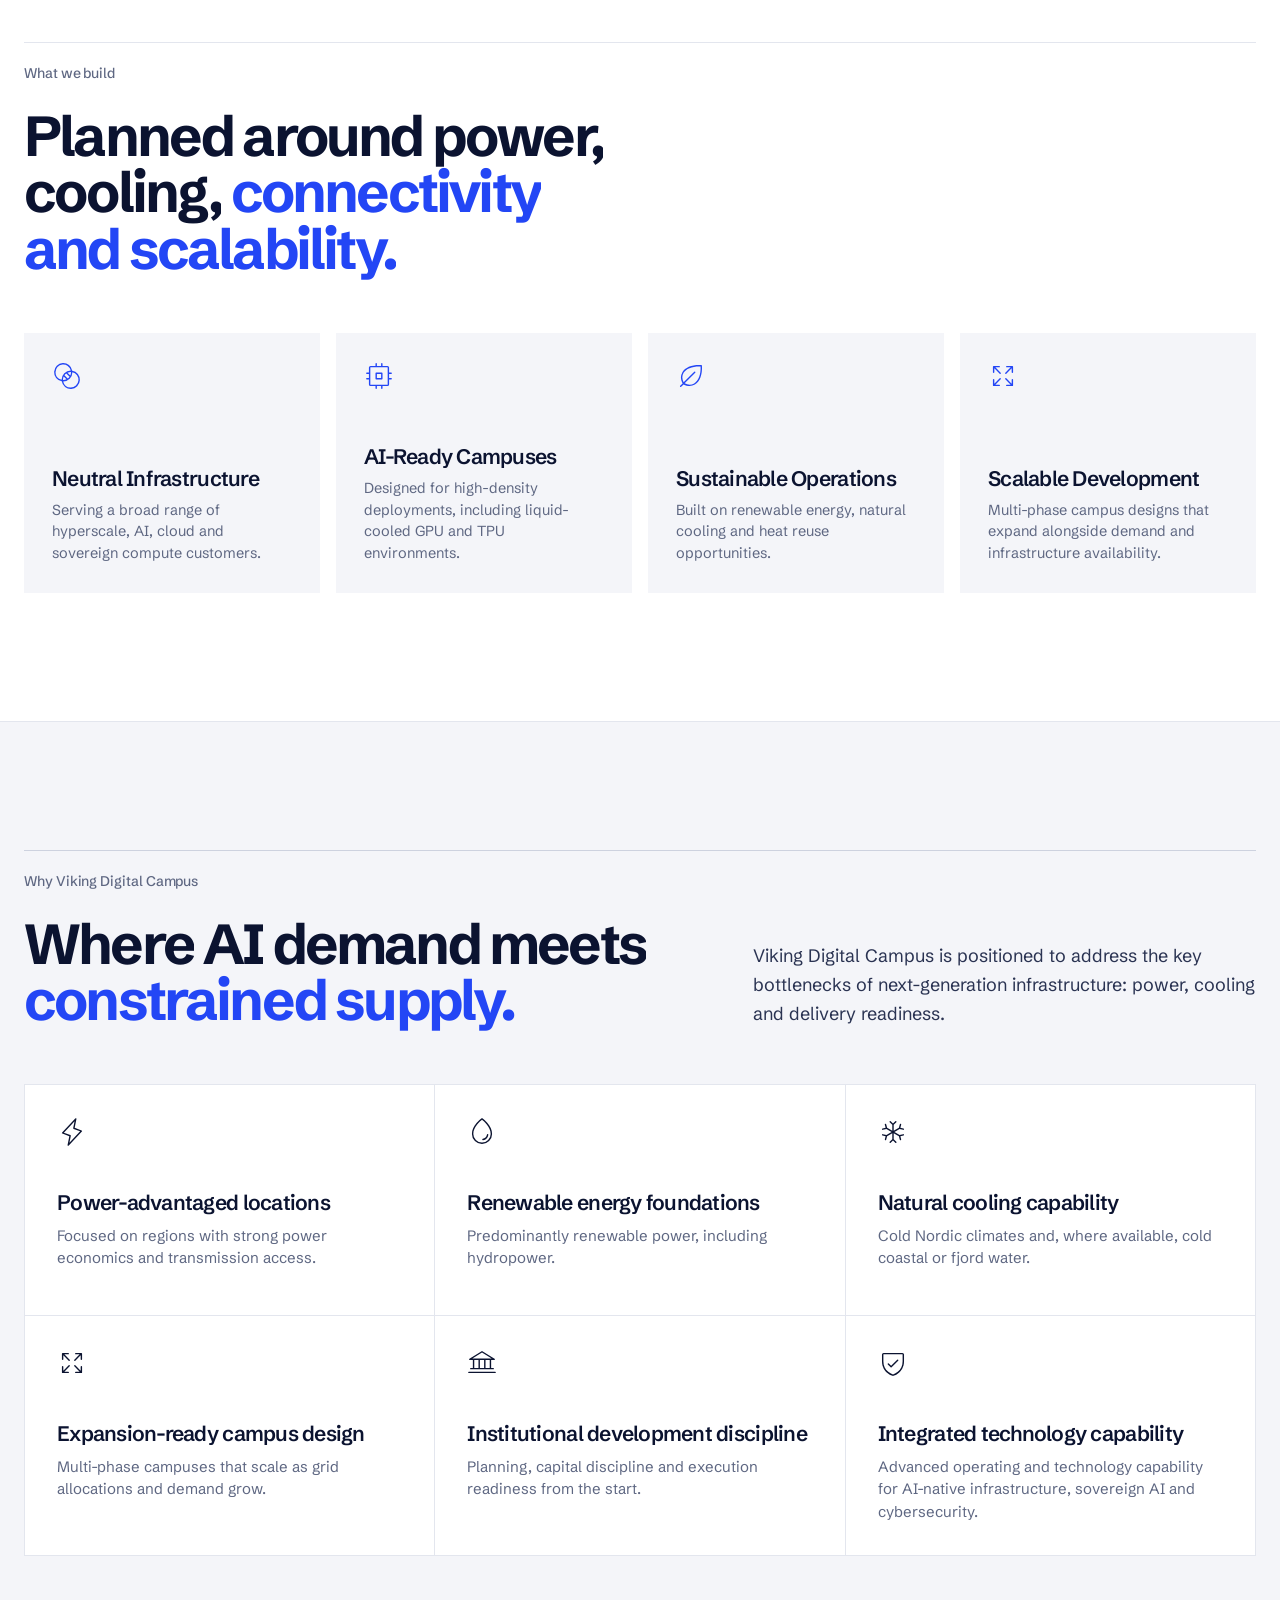
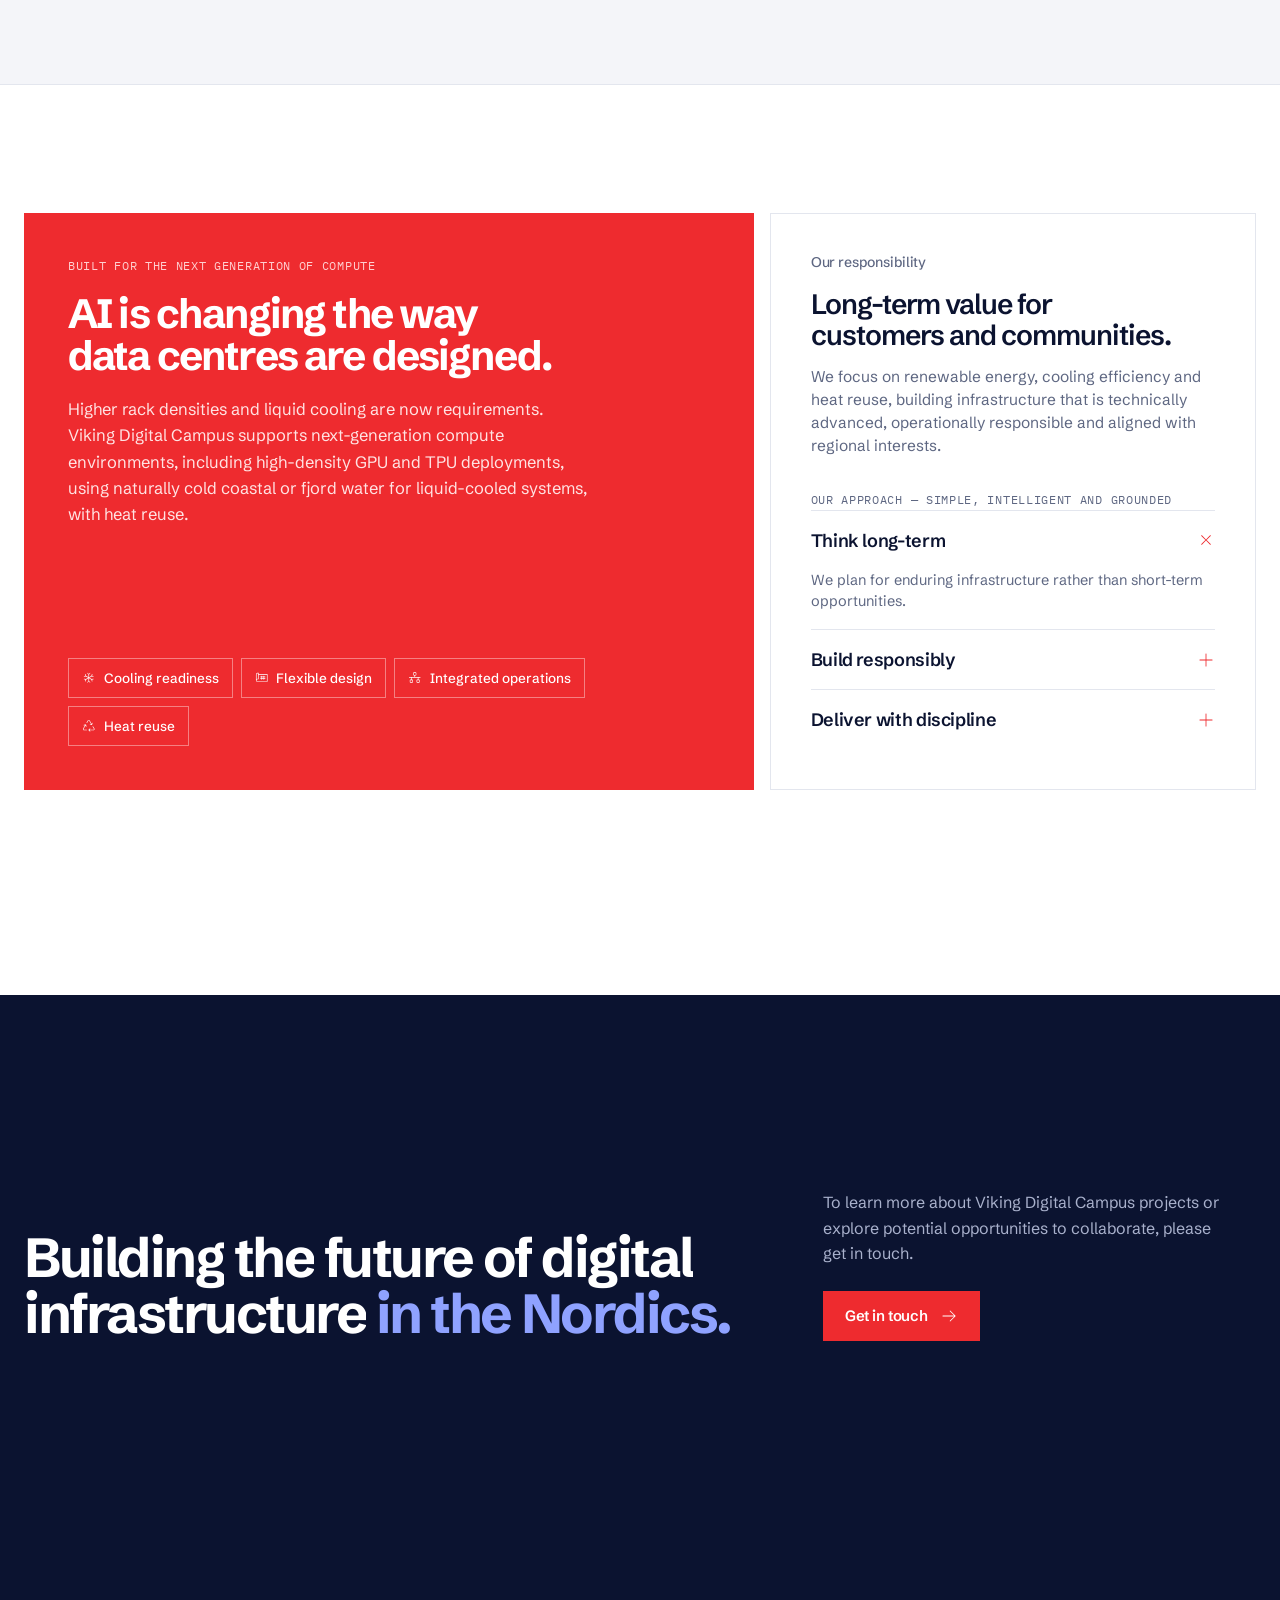
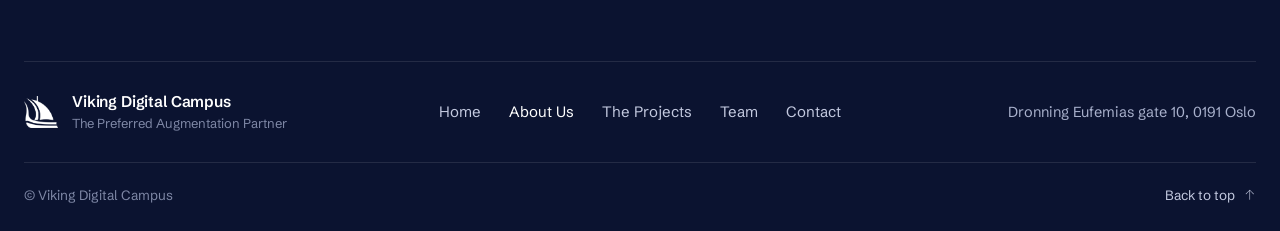
==== commit d4cc3214: "Align team portraits, add Glauco Verdoia Co-Authored-By: Claude Opus 5.5 (1M context) <noreply@anthr" ====
--- a/about.html
+++ b/about.html
@@ -102,7 +102,7 @@
   </div>
 </footer>
 <div class="drawer" id="drawer" aria-hidden="true"><div class="scrim" id="scrim"></div><aside class="panel" role="dialog" aria-modal="true" aria-labelledby="d-name" style="position:relative"><button class="close" id="dclose" aria-label="Close"><svg class="ic"><use href="#i-x"/></svg></button><div id="dbody"></div></aside></div>
-<script>window.__IMG={'team-tor':'assets/team-tor.webp','team-venkat':'assets/team-venkat.webp','team-lauren':'assets/team-lauren.webp','team-david':'assets/team-david.webp','team-joakim':'assets/team-joakim.webp','team-bjorn':'assets/team-bjorn.webp','team-joe':'assets/team-joe.webp','team-reza':'assets/team-reza.webp','team-knut':'assets/team-knut.webp'};window.__NORDIC="";</script>
+<script>window.__IMG={'team-tor':'assets/team-tor.webp','team-venkat':'assets/team-venkat.webp','team-lauren':'assets/team-lauren.webp','team-david':'assets/team-david.webp','team-joakim':'assets/team-joakim.webp','team-bjorn':'assets/team-bjorn.webp','team-joe':'assets/team-joe.webp','team-reza':'assets/team-reza.webp','team-glauco':'assets/team-glauco.webp','team-knut':'assets/team-knut.webp'};window.__NORDIC="";</script>
 <script src="app.js"></script>
 </body>
 </html>
--- a/site.css
+++ b/site.css
@@ -244,7 +244,7 @@
 .infra p{margin-top:14px;color:#B5BDD8;font-size:16px;line-height:1.6}
 .infra ul{list-style:none;padding:0;margin:auto 0 0;padding-top:24px;display:flex;flex-wrap:wrap;gap:8px}
 .infra li{border:1px solid rgba(255,255,255,.2);padding:8px 12px;font-size:13.5px}
-.core{display:grid;grid-template-columns:repeat(5,1fr);gap:16px}
+.core{display:grid;grid-template-columns:repeat(6,1fr);gap:16px}
 .core .photo{aspect-ratio:1/1}
 .core .person h4{font-size:18px}
 .core .person .meta{padding:16px 16px 18px}
@@ -701,3 +701,14 @@
 .nav.scrolled .btn{border-radius:12px}
 .nav.scrolled .menu .pill{border-radius:10px}
 .nav.scrolled .prog-top{left:18px;right:18px;border-radius:2px}
+/* drawer: fixed 4:5 portrait card beside the name; the photo keeps its native ratio so nothing is ever cropped */
+.drawer .dhead{display:grid;grid-template-columns:clamp(120px,32%,176px) minmax(0,1fr);gap:24px;align-items:end;padding:72px 32px 0}
+.drawer .dhead .photo{aspect-ratio:4/5;height:auto;width:100%;border-radius:0}
+.drawer .dhead .photo img{inset:0;width:100%;height:100%;object-fit:contain;object-position:50% 100%;transform:none;filter:none}
+.drawer .dhead h3{margin-top:10px;font-size:clamp(26px,3vw,34px);line-height:1.05;text-wrap:balance}
+.drawer .dhead .role{margin-top:10px}
+.drawer .body{padding-top:28px}
+.drawer.open .dhead .photo img{animation:dimg .7s var(--ease) both .15s}
+@keyframes dimg{from{opacity:0;transform:translateY(10px)}to{opacity:1;transform:none}}
+@media (max-width:420px){.drawer .dhead{grid-template-columns:112px minmax(0,1fr);gap:16px;padding:68px 20px 0}.drawer .body{padding-inline:20px}}
+.core .photo img{object-position:50% 0%}
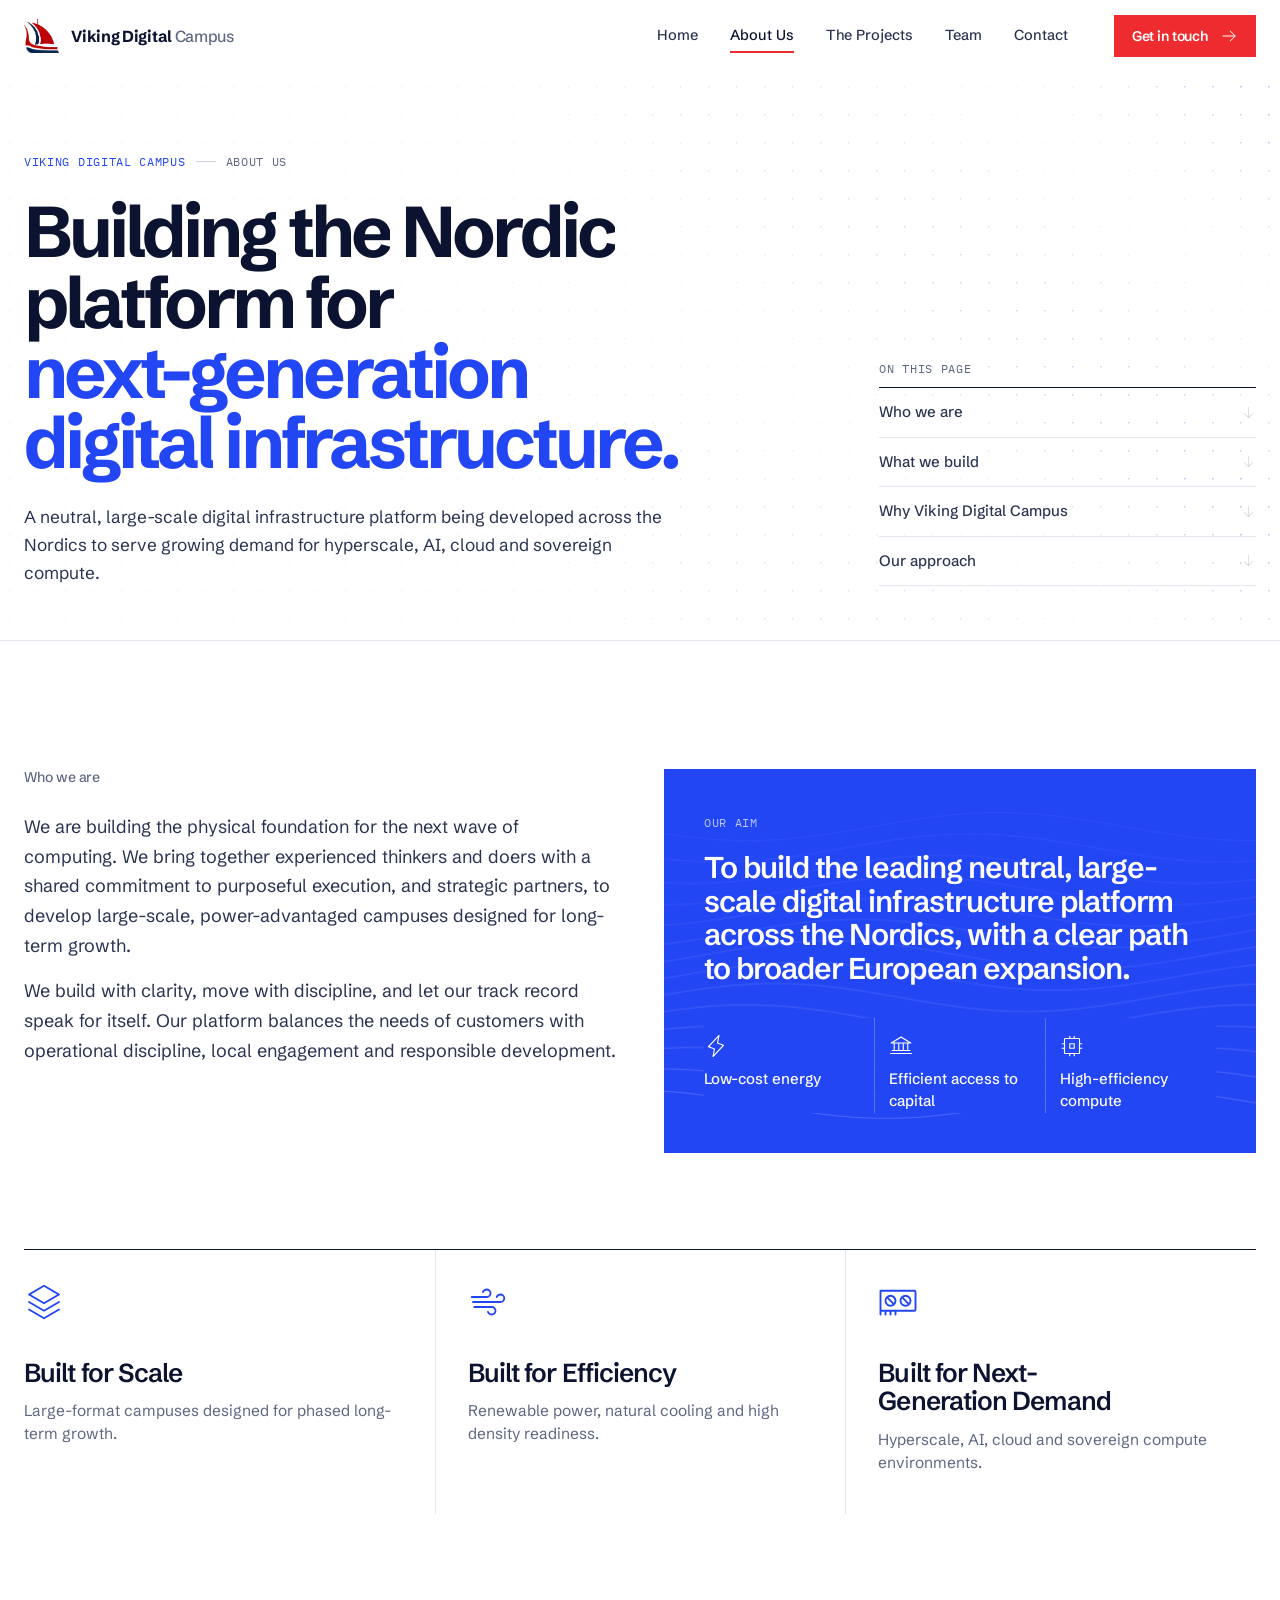
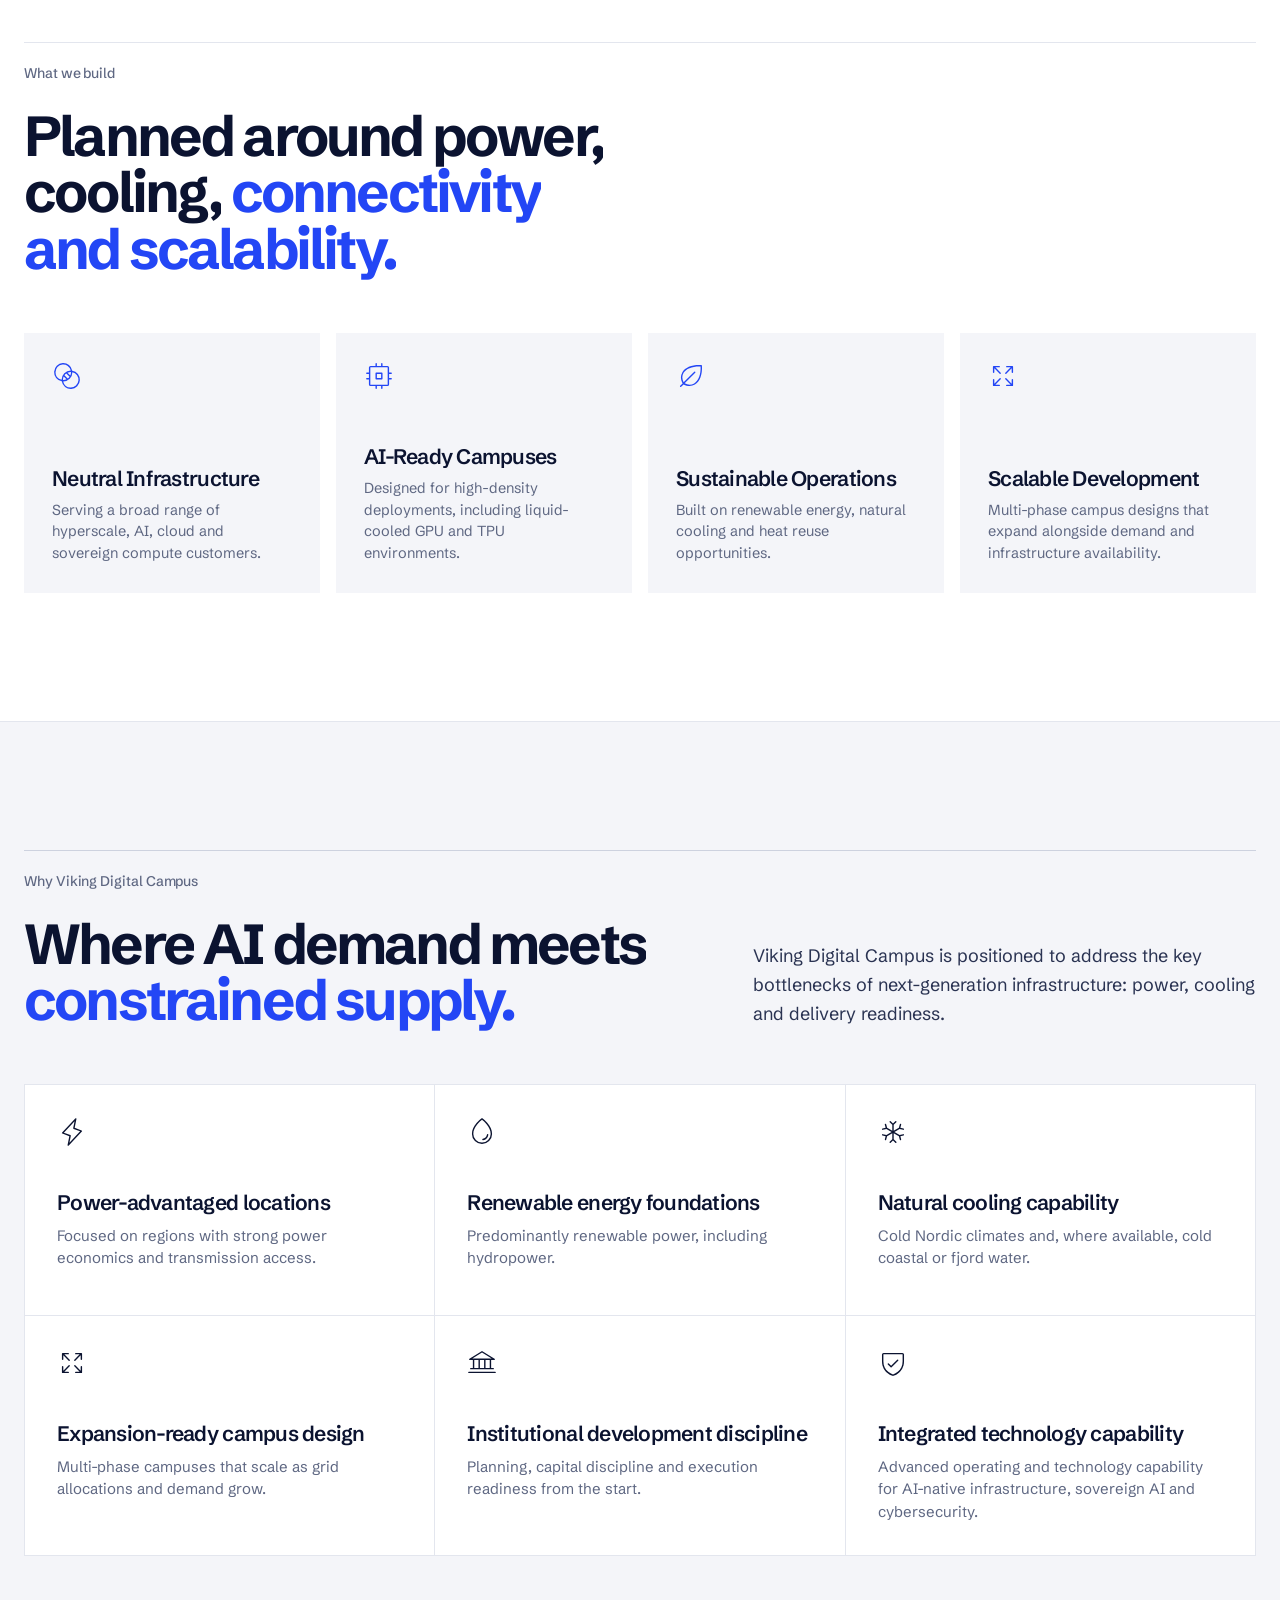
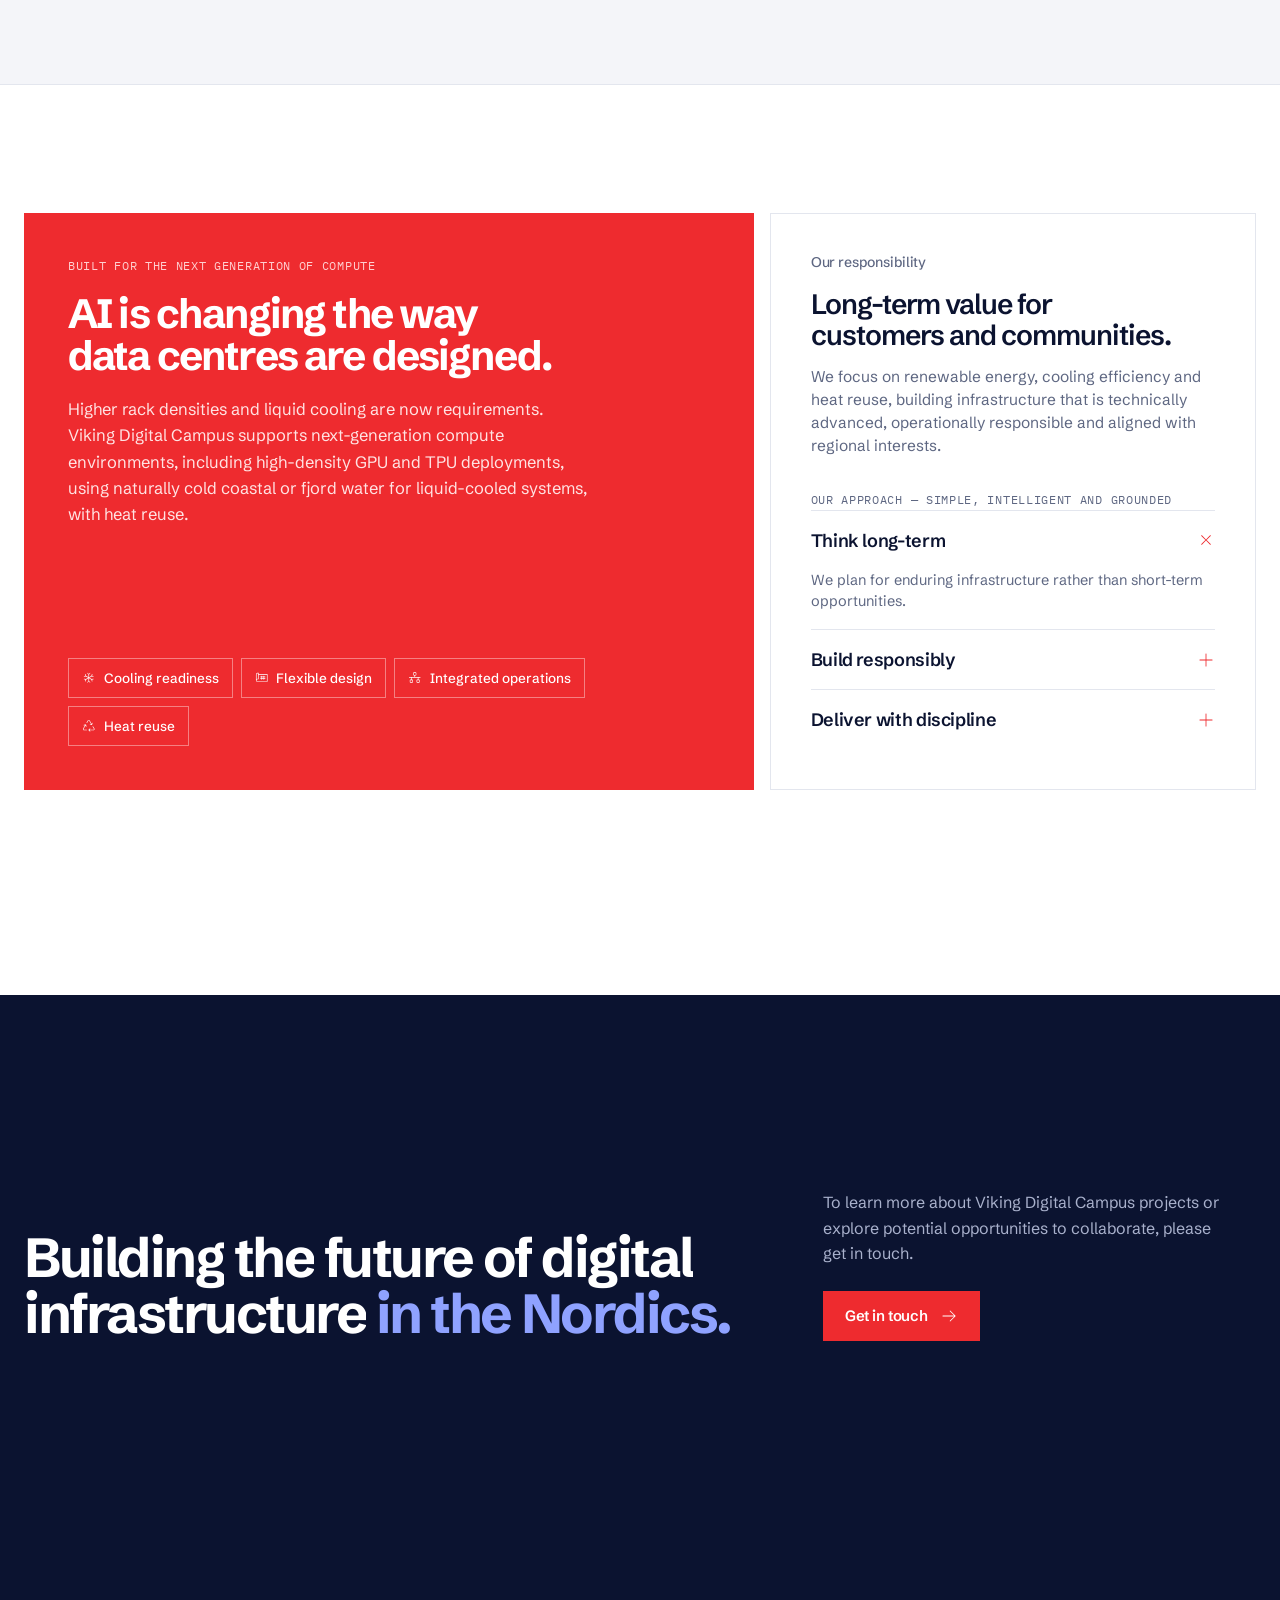
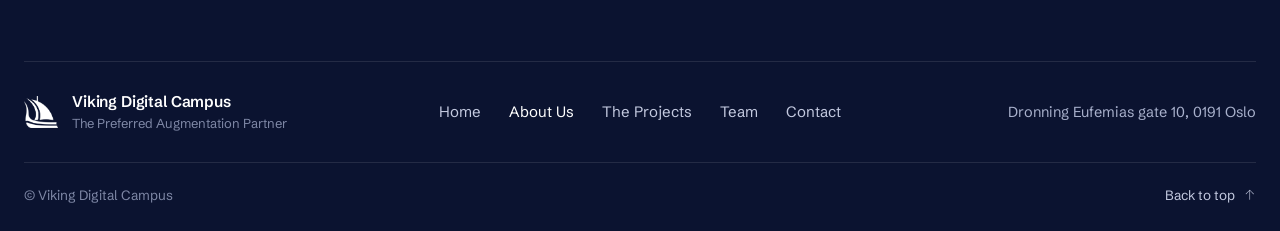
==== commit 93831a81: "Europe locations map, new Reza portrait Co-Authored-By: Claude Opus 5.5 (1M context) <noreply@anthro" ====
--- a/about.html
+++ b/about.html
@@ -102,7 +102,7 @@
   </div>
 </footer>
 <div class="drawer" id="drawer" aria-hidden="true"><div class="scrim" id="scrim"></div><aside class="panel" role="dialog" aria-modal="true" aria-labelledby="d-name" style="position:relative"><button class="close" id="dclose" aria-label="Close"><svg class="ic"><use href="#i-x"/></svg></button><div id="dbody"></div></aside></div>
-<script>window.__IMG={'team-tor':'assets/team-tor.webp','team-venkat':'assets/team-venkat.webp','team-lauren':'assets/team-lauren.webp','team-david':'assets/team-david.webp','team-joakim':'assets/team-joakim.webp','team-bjorn':'assets/team-bjorn.webp','team-joe':'assets/team-joe.webp','team-reza':'assets/team-reza.webp','team-glauco':'assets/team-glauco.webp','team-knut':'assets/team-knut.webp'};window.__NORDIC="";</script>
+<script>window.__IMG={'team-tor':'assets/team-tor.webp','team-venkat':'assets/team-venkat.webp','team-lauren':'assets/team-lauren.webp','team-david':'assets/team-david.webp','team-joakim':'assets/team-joakim.webp','team-bjorn':'assets/team-bjorn.webp','team-joe':'assets/team-joe.webp','team-reza':'assets/team-reza.webp','team-glauco':'assets/team-glauco.webp','team-knut':'assets/team-knut.webp'};window.__EU=null;</script>
 <script src="app.js"></script>
 </body>
 </html>
--- a/site.css
+++ b/site.css
@@ -712,3 +712,8 @@
 @keyframes dimg{from{opacity:0;transform:translateY(10px)}to{opacity:1;transform:none}}
 @media (max-width:420px){.drawer .dhead{grid-template-columns:112px minmax(0,1fr);gap:16px;padding:68px 20px 0}.drawer .body{padding-inline:20px}}
 .core .photo img{object-position:50% 0%}
+
+/* europe locations map */
+.proj .map{min-height:620px}
+.maptip{position:absolute;left:0;top:0;padding:6px 10px;background:#fff;color:var(--ink);font-size:11px;letter-spacing:.06em;text-transform:uppercase;border-radius:8px;box-shadow:0 10px 24px -12px rgba(0,0,0,.5);pointer-events:none;opacity:0;transition:opacity .2s;white-space:nowrap;z-index:3}
+.maptip.on{opacity:1}
